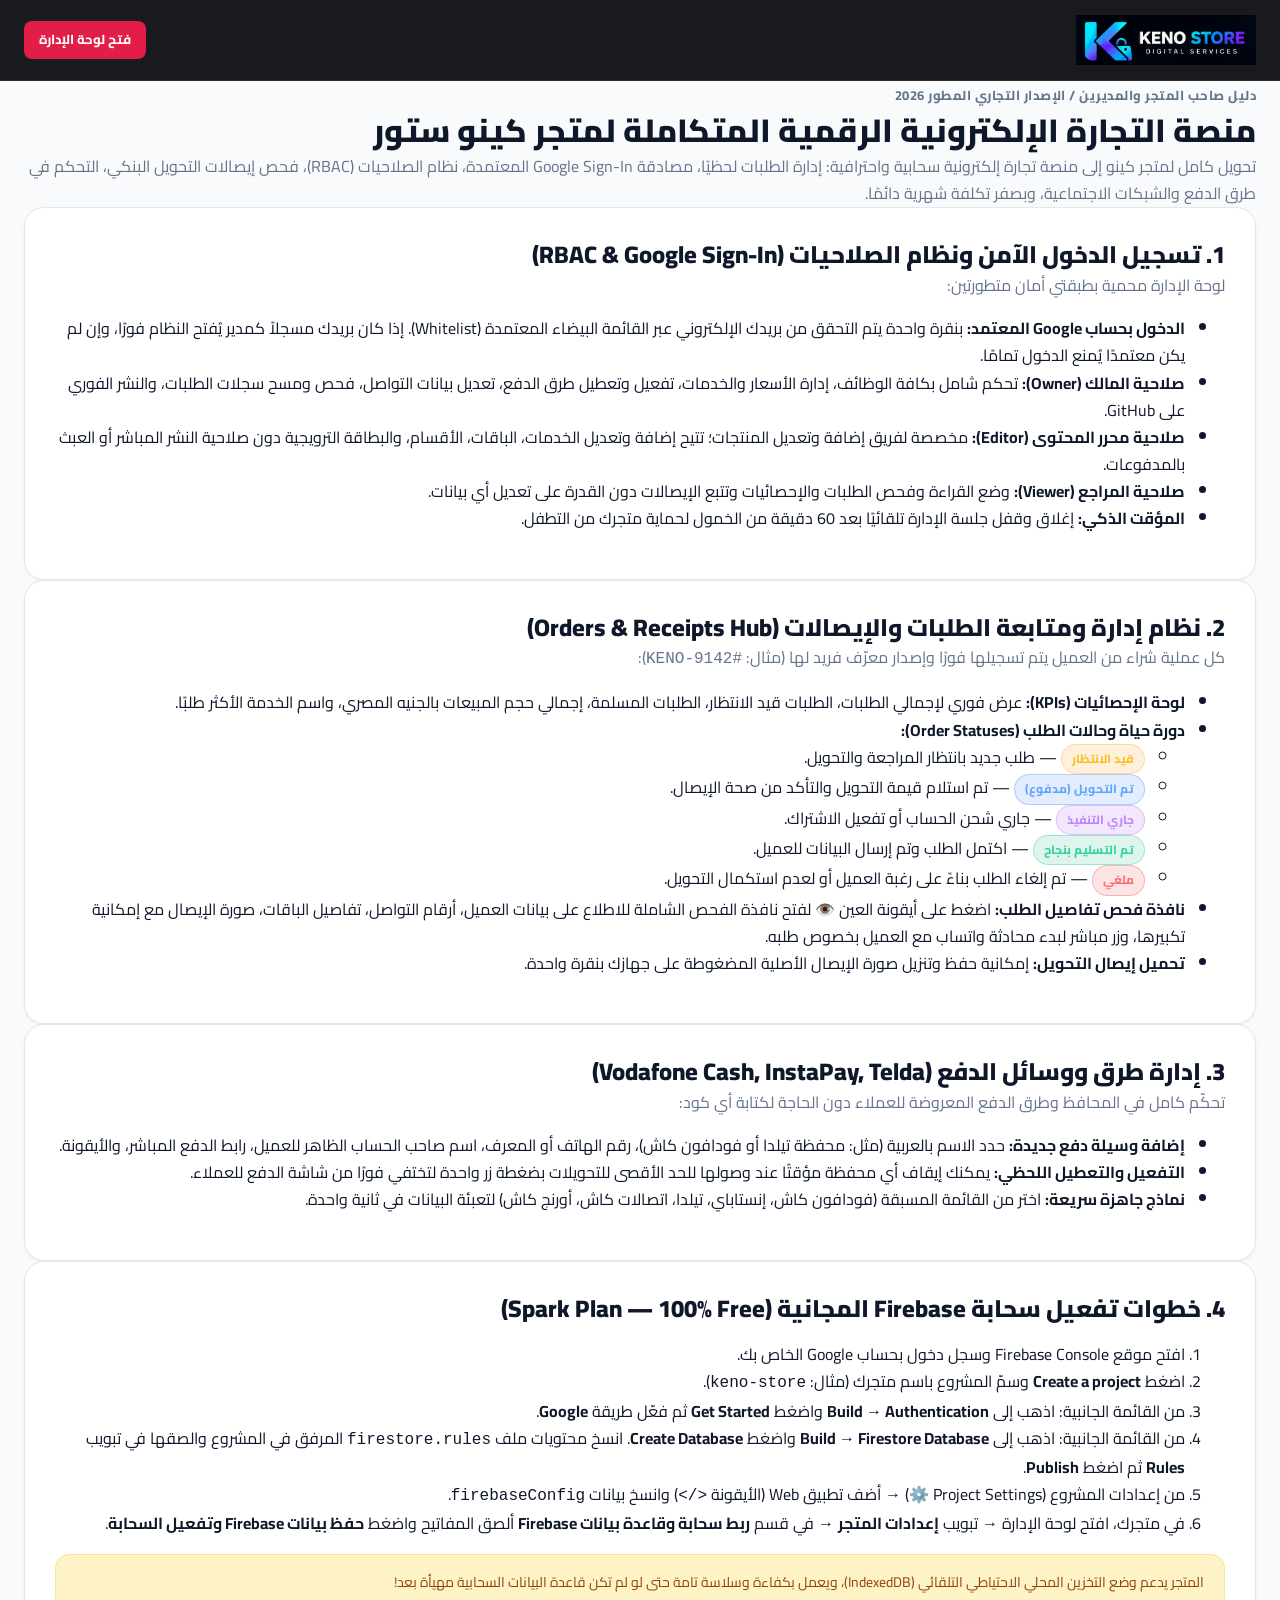
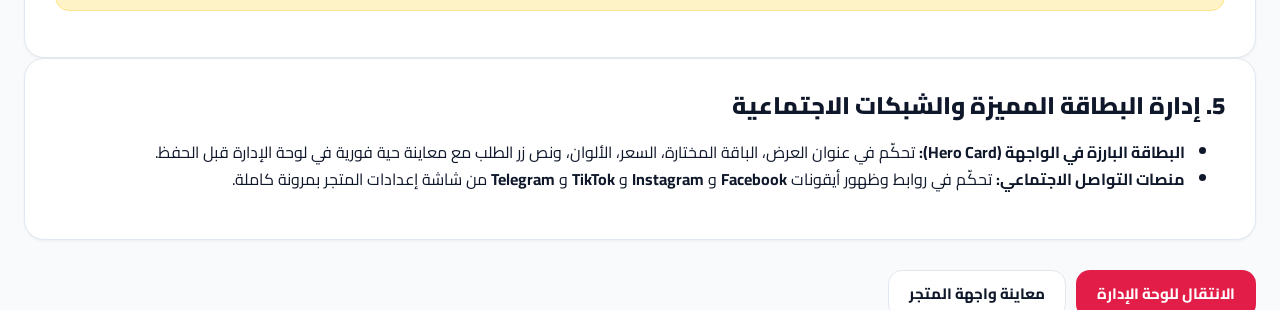
==== assets/admin-guide.html @ b5d86dda "Initial commit: Keno Store production setup with publishing workflow" ====
<!doctype html>
<html lang="ar" dir="rtl">
<head>
  <meta charset="utf-8">
  <meta name="viewport" content="width=device-width,initial-scale=1">
  <meta name="robots" content="noindex,nofollow">
  <title>دليل تشغيل وإدارة منصة Keno Store المطورة 2026</title>
  <link rel="stylesheet" href="../style.css">
</head>
<body class="guide-page">
  <header class="site-header">
    <div class="container header-inner">
      <a class="brand" href="../index.html">
        <img src="./logo.png" width="525" height="147" alt="Keno Store">
      </a>
      <a class="button button-red small" href="../index.html#admin">فتح لوحة الإدارة</a>
    </div>
  </header>

  <main class="container guide-content">
    <span class="eyebrow">دليل صاحب المتجر والمديرين / الإصدار التجاري المطور 2026</span>
    <h1>منصة التجارة الإلكترونية الرقمية المتكاملة لمتجر كينو ستور</h1>
    <p class="guide-lead">تحويل كامل لمتجر كينو إلى منصة تجارة إلكترونية سحابية واحترافية: إدارة الطلبات لحظيًا، مصادقة Google Sign-In المعتمدة، نظام الصلاحيات (RBAC)، فحص إيصالات التحويل البنكي، التحكم في طرق الدفع والشبكات الاجتماعية، وبصفر تكلفة شهرية دائمًا.</p>

    <!-- Section 1: Authentication & Roles -->
    <section class="panel">
      <h2>1. تسجيل الدخول الآمن ونظام الصلاحيات (RBAC & Google Sign-In)</h2>
      <p>لوحة الإدارة محمية بطبقتي أمان متطورتين:</p>
      <ul>
        <li><b>الدخول بحساب Google المعتمد:</b> بنقرة واحدة يتم التحقق من بريدك الإلكتروني عبر القائمة البيضاء المعتمدة (Whitelist). إذا كان بريدك مسجلاً كمدير يُفتح النظام فورًا، وإن لم يكن معتمدًا يُمنع الدخول تمامًا.</li>
        <li><b>صلاحية المالك (Owner):</b> تحكم شامل بكافة الوظائف، إدارة الأسعار والخدمات، تفعيل وتعطيل طرق الدفع، تعديل بيانات التواصل، فحص ومسح سجلات الطلبات، والنشر الفوري على GitHub.</li>
        <li><b>صلاحية محرر المحتوى (Editor):</b> مخصصة لفريق إضافة وتعديل المنتجات؛ تتيح إضافة وتعديل الخدمات، الباقات، الأقسام، والبطاقة الترويجية دون صلاحية النشر المباشر أو العبث بالمدفوعات.</li>
        <li><b>صلاحية المراجع (Viewer):</b> وضع القراءة وفحص الطلبات والإحصائيات وتتبع الإيصالات دون القدرة على تعديل أي بيانات.</li>
        <li><b>المؤقت الذكي:</b> إغلاق وقفل جلسة الإدارة تلقائيًا بعد 60 دقيقة من الخمول لحماية متجرك من التطفل.</li>
      </ul>
    </section>

    <!-- Section 2: Real-time Order Management -->
    <section class="panel">
      <h2>2. نظام إدارة ومتابعة الطلبات والإيصالات (Orders & Receipts Hub)</h2>
      <p>كل عملية شراء من العميل يتم تسجيلها فورًا وإصدار معرّف فريد لها (مثال: <code>#KENO-9142</code>):</p>
      <ul>
        <li><b>لوحة الإحصائيات (KPIs):</b> عرض فوري لإجمالي الطلبات، الطلبات قيد الانتظار، الطلبات المسلمة، إجمالي حجم المبيعات بالجنيه المصري، واسم الخدمة الأكثر طلبًا.</li>
        <li><b>دورة حياة وحالات الطلب (Order Statuses):</b>
          <ul>
            <li><span class="status-pill status-pending">قيد الانتظار</span> — طلب جديد بانتظار المراجعة والتحويل.</li>
            <li><span class="status-pill status-paid">تم التحويل (مدفوع)</span> — تم استلام قيمة التحويل والتأكد من صحة الإيصال.</li>
            <li><span class="status-pill status-processing">جاري التنفيذ</span> — جاري شحن الحساب أو تفعيل الاشتراك.</li>
            <li><span class="status-pill status-delivered">تم التسليم بنجاح</span> — اكتمل الطلب وتم إرسال البيانات للعميل.</li>
            <li><span class="status-pill status-cancelled">ملغي</span> — تم إلغاء الطلب بناءً على رغبة العميل أو لعدم استكمال التحويل.</li>
          </ul>
        </li>
        <li><b>نافذة فحص تفاصيل الطلب:</b> اضغط على أيقونة العين 👁️ لفتح نافذة الفحص الشاملة للاطلاع على بيانات العميل، أرقام التواصل، تفاصيل الباقات، صورة الإيصال مع إمكانية تكبيرها، وزر مباشر لبدء محادثة واتساب مع العميل بخصوص طلبه.</li>
        <li><b>تحميل إيصال التحويل:</b> إمكانية حفظ وتنزيل صورة الإيصال الأصلية المضغوطة على جهازك بنقرة واحدة.</li>
      </ul>
    </section>

    <!-- Section 3: Payment Management -->
    <section class="panel">
      <h2>3. إدارة طرق ووسائل الدفع (Vodafone Cash, InstaPay, Telda)</h2>
      <p>تحكّم كامل في المحافظ وطرق الدفع المعروضة للعملاء دون الحاجة لكتابة أي كود:</p>
      <ul>
        <li><b>إضافة وسيلة دفع جديدة:</b> حدد الاسم بالعربية (مثل: محفظة تيلدا أو فودافون كاش)، رقم الهاتف أو المعرف، اسم صاحب الحساب الظاهر للعميل، رابط الدفع المباشر، والأيقونة.</li>
        <li><b>التفعيل والتعطيل اللحظي:</b> يمكنك إيقاف أي محفظة مؤقتًا عند وصولها للحد الأقصى للتحويلات بضغطة زر واحدة لتختفي فورًا من شاشة الدفع للعملاء.</li>
        <li><b>نماذج جاهزة سريعة:</b> اختر من القائمة المسبقة (فودافون كاش، إنستاباي، تيلدا، اتصالات كاش، أورنج كاش) لتعبئة البيانات في ثانية واحدة.</li>
      </ul>
    </section>

    <!-- Section 4: Firebase Free Tier Setup -->
    <section class="panel">
      <h2>4. خطوات تفعيل سحابة Firebase المجانية (Spark Plan — 100% Free)</h2>
      <ol>
        <li>افتح موقع <a href="https://console.firebase.google.com/" target="_blank" rel="noopener">Firebase Console</a> وسجل دخول بحساب Google الخاص بك.</li>
        <li>اضغط <b>Create a project</b> وسمّ المشروع باسم متجرك (مثال: <code>keno-store</code>).</li>
        <li>من القائمة الجانبية: اذهب إلى <b>Build &rarr; Authentication</b> واضغط <b>Get Started</b> ثم فعّل طريقة <b>Google</b>.</li>
        <li>من القائمة الجانبية: اذهب إلى <b>Build &rarr; Firestore Database</b> واضغط <b>Create Database</b>. انسخ محتويات ملف <code>firestore.rules</code> المرفق في المشروع والصقها في تبويب <b>Rules</b> ثم اضغط <b>Publish</b>.</li>
        <li>من إعدادات المشروع (Project Settings ⚙️) &rarr; أضف تطبيق Web (الأيقونة <code>&lt;/&gt;</code>) وانسخ بيانات <code>firebaseConfig</code>.</li>
        <li>في متجرك، افتح لوحة الإدارة &rarr; تبويب <b>إعدادات المتجر</b> &rarr; في قسم <b>ربط سحابة وقاعدة بيانات Firebase</b> ألصق المفاتيح واضغط <b>حفظ بيانات Firebase وتفعيل السحابة</b>.</li>
      </ol>
      <p class="notice">المتجر يدعم وضع التخزين المحلي الاحتياطي التلقائي (IndexedDB)، ويعمل بكفاءة وسلاسة تامة حتى لو لم تكن قاعدة البيانات السحابية مهيأة بعد!</p>
    </section>

    <!-- Section 5: Dynamic Homepage & Social Links -->
    <section class="panel">
      <h2>5. إدارة البطاقة المميزة والشبكات الاجتماعية</h2>
      <ul>
        <li><b>البطاقة البارزة في الواجهة (Hero Card):</b> تحكّم في عنوان العرض، الباقة المختارة، السعر، الألوان، ونص زر الطلب مع معاينة حية فورية في لوحة الإدارة قبل الحفظ.</li>
        <li><b>منصات التواصل الاجتماعي:</b> تحكّم في روابط وظهور أيقونات <b>Facebook</b> و <b>Instagram</b> و <b>TikTok</b> و <b>Telegram</b> من شاشة إعدادات المتجر بمرونة كاملة.</li>
      </ul>
    </section>

    <!-- Quick Navigation -->
    <div class="button-row" style="margin-top: 30px;">
      <a class="button button-red" href="../index.html#admin">الانتقال للوحة الإدارة</a>
      <a class="button button-outline" href="../index.html">معاينة واجهة المتجر</a>
    </div>
  </main>
</body>
</html>
---- style.css ----
/**
 * Keno Store — Professional Design System & Stylesheet
 * High-performance RTL Arabic design system with dark-accented aesthetics,
 * fluid typography, glassmorphism accents, and responsive layout across all viewports.
 */

@font-face {
  font-family: Cairo;
  src: url('./assets/cairo.woff') format('woff');
  font-style: normal;
  font-weight: 200 1000;
  font-display: swap;
}

:root {
  --bg: #f8fafc;
  --paper: #ffffff;
  --ink: #0f172a;
  --muted: #64748b;
  --line: #e2e8f0;
  --line-light: #f1f5f9;
  
  --red: #e11d48;
  --red-hover: #be123c;
  --red-soft: #fff1f2;
  --red-border: #fecdd3;
  
  --yellow: #f59e0b;
  --yellow-hover: #d97706;
  --yellow-soft: #fef3c7;
  
  --dark: #0c0e14;
  --dark-surface: #151824;
  --dark-border: rgba(255, 255, 255, 0.08);
  
  --radius-sm: 8px;
  --radius-md: 14px;
  --radius-lg: 20px;
  --radius-full: 9999px;
  
  --shadow-sm: 0 1px 3px rgba(0, 0, 0, 0.05);
  --shadow-md: 0 4px 14px -2px rgba(15, 23, 42, 0.06);
  --shadow-lg: 0 16px 36px -4px rgba(15, 23, 42, 0.08);
  --shadow-xl: 0 24px 50px -10px rgba(0, 0, 0, 0.15);
  
  --font: Cairo, -apple-system, BlinkMacSystemFont, "Segoe UI", Roboto, Tahoma, sans-serif;
  --transition: all 0.2s cubic-bezier(0.4, 0, 0.2, 1);
}

/* Base Reset & Typography */
*, *::before, *::after {
  box-sizing: border-box;
}

html {
  scroll-behavior: smooth;
  scroll-padding-top: 90px;
  text-size-adjust: 100%;
  -webkit-text-size-adjust: 100%;
}

body {
  margin: 0;
  background: var(--bg);
  color: var(--ink);
  font-family: var(--font);
  font-size: 16px;
  line-height: 1.7;
  overflow-x: hidden;
}

body:has(dialog[open]) {
  overflow: hidden;
}

h1, h2, h3, h4, p {
  margin: 0;
}

h1, h2, h3 {
  font-weight: 850;
  line-height: 1.4;
  color: var(--ink);
}

p {
  color: var(--muted);
}

a {
  color: inherit;
  text-decoration: none;
  transition: var(--transition);
}

button {
  font: inherit;
  color: inherit;
  cursor: pointer;
  border: 0;
  background: none;
  padding: 0;
  -webkit-tap-highlight-color: transparent;
}

button:disabled {
  cursor: not-allowed;
  opacity: 0.55;
}

input, textarea, select {
  font: inherit;
  color: var(--ink);
  min-width: 0;
}

img {
  max-width: 100%;
  height: auto;
  display: block;
}

svg.icon {
  width: 20px;
  height: 20px;
  flex-shrink: 0;
  vertical-align: middle;
  fill: none;
  stroke: currentColor;
  stroke-width: 1.85;
  stroke-linecap: round;
  stroke-linejoin: round;
}

[hidden] {
  display: none !important;
}

:focus-visible {
  outline: 2px solid var(--red);
  outline-offset: 3px;
}

::selection {
  background: var(--yellow-soft);
  color: var(--ink);
}

.container {
  width: min(1280px, calc(100% - 48px));
  margin-inline: auto;
}

.sr-only {
  position: absolute;
  width: 1px;
  height: 1px;
  padding: 0;
  margin: -1px;
  overflow: hidden;
  clip: rect(0, 0, 0, 0);
  white-space: nowrap;
  border: 0;
}

.skip-link {
  position: fixed;
  top: -100px;
  right: 20px;
  z-index: 999;
  padding: 12px 20px;
  background: var(--yellow);
  color: var(--ink);
  font-weight: 700;
  border-radius: var(--radius-sm);
  box-shadow: var(--shadow-md);
  transition: top 0.2s;
}

.skip-link:focus {
  top: 15px;
}

/* Button Component */
.button {
  display: inline-flex;
  justify-content: center;
  align-items: center;
  gap: 8px;
  border: 1px solid transparent;
  border-radius: var(--radius-md);
  min-height: 48px;
  padding: 10px 20px;
  font-weight: 750;
  font-size: 0.9375rem;
  line-height: 1.5;
  text-align: center;
  transition: var(--transition);
  user-select: none;
}

.button:hover:not(:disabled) {
  transform: translateY(-2px);
  box-shadow: var(--shadow-md);
}

.button:active:not(:disabled) {
  transform: translateY(0);
}

.button-red {
  background: var(--red);
  color: #fff;
}

.button-red:hover:not(:disabled) {
  background: var(--red-hover);
}

.button-success {
  background: #16a34a !important;
  color: #fff !important;
}

.button-danger {
  background: #dc2626 !important;
  color: #fff !important;
}

.spin {
  animation: keno-spin 1s linear infinite;
  display: inline-block;
}

@keyframes keno-spin {
  from { transform: rotate(0deg); }
  to { transform: rotate(360deg); }
}

.button-yellow {
  background: var(--yellow);
  color: #1e1803;
}

.button-yellow:hover:not(:disabled) {
  background: var(--yellow-hover);
}

.button-dark {
  background: var(--dark);
  color: #fff;
  border-color: rgba(255, 255, 255, 0.1);
}

.button-dark:hover:not(:disabled) {
  background: var(--dark-surface);
}

.button-outline {
  background: var(--paper);
  border-color: var(--line);
  color: var(--ink);
}

.button-outline:hover:not(:disabled) {
  border-color: #cbd5e1;
  background: #f1f5f9;
}

.button.small {
  min-height: 38px;
  padding: 6px 14px;
  font-size: 0.8125rem;
  border-radius: var(--radius-sm);
}

.button.compact {
  min-height: 42px;
  padding: 8px 16px;
  font-size: 0.875rem;
}

.button.full-width {
  width: 100%;
}

.text-button {
  display: inline-flex;
  align-items: center;
  gap: 6px;
  padding: 6px 0;
  color: var(--red);
  font-weight: 750;
  font-size: 0.9375rem;
  transition: var(--transition);
}

.text-button:hover {
  color: var(--red-hover);
  transform: translateX(-4px);
}

.icon-btn {
  border: 1px solid transparent;
  border-radius: var(--radius-sm);
  min-width: 40px;
  min-height: 40px;
  display: inline-flex;
  align-items: center;
  justify-content: center;
  color: var(--muted);
  transition: var(--transition);
}

.icon-btn:hover {
  background: rgba(0, 0, 0, 0.05);
  color: var(--ink);
}

.button-row {
  display: flex;
  align-items: center;
  gap: 10px;
  flex-wrap: wrap;
}

.danger-text {
  color: var(--red) !important;
}

.centered {
  text-align: center;
}

/* Announcement Top Bar */
.announcement {
  background: var(--dark);
  color: #cbd5e1;
  border-bottom: 1px solid var(--dark-border);
  font-size: 0.8125rem;
  font-weight: 600;
}

.announcement-inner {
  min-height: 40px;
  display: flex;
  align-items: center;
  justify-content: space-between;
  gap: 16px;
}

.announcement-inner > span:first-child {
  display: flex;
  align-items: center;
  gap: 8px;
  color: #f1f5f9;
}

.announcement-inner .icon {
  width: 16px;
  height: 16px;
  color: var(--yellow);
}

.announcement-actions {
  display: flex;
  align-items: center;
  gap: 16px;
}

.announcement-btn {
  display: inline-flex;
  align-items: center;
  gap: 6px;
  padding: 3px 10px;
  border-radius: var(--radius-full);
  background: rgba(255, 255, 255, 0.08);
  border: 1px solid rgba(255, 255, 255, 0.12);
  color: var(--yellow);
  font-size: 0.75rem;
  font-weight: 700;
  transition: var(--transition);
}

.announcement-btn:hover {
  background: rgba(245, 158, 11, 0.18);
  border-color: var(--yellow);
}

.announcement-end {
  font-size: 0.75rem;
  color: #94a3b8;
}

/* Site Header */
.site-header {
  background: rgba(12, 14, 20, 0.95);
  backdrop-filter: blur(12px);
  -webkit-backdrop-filter: blur(12px);
  color: #fff;
  position: sticky;
  top: 0;
  z-index: 100;
  border-bottom: 1px solid var(--dark-border);
}

.header-inner {
  min-height: 80px;
  display: flex;
  align-items: center;
  justify-content: space-between;
  gap: 24px;
}

.brand {
  display: block;
  flex-shrink: 0;
  width: 180px;
}

.brand img {
  width: 100%;
  height: auto;
}

.desktop-nav {
  display: flex;
  gap: 32px;
  font-size: 0.9375rem;
  font-weight: 700;
}

.desktop-nav a {
  padding-block: 8px;
  color: #cbd5e1;
  position: relative;
}

.desktop-nav a:hover {
  color: #fff;
}

.desktop-nav a::after {
  content: '';
  position: absolute;
  bottom: 0;
  right: 0;
  width: 0;
  height: 2px;
  background: var(--red);
  transition: width 0.2s;
}

.desktop-nav a:hover::after {
  width: 100%;
}

.header-actions {
  display: flex;
  align-items: center;
  gap: 12px;
}

.header-search {
  color: #cbd5e1;
}

.header-search:hover {
  background: rgba(255, 255, 255, 0.1);
  color: #fff;
}

/* Hero Section */
.hero {
  display: grid;
  grid-template-columns: 1.15fr 1fr;
  gap: 56px;
  align-items: center;
  padding-block: 52px 56px;
}

.eyebrow {
  display: inline-flex;
  align-items: center;
  gap: 8px;
  color: var(--muted);
  font-size: 0.8125rem;
  font-weight: 750;
  letter-spacing: 0.5px;
}

.eyebrow-line {
  display: inline-block;
  width: 24px;
  height: 3px;
  background: var(--red);
  border-radius: var(--radius-full);
}

.hero-copy h1 {
  font-size: clamp(2.2rem, 3.8vw, 3.4rem);
  line-height: 1.35;
  letter-spacing: -1px;
  margin-top: 10px;
  color: var(--ink);
}

.hero-copy h1 > span {
  color: var(--red);
}

.hero-copy > p {
  max-width: 520px;
  margin-top: 14px;
  font-size: 1.0625rem;
  line-height: 1.85;
}

.hero-actions {
  display: flex;
  align-items: center;
  flex-wrap: wrap;
  gap: 16px;
  margin-top: 26px;
}

.hero-tags {
  display: flex;
  align-items: center;
  gap: 20px;
  flex-wrap: wrap;
  font-size: 0.8125rem;
  font-weight: 650;
  margin-top: 28px;
  color: var(--muted);
}

.hero-tags > span {
  display: flex;
  gap: 6px;
  align-items: center;
}

.hero-tags .icon {
  width: 17px;
  height: 17px;
  color: var(--red);
}

/* Hero Featured Card */
.hero-feature {
  background: linear-gradient(135deg, #181926 0%, #20131d 50%, #0d0f17 100%);
  border: 1px solid rgba(255, 255, 255, 0.08);
  border-radius: var(--radius-lg);
  padding: 32px 36px;
  position: relative;
  overflow: hidden;
  box-shadow: var(--shadow-xl);
  color: #fff;
  isolation: isolate;
}

.hero-feature::after {
  content: '';
  width: 400px;
  height: 400px;
  position: absolute;
  left: -200px;
  bottom: -200px;
  border-radius: 50%;
  background: radial-gradient(circle, rgba(225, 29, 72, 0.15) 0%, transparent 70%);
  pointer-events: none;
  z-index: -1;
}

.feature-top {
  display: flex;
  align-items: center;
  justify-content: space-between;
}

.feature-top > .icon {
  width: 32px;
  height: 32px;
  color: var(--yellow);
}

.pill {
  border-radius: var(--radius-full);
  font-size: 0.75rem;
  font-weight: 800;
  padding: 4px 12px;
  display: inline-flex;
  align-items: center;
  gap: 6px;
}

.pill-light {
  background: rgba(255, 255, 255, 0.08);
  color: #fde68a;
  border: 1px solid rgba(253, 230, 138, 0.25);
}

.feature-word {
  font-family: -apple-system, BlinkMacSystemFont, Arial, sans-serif;
  font-size: clamp(1.8rem, 3.2vw, 2.7rem);
  font-weight: 900;
  line-height: 1.1;
  letter-spacing: -0.5px;
  margin-top: 20px;
}

.feature-word span {
  display: block;
  color: var(--yellow);
}

.hero-feature > p {
  color: #cbd5e1;
  font-size: 0.875rem;
  margin-top: 20px;
}

.feature-offer {
  display: flex;
  align-items: center;
  gap: 20px;
  margin-top: 4px;
}

.feature-offer strong {
  font-size: 2.2rem;
  font-weight: 900;
  letter-spacing: -0.5px;
}

.feature-offer strong:last-child {
  color: var(--yellow);
}

.feature-offer small {
  font-size: 0.875rem;
  font-weight: 650;
  color: #94a3b8;
}

.feature-divider {
  height: 28px;
  width: 1px;
  background: rgba(255, 255, 255, 0.2);
}

.feature-button {
  background: var(--yellow);
  color: #1e1803;
  width: 100%;
  justify-content: space-between;
  margin-top: 22px;
  padding-inline: 20px;
  min-height: 46px;
  font-size: 0.875rem;
}

.feature-button:hover:not(:disabled) {
  background: #fcd34d;
}

.feature-index {
  position: absolute;
  left: 28px;
  bottom: 105px;
  writing-mode: vertical-rl;
  letter-spacing: 2px;
  color: rgba(255, 255, 255, 0.3);
  font-size: 0.6875rem;
  font-family: monospace;
}

/* Hero Feature Color Themes */
.hero-feature.hero-theme-red {
  background: linear-gradient(135deg, #181926 0%, #20131d 50%, #0d0f17 100%);
}
.hero-feature.hero-theme-red::after {
  background: radial-gradient(circle, rgba(225, 29, 72, 0.22) 0%, transparent 70%);
}
.hero-feature.hero-theme-red .feature-word span,
.hero-feature.hero-theme-red .feature-offer strong:last-child {
  color: #fde68a;
}
.hero-feature.hero-theme-red .feature-top > .icon {
  color: #fbbf24;
}
.hero-feature.hero-theme-red .feature-button {
  background: #f59e0b;
  color: #1e1803;
}
.hero-feature.hero-theme-red .feature-button:hover:not(:disabled) {
  background: #fbbf24;
}

/* Purple Theme */
.hero-feature.hero-theme-purple {
  background: linear-gradient(135deg, #171324 0%, #25143a 50%, #0d0a14 100%);
  border-color: rgba(168, 85, 247, 0.3);
}
.hero-feature.hero-theme-purple::after {
  background: radial-gradient(circle, rgba(168, 85, 247, 0.25) 0%, transparent 70%);
}
.hero-feature.hero-theme-purple .feature-word span,
.hero-feature.hero-theme-purple .feature-offer strong:last-child {
  color: #f5d0fe;
}
.hero-feature.hero-theme-purple .feature-top > .icon {
  color: #c084fc;
}
.hero-feature.hero-theme-purple .pill-light {
  background: rgba(168, 85, 247, 0.15);
  color: #f5d0fe;
  border-color: rgba(168, 85, 247, 0.4);
}
.hero-feature.hero-theme-purple .feature-button {
  background: #a855f7;
  color: #ffffff;
}
.hero-feature.hero-theme-purple .feature-button:hover:not(:disabled) {
  background: #9333ea;
}

/* Blue Theme */
.hero-feature.hero-theme-blue {
  background: linear-gradient(135deg, #0c1b2f 0%, #112a45 50%, #07101c 100%);
  border-color: rgba(59, 130, 246, 0.3);
}
.hero-feature.hero-theme-blue::after {
  background: radial-gradient(circle, rgba(59, 130, 246, 0.25) 0%, transparent 70%);
}
.hero-feature.hero-theme-blue .feature-word span,
.hero-feature.hero-theme-blue .feature-offer strong:last-child {
  color: #93c5fd;
}
.hero-feature.hero-theme-blue .feature-top > .icon {
  color: #60a5fa;
}
.hero-feature.hero-theme-blue .pill-light {
  background: rgba(59, 130, 246, 0.15);
  color: #bfdbfe;
  border-color: rgba(59, 130, 246, 0.4);
}
.hero-feature.hero-theme-blue .feature-button {
  background: #3b82f6;
  color: #ffffff;
}
.hero-feature.hero-theme-blue .feature-button:hover:not(:disabled) {
  background: #2563eb;
}

/* Emerald Theme */
.hero-feature.hero-theme-emerald {
  background: linear-gradient(135deg, #0d231a 0%, #133327 50%, #061510 100%);
  border-color: rgba(16, 185, 129, 0.3);
}
.hero-feature.hero-theme-emerald::after {
  background: radial-gradient(circle, rgba(16, 185, 129, 0.25) 0%, transparent 70%);
}
.hero-feature.hero-theme-emerald .feature-word span,
.hero-feature.hero-theme-emerald .feature-offer strong:last-child {
  color: #a7f3d0;
}
.hero-feature.hero-theme-emerald .feature-top > .icon {
  color: #34d399;
}
.hero-feature.hero-theme-emerald .pill-light {
  background: rgba(16, 185, 129, 0.15);
  color: #a7f3d0;
  border-color: rgba(16, 185, 129, 0.4);
}
.hero-feature.hero-theme-emerald .feature-button {
  background: #10b981;
  color: #064e3b;
  font-weight: 800;
}
.hero-feature.hero-theme-emerald .feature-button:hover:not(:disabled) {
  background: #059669;
  color: #ffffff;
}

/* Amber Theme */
.hero-feature.hero-theme-amber {
  background: linear-gradient(135deg, #24180d 0%, #35210e 50%, #140c06 100%);
  border-color: rgba(245, 158, 11, 0.3);
}
.hero-feature.hero-theme-amber::after {
  background: radial-gradient(circle, rgba(245, 158, 11, 0.25) 0%, transparent 70%);
}
.hero-feature.hero-theme-amber .feature-word span,
.hero-feature.hero-theme-amber .feature-offer strong:last-child {
  color: #fde68a;
}
.hero-feature.hero-theme-amber .feature-top > .icon {
  color: #fbbf24;
}
.hero-feature.hero-theme-amber .pill-light {
  background: rgba(245, 158, 11, 0.15);
  color: #fef3c7;
  border-color: rgba(245, 158, 11, 0.4);
}
.hero-feature.hero-theme-amber .feature-button {
  background: #f59e0b;
  color: #1e1803;
}
.hero-feature.hero-theme-amber .feature-button:hover:not(:disabled) {
  background: #d97706;
  color: #ffffff;
}

/* Dark / Obsidian Theme */
.hero-feature.hero-theme-dark {
  background: linear-gradient(135deg, #111318 0%, #1a1d24 50%, #0a0b0e 100%);
  border-color: rgba(255, 255, 255, 0.12);
}
.hero-feature.hero-theme-dark::after {
  background: radial-gradient(circle, rgba(255, 255, 255, 0.12) 0%, transparent 70%);
}
.hero-feature.hero-theme-dark .feature-word span,
.hero-feature.hero-theme-dark .feature-offer strong:last-child {
  color: #ffffff;
}
.hero-feature.hero-theme-dark .feature-top > .icon {
  color: #e2e8f0;
}
.hero-feature.hero-theme-dark .feature-button {
  background: #ffffff;
  color: #0f172a;
}
.hero-feature.hero-theme-dark .feature-button:hover:not(:disabled) {
  background: #e2e8f0;
}

/* Catalog Section */
.catalog-section {
  padding-bottom: 64px;
}

.section-heading {
  display: flex;
  justify-content: space-between;
  align-items: flex-end;
  gap: 24px;
  margin-bottom: 24px;
}

.section-heading h2, .faq-section h2 {
  font-size: 1.875rem;
  letter-spacing: -0.5px;
}

.section-heading > .eyebrow {
  margin-bottom: 6px;
}

.red-dot {
  color: var(--red);
}

/* Catalog Toolbar */
.catalog-toolbar {
  display: flex;
  gap: 14px;
  align-items: stretch;
}

.search-field {
  display: flex;
  align-items: center;
  gap: 12px;
  padding: 0 16px;
  border: 1px solid var(--line);
  border-radius: var(--radius-md);
  background: #fff;
  min-width: 0;
  flex: 1;
  box-shadow: var(--shadow-sm);
  transition: var(--transition);
}

.search-field:focus-within {
  border-color: var(--red);
  box-shadow: 0 0 0 3px rgba(225, 29, 72, 0.12);
}

.search-field > svg {
  color: var(--muted);
}

.search-field input {
  width: 100%;
  border: 0 !important;
  outline: none;
  background: none;
  height: 50px;
  font-size: 0.9375rem;
  padding: 0 !important;
}

.search-field input::-webkit-search-cancel-button {
  display: none;
}

.sort-label {
  display: flex;
  align-items: center;
  gap: 8px;
  background: #fff;
  border: 1px solid var(--line);
  padding-inline: 14px;
  border-radius: var(--radius-md);
  color: var(--muted);
  box-shadow: var(--shadow-sm);
  cursor: pointer;
}

.sort-label select {
  border: 0;
  background: none;
  padding-block: 12px;
  color: var(--ink);
  font-size: 0.875rem;
  font-weight: 700;
  cursor: pointer;
  outline: none;
}

/* Category Tabs */
.category-tabs {
  display: flex;
  gap: 8px;
  overflow-x: auto;
  padding-block: 16px 12px;
  scrollbar-width: thin;
  scrollbar-color: #cbd5e1 transparent;
  -webkit-overflow-scrolling: touch;
}

.category-tabs button {
  display: flex;
  align-items: center;
  gap: 8px;
  flex-shrink: 0;
  white-space: nowrap;
  font-size: 0.8125rem;
  font-weight: 750;
  border: 1px solid var(--line);
  background: #fff;
  border-radius: var(--radius-md);
  padding: 10px 16px;
  min-height: 44px;
  color: var(--muted);
  box-shadow: var(--shadow-sm);
  transition: var(--transition);
}

.category-tabs button:hover {
  border-color: #cbd5e1;
  color: var(--ink);
  background: #f8fafc;
}

.category-tabs button[aria-pressed="true"] {
  background: var(--dark);
  color: #fff;
  border-color: var(--dark);
  box-shadow: var(--shadow-md);
}

.category-count {
  display: inline-flex;
  align-items: center;
  justify-content: center;
  background: #f1f5f9;
  color: var(--muted);
  font-size: 0.6875rem;
  font-weight: 800;
  padding: 2px 7px;
  border-radius: var(--radius-full);
}

.category-tabs button[aria-pressed="true"] .category-count {
  background: rgba(255, 255, 255, 0.15);
  color: #fde68a;
}

/* Results Meta */
.results-meta {
  display: flex;
  justify-content: space-between;
  align-items: center;
  margin: 12px 0 18px;
}

.results-meta h3 {
  font-size: 1.05rem;
}

.results-meta > span {
  color: var(--muted);
  font-size: 0.8125rem;
  font-weight: 650;
}

/* Service Grid & Cards */
.service-grid {
  display: grid;
  grid-template-columns: repeat(4, minmax(0, 1fr));
  gap: 20px;
}

.service-card {
  background: #fff;
  border: 1px solid var(--line);
  border-radius: var(--radius-lg);
  overflow: hidden;
  display: flex;
  flex-direction: column;
  transition: transform 0.22s, box-shadow 0.22s, border-color 0.22s;
  box-shadow: var(--shadow-sm);
  cursor: pointer;
  user-select: none;
  -webkit-tap-highlight-color: transparent;
}

.service-card:hover {
  transform: translateY(-5px);
  box-shadow: var(--shadow-lg);
  border-color: #cbd5e1;
}

.service-card:focus-visible {
  outline: 2px solid var(--red);
  outline-offset: 3px;
}

.card-visual {
  margin: 12px 12px 0;
  border-radius: var(--radius-md);
  min-height: 100px;
  padding: 16px;
  display: flex;
  align-items: center;
  justify-content: space-between;
  gap: 12px;
  position: relative;
  overflow: hidden;
}

.card-visual .icon {
  width: 40px;
  height: 40px;
  stroke-width: 1.6;
}

.service-image {
  width: 80px;
  height: 80px;
  object-fit: contain;
  border-radius: var(--radius-sm);
  background: #fff;
  padding: 6px;
  box-shadow: var(--shadow-sm);
}

.card-mark {
  font-family: -apple-system, BlinkMacSystemFont, Arial, sans-serif;
  font-weight: 900;
  font-size: clamp(0.95rem, 1.6vw, 1.3rem);
  letter-spacing: -0.5px;
  text-align: left;
  line-height: 1.2;
}

/* Card Visual Color Tones */
.tone-red { background: #fff1f2; color: #e11d48; }
.tone-gold { background: #fef3c7; color: #b45309; }
.tone-blue { background: #eff6ff; color: #2563eb; }
.tone-green { background: #ecfdf5; color: #059669; }
.tone-orange { background: #fff7ed; color: #ea580c; }
.tone-dark { background: #f1f5f9; color: #334155; }

.card-body {
  padding: 16px 18px 0;
  display: flex;
  flex-direction: column;
  flex: 1;
}

.card-category {
  font-size: 0.75rem;
  font-weight: 700;
  color: var(--muted);
  display: flex;
  justify-content: space-between;
  gap: 8px;
  align-items: center;
  margin-bottom: 4px;
}

.card-category .featured-tag {
  color: var(--red);
  background: var(--red-soft);
  font-size: 0.6875rem;
  padding: 2px 8px;
  border-radius: var(--radius-sm);
  font-weight: 800;
}

.service-card h3 {
  font-size: 1.1rem;
  margin-bottom: 6px;
  overflow-wrap: anywhere;
}

.card-description {
  font-size: 0.875rem;
  line-height: 1.7;
  flex: 1;
  min-height: 48px;
}

.card-footer {
  display: flex;
  justify-content: space-between;
  align-items: center;
  gap: 8px;
  border-top: 1px solid var(--line-light);
  margin-top: 16px;
  padding-block: 14px 16px;
}

.card-price > span {
  display: block;
  font-size: 0.75rem;
  color: var(--muted);
  line-height: 1.3;
}

.card-price strong {
  font-size: 1.35rem;
  font-weight: 850;
  font-variant-numeric: tabular-nums;
  line-height: 1.4;
  color: var(--ink);
}

.card-price strong small {
  font-size: 0.75rem;
  font-weight: 650;
  color: var(--muted);
}

.card-price .quote-price {
  font-size: 0.9375rem;
  color: var(--muted);
}

.card-open {
  font-size: 0.8125rem;
  display: flex;
  align-items: center;
  gap: 6px;
  border: 0;
  background: var(--red-soft);
  color: var(--red);
  padding: 8px 14px;
  border-radius: var(--radius-sm);
  font-weight: 800;
  min-height: 40px;
  transition: var(--transition);
}

.card-open:hover {
  background: var(--red);
  color: #fff;
}

.card-open .icon {
  width: 16px;
  height: 16px;
}

/* Empty State */
.empty-state {
  padding: 64px 24px;
  text-align: center;
  border: 1px dashed #cbd5e1;
  border-radius: var(--radius-lg);
  background: #fff;
  margin-block: 20px;
}

.empty-state > .icon {
  width: 48px;
  height: 48px;
  color: var(--muted);
  margin-bottom: 12px;
}

.empty-state p {
  margin: 10px auto 20px;
  max-width: 460px;
}

.empty-state > div {
  display: flex;
  justify-content: center;
  gap: 12px;
  flex-wrap: wrap;
}

/* Custom Banner */
.custom-banner {
  display: flex;
  align-items: center;
  gap: 24px;
  border: 1px solid rgba(245, 158, 11, 0.3);
  background: linear-gradient(105deg, #fef3c7 0%, #fffbeb 100%);
  border-radius: var(--radius-lg);
  padding: 28px 32px;
  margin-top: 32px;
  box-shadow: var(--shadow-sm);
}

.custom-icon {
  width: 56px;
  height: 56px;
  border: 1px solid rgba(245, 158, 11, 0.4);
  border-radius: var(--radius-md);
  display: grid;
  place-items: center;
  flex-shrink: 0;
  background: #fff;
  color: var(--yellow-hover);
}

.custom-icon .icon {
  width: 28px;
  height: 28px;
}

.custom-banner h3 {
  font-size: 1.15rem;
  color: #78350f;
}

.custom-banner p {
  margin-top: 4px;
  font-size: 0.875rem;
  color: #92400e;
}

.custom-banner .button {
  margin-inline-start: auto;
  flex-shrink: 0;
}

/* How Section */
.how-section {
  background: var(--paper);
  border-block: 1px solid var(--line);
  padding-block: 56px;
}

.steps-grid {
  display: grid;
  grid-template-columns: repeat(3, minmax(0, 1fr));
  gap: 40px;
}

.steps-grid article {
  position: relative;
  padding-top: 6px;
  padding-inline-end: 20px;
}

.steps-grid article + article {
  border-inline-start: 1px solid var(--line);
  padding-inline-start: 36px;
}

.steps-grid article > .icon {
  width: 32px;
  height: 32px;
  color: var(--red);
  margin-bottom: 16px;
}

.step-number {
  position: absolute;
  inset-inline-end: 16px;
  top: 0;
  font-family: Arial, sans-serif;
  font-weight: 900;
  font-size: 2.8rem;
  color: #f1f5f9;
  line-height: 1;
  z-index: 0;
}

.steps-grid h3 {
  font-size: 1.15rem;
  margin-bottom: 6px;
  position: relative;
  z-index: 1;
}

.steps-grid p {
  font-size: 0.9375rem;
  position: relative;
  z-index: 1;
}

/* FAQ Section */
.faq-section {
  display: grid;
  grid-template-columns: 1fr 1.7fr;
  gap: 64px;
  padding-block: 64px;
}

.faq-section h2 {
  margin-top: 6px;
}

.faq-section > div > p {
  margin-block: 12px 18px;
  font-size: 0.9375rem;
}

.faq-list details {
  border-bottom: 1px solid var(--line);
}

.faq-list details:first-child {
  border-top: 1px solid var(--line);
}

.faq-list summary {
  list-style: none;
  cursor: pointer;
  padding: 20px 0;
  display: flex;
  align-items: center;
  justify-content: space-between;
  gap: 16px;
  font-weight: 750;
  font-size: 0.9375rem;
}

.faq-list summary::-webkit-details-marker {
  display: none;
}

.faq-list summary > .icon {
  width: 18px;
  height: 18px;
  color: var(--muted);
  transition: transform 0.2s;
}

.faq-list details[open] summary > .icon {
  transform: rotate(45deg);
  color: var(--red);
}

.faq-list details > p {
  font-size: 0.9375rem;
  padding: 0 0 20px;
  line-height: 1.85;
}

/* Site Footer */
.site-footer {
  background: var(--dark);
  color: #cbd5e1;
  padding-block: 48px 24px;
  border-top: 1px solid var(--dark-border);
}

.footer-main {
  display: flex;
  align-items: center;
  justify-content: space-between;
  gap: 32px;
  padding-bottom: 32px;
}

.footer-main p {
  color: #94a3b8;
  font-size: 0.8125rem;
  margin-top: 10px;
}

.footer-links {
  display: flex;
  flex-wrap: wrap;
  gap: 24px;
  align-items: center;
  font-size: 0.8125rem;
  font-weight: 700;
}

.footer-links button, .footer-links a {
  display: flex;
  align-items: center;
  gap: 6px;
  color: #cbd5e1;
}

.footer-links button:hover, .footer-links a:hover {
  color: #fff;
}

.footer-social-links {
  display: inline-flex;
  align-items: center;
  gap: 8px;
  margin-inline-start: 4px;
}

.footer-social-btn {
  display: inline-flex;
  align-items: center;
  gap: 6px;
  padding: 6px 14px;
  border-radius: var(--radius-full);
  font-size: 0.78125rem;
  font-weight: 750;
  text-decoration: none;
  border: 1px solid rgba(255, 255, 255, 0.14);
  background: rgba(255, 255, 255, 0.05);
  color: #e2e8f0;
  transition: transform 0.18s ease, background 0.18s ease, border-color 0.18s ease, box-shadow 0.18s ease, color 0.18s ease;
}

.footer-social-btn svg {
  width: 17px;
  height: 17px;
  flex-shrink: 0;
  transition: transform 0.18s ease;
}

.footer-social-btn:hover {
  transform: translateY(-2px);
  color: #fff;
}

.footer-social-btn.instagram-btn:hover {
  background: linear-gradient(45deg, #f09433 0%, #e6683c 25%, #dc2743 50%, #cc2366 75%, #bc1888 100%);
  border-color: transparent;
  box-shadow: 0 4px 14px rgba(220, 39, 67, 0.4);
}

.footer-social-btn.facebook-btn:hover {
  background: #1877f2;
  border-color: #1877f2;
  box-shadow: 0 4px 14px rgba(24, 119, 242, 0.4);
}

.footer-social-btn.tiktok-btn:hover {
  background: #000000;
  border-color: #25f4ee;
  box-shadow: 0 4px 14px rgba(37, 244, 238, 0.35), 0 0 8px rgba(254, 44, 85, 0.35);
}

.footer-social-btn.telegram-btn:hover {
  background: #229ed9;
  border-color: #229ed9;
  box-shadow: 0 4px 14px rgba(34, 158, 217, 0.4);
}

.footer-bottom {
  padding-top: 20px;
  border-top: 1px solid rgba(255, 255, 255, 0.08);
  display: flex;
  justify-content: space-between;
  gap: 16px;
  flex-wrap: wrap;
  color: #64748b;
  font-size: 0.75rem;
}

/* Floating Contact Button */
.floating-contact {
  position: fixed;
  inset-inline-end: 24px;
  bottom: 24px;
  display: flex;
  gap: 8px;
  align-items: center;
  padding: 12px 20px;
  background: var(--dark);
  border: 1px solid rgba(255, 255, 255, 0.2);
  border-radius: var(--radius-full);
  box-shadow: var(--shadow-xl);
  color: #fff;
  z-index: 90;
  font-size: 0.875rem;
  font-weight: 750;
  transition: var(--transition);
}

.floating-contact .icon {
  color: var(--yellow);
}

.floating-contact:hover {
  background: var(--dark-surface);
  transform: translateY(-3px) scale(1.02);
  box-shadow: 0 12px 30px rgba(0, 0, 0, 0.35);
}

/* Dialogs */
dialog {
  border: 1px solid var(--line);
  border-radius: var(--radius-lg);
  box-shadow: var(--shadow-xl);
  padding: 0;
  background: #fff;
  color: var(--ink);
  max-height: 90dvh;
  max-width: calc(100% - 32px);
  font-family: var(--font);
}

dialog::backdrop {
  background: rgba(12, 14, 20, 0.75);
  backdrop-filter: blur(8px);
  -webkit-backdrop-filter: blur(8px);
}

.service-dialog {
  width: 680px;
  max-width: calc(100% - 24px);
  border-radius: var(--radius-lg);
  box-shadow: 0 25px 60px -15px rgba(15, 23, 42, 0.25);
  border: 1px solid rgba(226, 232, 240, 0.8);
  overflow: hidden;
}

.editor-dialog {
  width: 880px;
}

.confirm-dialog {
  padding: 28px;
  width: 460px;
  border-radius: var(--radius-lg);
}

.confirm-dialog h2 {
  font-size: 1.35rem;
}

.confirm-dialog p {
  margin: 12px 0 24px;
  white-space: pre-line;
}

/* Service Checkout Header */
.service-checkout-header {
  display: flex;
  align-items: flex-start;
  justify-content: space-between;
  gap: 16px;
  border-bottom: 1px solid var(--line);
  padding: 20px 24px;
  background: #ffffff;
}

.dialog-header-info {
  flex: 1;
  min-width: 0;
}

.dialog-category-badge {
  display: inline-flex;
  align-items: center;
  gap: 4px;
  padding: 3px 10px;
  border-radius: var(--radius-full);
  font-size: 0.72rem;
  font-weight: 800;
  background: var(--red-soft);
  color: var(--red);
  border: 1px solid var(--red-border);
  margin-bottom: 6px;
}

.dialog-service-title {
  font-size: 1.38rem;
  font-weight: 900;
  color: var(--ink);
  margin: 0 0 4px;
  line-height: 1.3;
}

.dialog-service-desc {
  font-size: 0.84rem;
  color: var(--muted);
  margin: 0;
  line-height: 1.5;
}

.dialog-header-actions {
  display: flex;
  align-items: center;
  gap: 6px;
  flex-shrink: 0;
}

/* Scrollable Body & Step Sections */
.checkout-scroll-body {
  padding: 20px 24px;
  max-height: 62dvh;
  overflow-y: auto;
  overscroll-behavior: contain;
  display: flex;
  flex-direction: column;
  gap: 22px;
}

.service-notes-card {
  padding: 12px 16px;
  border: 1px solid #fed7aa;
  background: #fff7ed;
  border-radius: var(--radius-md);
  font-size: 0.825rem;
  color: #9a3412;
}

.service-notes-header {
  display: flex;
  align-items: center;
  gap: 6px;
  font-weight: 800;
  margin-bottom: 6px;
  color: #c2410c;
}

.service-notes-header i {
  width: 16px;
  height: 16px;
}

.service-notes-card ul {
  margin: 0;
  padding-inline-start: 18px;
  color: #7c2d12;
}

.service-notes-card li + li {
  margin-top: 4px;
}

.checkout-step-section {
  display: flex;
  flex-direction: column;
}

.checkout-step-header {
  display: flex;
  align-items: flex-start;
  gap: 10px;
  margin-bottom: 12px;
}

.step-number-badge {
  width: 24px;
  height: 24px;
  border-radius: 50%;
  background: var(--dark);
  color: #ffffff;
  display: flex;
  align-items: center;
  justify-content: center;
  font-size: 0.75rem;
  font-weight: 850;
  flex-shrink: 0;
  margin-top: 2px;
}

.step-title {
  font-size: 0.96rem;
  font-weight: 850;
  color: var(--ink);
  margin: 0;
}

.step-desc {
  font-size: 0.78rem;
  color: var(--muted);
  margin: 2px 0 0;
  line-height: 1.4;
}

/* Plan Selection Cards */
.plan-group {
  border: 0;
  padding: 0;
  margin: 0 0 16px;
}

.plan-group:last-child {
  margin-bottom: 0;
}

.plan-group legend {
  display: flex;
  align-items: center;
  gap: 6px;
  font-size: 0.82rem;
  font-weight: 800;
  color: var(--muted);
  margin-bottom: 8px;
  padding: 0;
}

.plan-group legend i {
  width: 14px;
  height: 14px;
  color: var(--yellow);
}

.plan-grid {
  display: grid;
  grid-template-columns: repeat(auto-fill, minmax(180px, 1fr));
  gap: 10px;
}

.plan-option {
  position: relative;
  display: flex;
  flex-direction: column;
  justify-content: space-between;
  padding: 13px 14px;
  border: 1.5px solid var(--line);
  border-radius: var(--radius-md);
  cursor: pointer;
  background: #ffffff;
  min-height: 88px;
  transition: all 0.2s cubic-bezier(0.4, 0, 0.2, 1);
  overflow: hidden;
}

.plan-option:hover {
  border-color: #cbd5e1;
  background: #f8fafc;
  transform: translateY(-1px);
}

.plan-option.selected,
.plan-option:has(input:checked) {
  border-color: var(--red);
  box-shadow: 0 0 0 1px var(--red), 0 4px 14px rgba(225, 29, 72, 0.12);
  background: #fff9fa;
}

.plan-option:has(input:disabled) {
  opacity: 0.55;
  cursor: not-allowed;
}

.plan-option input[type="radio"] {
  position: absolute;
  opacity: 0;
  pointer-events: none;
}

.plan-card-top {
  display: flex;
  align-items: flex-start;
  justify-content: space-between;
  gap: 6px;
  margin-bottom: 8px;
}

.plan-option .plan-label {
  font-size: 0.9rem;
  font-weight: 800;
  color: var(--ink);
  line-height: 1.35;
}

.plan-discount-tag {
  display: inline-block;
  padding: 2px 7px;
  border-radius: 999px;
  background: #ecfdf5;
  color: #059669;
  font-size: 0.68rem;
  font-weight: 850;
  border: 1px solid #a7f3d0;
  white-space: nowrap;
}

.plan-price-row {
  display: flex;
  align-items: baseline;
  gap: 8px;
  margin-top: auto;
}

.plan-option .plan-price {
  font-size: 1.28rem;
  font-weight: 950;
  color: var(--ink);
}

.plan-option.selected .plan-price {
  color: var(--red);
}

.plan-option .plan-price small {
  font-size: 0.75rem;
  font-weight: 600;
  color: var(--muted);
}

.plan-old-price {
  font-size: 0.8rem;
  color: #94a3b8;
  text-decoration: line-through;
}

.plan-option .plan-note {
  font-size: 0.74rem;
  line-height: 1.4;
  color: var(--muted);
  margin-top: 4px;
}

.plan-option .plan-note.out-of-stock {
  color: var(--red);
  font-weight: 750;
}

/* Account & Customer Info Card */
.account-badge-pill {
  padding: 2px 8px;
  border-radius: 999px;
  font-size: 0.7rem;
  font-weight: 800;
  border: 1px solid var(--line);
  background: #f1f5f9;
  color: var(--muted);
  transition: var(--transition);
}

.account-badge-pill.required-pill {
  background: var(--red-soft);
  color: var(--red);
  border-color: var(--red-border);
}

.account-badge-pill.completed-pill {
  background: #ecfdf5;
  color: #059669;
  border-color: #a7f3d0;
}

.account-input-card {
  background: #f8fafc;
  border: 1px solid var(--line);
  border-radius: var(--radius-md);
  padding: 14px 16px;
  display: flex;
  flex-direction: column;
  gap: 12px;
}

.input-with-icon {
  position: relative;
  display: flex;
  align-items: center;
}

.input-with-icon i {
  position: absolute;
  inset-inline-start: 14px;
  width: 18px;
  height: 18px;
  color: var(--muted);
  pointer-events: none;
}

.input-with-icon input {
  width: 100%;
  padding: 11px 14px 11px 40px !important;
  font-size: 0.92rem !important;
  border-radius: var(--radius-sm) !important;
  border: 1.5px solid #cbd5e1 !important;
  background: #ffffff !important;
  transition: var(--transition);
}

.input-with-icon input:focus {
  border-color: var(--red) !important;
  box-shadow: 0 0 0 3px var(--red-soft) !important;
  outline: none;
}

.order-note-wrap {
  padding-top: 10px;
  border-top: 1px dashed #e2e8f0;
}

.order-note-sublabel {
  display: flex;
  align-items: center;
  gap: 6px;
  font-size: 0.78rem;
  font-weight: 750;
  color: var(--muted);
  margin-bottom: 6px;
}

.order-note-sublabel i {
  width: 14px;
  height: 14px;
}

.order-note-wrap textarea {
  font-size: 0.84rem;
  padding: 8px 12px;
  border-radius: var(--radius-sm);
  border: 1px solid #cbd5e1;
  background: #ffffff;
}

/* Payment Proof Accordion */
.payment-proof-accordion {
  margin-top: 12px;
  border: 1px dashed var(--line);
  border-radius: var(--radius-md);
  overflow: hidden;
  background: #fafafa;
}

.payment-proof-summary {
  padding: 11px 16px;
  font-size: 0.79rem;
  font-weight: 750;
  color: var(--ink);
  cursor: pointer;
  display: flex;
  align-items: center;
  justify-content: space-between;
  user-select: none;
  list-style: none;
}

.payment-proof-summary::-webkit-details-marker {
  display: none;
}

.payment-proof-summary .summary-left {
  display: flex;
  align-items: center;
  gap: 8px;
}

.payment-proof-summary .summary-left i {
  width: 16px;
  height: 16px;
  color: var(--muted);
}

.payment-proof-summary .accordion-arrow {
  width: 16px;
  height: 16px;
  color: var(--muted);
  transition: transform 0.2s ease;
}

.payment-proof-accordion[open] .accordion-arrow {
  transform: rotate(180deg);
}

.payment-proof-drawer {
  padding: 14px 16px;
  background: #ffffff;
  border-top: 1px solid var(--line);
}

/* Order Summary Card */
.order-summary-card {
  background: linear-gradient(135deg, #f8fafc 0%, #ffffff 100%);
  border: 1.5px solid #e2e8f0;
  border-radius: var(--radius-md);
  padding: 16px 18px;
  box-shadow: var(--shadow-sm);
}

.summary-card-header {
  display: flex;
  align-items: center;
  justify-content: space-between;
  border-bottom: 1px solid #f1f5f9;
  padding-bottom: 10px;
  margin-bottom: 12px;
}

.summary-title-wrap {
  display: flex;
  align-items: center;
  gap: 6px;
  font-size: 0.9rem;
  font-weight: 850;
  color: var(--ink);
}

.summary-title-wrap i {
  width: 18px;
  height: 18px;
  color: var(--red);
}

.summary-title-wrap h4 {
  margin: 0;
  font-size: 0.9rem;
}

.summary-trust-badge {
  display: inline-flex;
  align-items: center;
  gap: 5px;
  font-size: 0.72rem;
  font-weight: 800;
  color: #059669;
  background: #ecfdf5;
  padding: 3px 9px;
  border-radius: 999px;
  border: 1px solid #a7f3d0;
}

.summary-trust-badge i {
  width: 13px;
  height: 13px;
}

.summary-rows-wrap {
  display: flex;
  flex-direction: column;
  gap: 8px;
}

.summary-row {
  display: flex;
  align-items: center;
  justify-content: space-between;
  font-size: 0.85rem;
}

.summary-row-label {
  color: var(--muted);
  font-weight: 600;
}

.summary-row-val {
  color: var(--ink);
  font-weight: 800;
}

.summary-total-row {
  margin-top: 6px;
  padding-top: 10px;
  border-top: 1px dashed #e2e8f0;
  font-size: 0.92rem;
  font-weight: 850;
}

.summary-price-box {
  display: flex;
  align-items: baseline;
  gap: 8px;
}

.summary-price-amount {
  font-size: 1.42rem;
  font-weight: 950;
  color: var(--red);
}

.summary-price-original {
  font-size: 0.84rem;
  color: #94a3b8;
  text-decoration: line-through;
}

.summary-savings-tag {
  font-size: 0.72rem;
  font-weight: 850;
  color: #b45309;
  background: #fef3c7;
  padding: 2px 7px;
  border-radius: 4px;
}

/* Modern Checkout Footer */
.modern-checkout-footer {
  background: #ffffff;
  border-top: 1px solid var(--line);
  padding: 16px 24px;
  display: flex;
  align-items: center;
  justify-content: space-between;
  gap: 16px;
  flex-wrap: wrap;
  box-shadow: 0 -4px 16px rgba(0, 0, 0, 0.04);
}

.footer-price-info {
  display: flex;
  flex-direction: column;
}

.footer-plan-subtitle {
  font-size: 0.75rem;
  color: var(--muted);
  font-weight: 600;
}

.footer-big-price {
  font-size: 1.55rem;
  font-weight: 950;
  color: var(--ink);
  line-height: 1.2;
}

.footer-actions-group {
  display: flex;
  align-items: center;
  gap: 10px;
  flex-wrap: wrap;
}

.footer-order-btn {
  padding: 12px 24px !important;
  font-size: 0.94rem !important;
  font-weight: 850 !important;
  box-shadow: 0 4px 14px rgba(225, 29, 72, 0.3) !important;
  border-radius: var(--radius-md) !important;
}

.footer-order-btn:hover:not(:disabled) {
  transform: translateY(-1px);
  box-shadow: 0 6px 18px rgba(225, 29, 72, 0.4) !important;
}

.footer-cart-btn {
  padding: 12px 18px !important;
  font-size: 0.88rem !important;
  font-weight: 750 !important;
  border-radius: var(--radius-md) !important;
}

.dialog-footer-sub {
  width: 100%;
  display: flex;
  align-items: center;
  justify-content: space-between;
  gap: 12px;
  margin-top: 6px;
  flex-wrap: wrap;
}

.footer-note-text {
  font-size: 0.74rem;
  color: var(--muted);
  margin: 0;
  line-height: 1.4;
}

@media (max-width: 640px) {
  .service-dialog {
    width: 100%;
    max-width: 100%;
    margin-bottom: 0;
    border-bottom-left-radius: 0;
    border-bottom-right-radius: 0;
  }
  .service-checkout-header {
    padding: 16px;
  }
  .checkout-scroll-body {
    padding: 16px;
    max-height: 56dvh;
  }
  .plan-grid {
    grid-template-columns: 1fr;
  }
  .modern-checkout-footer {
    position: sticky;
    bottom: 0;
    padding: 12px 16px calc(12px + env(safe-area-inset-bottom, 0px));
    z-index: 10;
  }
  .footer-actions-group {
    width: 100%;
    display: grid;
    grid-template-columns: 1fr 1.6fr;
  }
  .footer-price-info {
    display: none; /* Already shown clearly in Order Summary right above footer on mobile */
  }
}

/* Form Styles */
label {
  display: flex;
  flex-direction: column;
  font-size: 0.875rem;
  font-weight: 700;
  gap: 6px;
}

label input:not([type=checkbox]):not([type=radio]),
label select,
label textarea {
  border: 1px solid #cbd5e1;
  border-radius: var(--radius-md);
  padding: 10px 14px;
  color: var(--ink);
  background: #fff;
  font-size: 0.9375rem;
  min-height: 46px;
  width: 100%;
  transition: var(--transition);
}

label textarea {
  resize: vertical;
}

label input:focus, label select:focus, label textarea:focus {
  border-color: var(--red);
  box-shadow: 0 0 0 3px rgba(225, 29, 72, 0.12);
  outline: none;
}

.checkbox-label {
  display: flex;
  flex-direction: row;
  align-items: center;
  gap: 8px;
  font-weight: 700;
  min-height: 32px;
  cursor: pointer;
}

.checkbox-label input {
  accent-color: var(--red);
  width: 18px;
  height: 18px;
}

.checkbox-group {
  display: flex;
  flex-direction: column;
  gap: 6px;
}

.field-hint {
  font-size: 0.8125rem;
  font-weight: 500;
  line-height: 1.6;
  color: var(--muted);
  margin-top: 4px;
}

.form-grid {
  display: grid;
  grid-template-columns: 1fr 1fr;
  gap: 18px;
}

.span-2 {
  grid-column: 1 / -1;
}

/* Admin Styles */
.admin-view {
  padding-block: 40px 80px;
  min-height: 75vh;
}

.admin-heading {
  display: flex;
  align-items: center;
  justify-content: space-between;
  gap: 20px;
  margin-bottom: 32px;
}

.admin-heading h1 {
  font-size: 2.15rem;
  margin: 4px 0;
}
.panel {
  background: #fff;
  border: 1px solid var(--line);
  padding: 30px;
  border-radius: var(--radius-lg);
  box-shadow: var(--shadow-sm);
}

.form-divider {
  display: flex;
  align-items: center;
  gap: 12px;
  font-size: 0.75rem;
  color: var(--muted);
  margin: 20px 0;
}

.form-divider::before, .form-divider::after {
  content: '';
  flex: 1;
  height: 1px;
  background: var(--line);
}

.admin-status-bar {
  display: flex;
  justify-content: space-between;
  align-items: center;
  gap: 16px;
  border: 1px solid var(--line);
  padding: 16px 22px;
  border-radius: var(--radius-md);
  background: #fff;
  box-shadow: var(--shadow-sm);
}

.admin-status-bar strong {
  display: block;
  font-size: 0.9375rem;
}

.admin-status-bar span {
  font-size: 0.8125rem;
  color: var(--muted);
}

.admin-stats {
  display: grid;
  grid-template-columns: repeat(4, 1fr);
  gap: 16px;
  margin: 24px 0;
}

.admin-stats > div {
  background: #fff;
  padding: 18px 22px;
  border: 1px solid var(--line);
  border-radius: var(--radius-md);
  box-shadow: var(--shadow-sm);
}

.admin-stats span {
  font-size: 0.8125rem;
  color: var(--muted);
}

.admin-stats strong {
  font-size: 1.85rem;
  line-height: 1.5;
  color: var(--ink);
}

.admin-tabs {
  display: flex;
  gap: 20px;
  border-bottom: 1px solid var(--line);
  margin-bottom: 24px;
  overflow-x: auto;
}

.admin-tabs button {
  background: none;
  border: 0;
  border-bottom: 3px solid transparent;
  padding: 14px 4px;
  display: flex;
  align-items: center;
  gap: 8px;
  white-space: nowrap;
  font-size: 0.9375rem;
  color: var(--muted);
  font-weight: 750;
  transition: var(--transition);
}

.admin-tabs button:hover {
  color: var(--ink);
}

.admin-tabs button[aria-selected="true"] {
  border-color: var(--red);
  color: var(--red);
}

.admin-toolbar {
  display: flex;
  gap: 16px;
  justify-content: space-between;
  align-items: center;
  margin-bottom: 20px;
  flex-wrap: wrap;
}

.admin-toolbar > .search-field {
  max-width: 360px;
  flex: 1 1 240px;
}

.admin-toolbar .filter-select {
  padding: 10px 14px;
  border-radius: var(--radius-md);
  border: 1px solid var(--line);
  background: #fff;
  color: var(--ink);
  font-size: 0.875rem;
  font-weight: 600;
  cursor: pointer;
  outline: none;
  transition: border-color 0.2s, box-shadow 0.2s;
  height: 42px;
}

.admin-toolbar .filter-select:focus {
  border-color: var(--red);
  box-shadow: 0 0 0 3px var(--red-soft);
}

.table-container {
  background: #fff;
  border: 1px solid var(--line);
  border-radius: var(--radius-md);
  overflow: auto;
  box-shadow: var(--shadow-sm);
}

.admin-table {
  width: 100%;
  border-collapse: collapse;
  text-align: right;
  font-size: 0.875rem;
  white-space: nowrap;
}

.admin-table th {
  background: #f8fafc;
  color: var(--muted);
  font-size: 0.8125rem;
  font-weight: 750;
  padding: 14px 20px;
}

.admin-table td {
  padding: 14px 20px;
  border-top: 1px solid var(--line);
  color: var(--ink);
}

.status-pill {
  display: inline-flex;
  align-items: center;
  gap: 4px;
  font-size: 0.75rem;
  font-weight: 750;
  padding: 4px 10px;
  border-radius: var(--radius-full);
  background: #ecfdf5;
  color: #059669;
  border: 1px solid transparent;
  white-space: nowrap;
}

.status-pill.clickable {
  cursor: pointer;
  background: #fff;
  border: 1px solid var(--line);
  color: var(--ink);
  transition: var(--transition);
}

.status-pill.clickable:hover {
  transform: translateY(-1px);
  box-shadow: var(--shadow-sm);
}

.status-pill.active-pill {
  background: #ecfdf5;
  color: #065f46;
  border-color: #a7f3d0;
}

.status-pill.hidden-status {
  background: #f1f5f9;
  color: #64748b;
  border-color: #e2e8f0;
}

.status-pill.featured-status {
  background: var(--red-soft);
  color: var(--red);
  border-color: var(--red-border);
}

.status-pill.dimmed-status {
  background: #f8fafc;
  color: #94a3b8;
  border-color: #e2e8f0;
}

/* Service Reordering in Admin Table */
.reorder-btn-group {
  display: inline-flex;
  align-items: center;
  gap: 4px;
}

.reorder-btn-group .icon-btn.tiny {
  width: 26px;
  height: 26px;
  padding: 0;
  display: inline-flex;
  align-items: center;
  justify-content: center;
  border-radius: var(--radius-sm);
  border: 1px solid var(--line);
  background: #fff;
  color: var(--ink);
  cursor: pointer;
  transition: var(--transition);
}

.reorder-btn-group .icon-btn.tiny:hover:not(:disabled) {
  background: #f1f5f9;
  border-color: #cbd5e1;
  color: var(--red);
}

.reorder-btn-group .icon-btn.tiny:disabled {
  opacity: 0.25;
  cursor: not-allowed;
}

.reorder-btn-group .icon-btn.tiny svg {
  width: 14px;
  height: 14px;
}

.backup-grid {
  display: grid;
  grid-template-columns: 1fr 1fr;
  gap: 20px;
}

.backup-grid .panel > .icon {
  width: 30px;
  height: 30px;
  color: var(--red);
  margin-bottom: 12px;
}

.backup-grid h3 {
  font-size: 1.15rem;
  margin-bottom: 8px;
}

.file-button {
  position: relative;
  overflow: hidden;
  cursor: pointer;
}

.file-button input {
  position: absolute;
  inset: 0;
  opacity: 0;
  cursor: pointer;
}

/* Plan Rows in Editor */
.editor-plans-title {
  display: flex;
  justify-content: space-between;
  align-items: center;
  margin-top: 24px;
}

.editor-plan-row {
  background: #f8fafc;
  border: 1px solid var(--line);
  padding: 14px;
  border-radius: var(--radius-md);
  margin-top: 12px;
  display: grid;
  grid-template-columns: 1.6fr 0.9fr 1fr auto;
  gap: 12px;
  align-items: end;
}

.editor-plan-row label {
  font-size: 0.75rem;
}

.editor-plan-row input {
  font-size: 0.875rem !important;
}

.editor-plan-row .plan-note-field {
  grid-column: 1 / 3;
}

.editor-plan-row .checkbox-label {
  align-self: center;
}

/* Image Upload Preview */
.upload-preview {
  margin-top: 10px;
  padding: 12px;
  border: 1px dashed #cbd5e1;
  border-radius: var(--radius-md);
  background: #f8fafc;
}

.upload-preview .preview-item {
  display: flex;
  align-items: center;
  gap: 14px;
}

.upload-preview img {
  width: 64px;
  height: 64px;
  object-fit: contain;
  border-radius: var(--radius-sm);
  background: #fff;
  border: 1px solid var(--line);
}

.draft-preview-bar {
  position: fixed;
  inset: auto 0 0;
  z-index: 95;
  padding: 12px 24px;
  background: var(--dark);
  color: #fff;
  display: flex;
  gap: 16px;
  justify-content: center;
  align-items: center;
  box-shadow: var(--shadow-xl);
  font-size: 0.875rem;
  font-weight: 700;
}

.draft-previewing {
  padding-bottom: 75px;
}

/* Toast */
.toast {
  position: fixed;
  z-index: 200;
  bottom: 28px;
  left: 50%;
  transform: translateX(-50%);
  padding: 14px 24px;
  background: var(--dark);
  color: #fff;
  border: 1px solid rgba(255, 255, 255, 0.15);
  box-shadow: var(--shadow-xl);
  border-radius: var(--radius-full);
  font-size: 0.875rem;
  font-weight: 700;
  text-align: center;
  max-width: calc(100% - 40px);
  animation: toastIn 0.25s ease-out;
}

@keyframes toastIn {
  from { opacity: 0; transform: translate(-50%, 15px); }
  to { opacity: 1; transform: translate(-50%, 0); }
}

.notice {
  padding: 16px 20px;
  border: 1px solid #fde68a;
  background: #fef3c7;
  border-radius: var(--radius-md);
  color: #92400e;
  font-size: 0.875rem;
  margin-block: 16px;
  white-space: pre-line;
}

.form-error {
  padding: 12px 16px;
  background: var(--red-soft);
  border: 1px solid var(--red-border);
  color: var(--red);
  border-radius: var(--radius-md);
  font-size: 0.875rem;
  margin-block: 12px;
}

/* ==========================================================================
   E-Commerce Platform Upgrades: Cart, Mobile Nav, Trust, Reviews & Badges
   ========================================================================== */

/* Header Cart Button & Badge */
.cart-btn {
  display: inline-flex;
  align-items: center;
  gap: 8px;
  position: relative;
  background: #fff;
  border: 1px solid var(--line);
  padding: 8px 16px;
  border-radius: var(--radius-full);
  font-family: inherit;
  font-size: 0.875rem;
  font-weight: 750;
  color: var(--ink);
  cursor: pointer;
  transition: var(--transition);
}

.cart-btn:hover {
  border-color: var(--red);
  color: var(--red);
  background: var(--red-soft);
  transform: translateY(-1px);
}

.cart-badge, .mobile-cart-badge {
  display: inline-flex;
  align-items: center;
  justify-content: center;
  min-width: 20px;
  height: 20px;
  padding: 0 5px;
  border-radius: var(--radius-full);
  background: var(--red);
  color: #fff;
  font-size: 0.72rem;
  font-weight: 850;
  line-height: 1;
}

/* Multi-Item Cart Drawer & Backdrop */
.cart-drawer-backdrop {
  position: fixed;
  inset: 0;
  background: rgba(15, 23, 42, 0.6);
  backdrop-filter: blur(4px);
  -webkit-backdrop-filter: blur(4px);
  z-index: 1200;
  animation: fadeIn 0.2s ease-out;
}

@keyframes fadeIn {
  from { opacity: 0; }
  to { opacity: 1; }
}

.cart-drawer {
  position: fixed;
  top: 0;
  bottom: 0;
  inset-inline-start: 0;
  width: 440px;
  max-width: 100vw;
  background: #fff;
  z-index: 1201;
  display: flex;
  flex-direction: column;
  box-shadow: 0 25px 50px -12px rgba(0, 0, 0, 0.25);
  animation: slideDrawer 0.28s cubic-bezier(0.16, 1, 0.3, 1);
}

@keyframes slideDrawer {
  from {
    transform: translateX(-100%);
  }
  to {
    transform: translateX(0);
  }
}

[dir="rtl"] .cart-drawer {
  animation-name: slideDrawerRTL;
}

@keyframes slideDrawerRTL {
  from {
    transform: translateX(-100%);
  }
  to {
    transform: translateX(0);
  }
}

.cart-drawer[hidden],
.cart-drawer-backdrop[hidden] {
  display: none !important;
}

.cart-header {
  display: flex;
  align-items: center;
  justify-content: space-between;
  padding: 20px 24px;
  border-bottom: 1px solid var(--line);
  background: #f8fafc;
}

.cart-header-title {
  display: flex;
  align-items: center;
  gap: 10px;
}

.cart-header-title h2 {
  font-size: 1.2rem;
  font-weight: 850;
  margin: 0;
}

.cart-item-count {
  background: var(--red-soft);
  color: var(--red);
  font-size: 0.78rem;
  font-weight: 850;
  padding: 2px 8px;
  border-radius: var(--radius-full);
}

.cart-body {
  flex: 1;
  overflow-y: auto;
  padding: 20px 24px;
  display: flex;
  flex-direction: column;
  gap: 16px;
  overscroll-behavior: contain;
}

.cart-empty {
  margin: auto;
  text-align: center;
  padding: 40px 16px;
  color: var(--muted);
}

.cart-empty svg {
  width: 52px;
  height: 52px;
  color: #cbd5e1;
  margin-bottom: 16px;
}

.cart-empty h3 {
  font-size: 1.15rem;
  font-weight: 800;
  color: var(--ink);
  margin-bottom: 6px;
}

.cart-empty p {
  font-size: 0.875rem;
  margin-bottom: 20px;
  line-height: 1.6;
}

.cart-items-list {
  display: flex;
  flex-direction: column;
  gap: 12px;
}

.cart-item-card {
  display: flex;
  align-items: center;
  justify-content: space-between;
  gap: 12px;
  padding: 14px 16px;
  border: 1px solid var(--line);
  border-radius: var(--radius-md);
  background: #fff;
  transition: var(--transition);
}

.cart-item-card:hover {
  border-color: #cbd5e1;
  box-shadow: 0 4px 12px rgba(0, 0, 0, 0.04);
}

.cart-item-info {
  flex: 1;
  min-width: 0;
}

.cart-item-title {
  font-size: 0.9375rem;
  font-weight: 800;
  color: var(--ink);
  white-space: nowrap;
  overflow: hidden;
  text-overflow: ellipsis;
}

.cart-item-plan {
  font-size: 0.8125rem;
  color: var(--muted);
  margin-top: 2px;
}

.cart-item-price {
  font-size: 0.9375rem;
  font-weight: 850;
  color: var(--red);
  margin-top: 4px;
}

.cart-item-controls {
  display: flex;
  align-items: center;
  gap: 6px;
}

.cart-qty-btn {
  width: 32px;
  height: 32px;
  display: flex;
  align-items: center;
  justify-content: center;
  border: 1px solid var(--line);
  border-radius: var(--radius-sm);
  background: #f8fafc;
  cursor: pointer;
  font-weight: 800;
  font-size: 0.95rem;
  color: var(--ink);
  transition: var(--transition);
  touch-action: manipulation;
}

.cart-qty-btn:hover {
  background: #e2e8f0;
  border-color: #cbd5e1;
}

.cart-qty-val {
  min-width: 24px;
  text-align: center;
  font-size: 0.9rem;
  font-weight: 800;
  color: var(--ink);
}

.cart-item-remove {
  background: none;
  border: 0;
  width: 32px;
  height: 32px;
  padding: 6px;
  color: #94a3b8;
  cursor: pointer;
  border-radius: var(--radius-sm);
  transition: var(--transition);
  display: flex;
  align-items: center;
  justify-content: center;
  touch-action: manipulation;
}

.cart-item-remove:hover {
  color: var(--red);
  background: var(--red-soft);
}

.cart-item-remove svg {
  width: 16px;
  height: 16px;
}

.cart-footer {
  padding: 18px 24px max(18px, env(safe-area-inset-bottom));
  border-top: 1px solid var(--line);
  background: #fafafa;
  display: flex;
  flex-direction: column;
  gap: 12px;
}

.cart-total-row {
  display: flex;
  align-items: center;
  justify-content: space-between;
  font-size: 1.05rem;
  font-weight: 800;
  color: var(--ink);
}

.cart-total-row strong {
  font-size: 1.4rem;
  color: var(--red);
  font-variant-numeric: tabular-nums;
}

.cart-options {
  display: flex;
  flex-direction: column;
  gap: 10px;
  font-size: 0.8125rem;
}

.cart-options input {
  font-size: 0.85rem;
  padding: 8px 12px;
  border: 1px solid var(--line);
  border-radius: var(--radius-sm);
}

.cart-actions {
  display: flex;
  flex-direction: column;
  gap: 8px;
}

/* Sticky Mobile Bottom Navigation */
.mobile-nav {
  position: fixed;
  bottom: 0;
  left: 0;
  right: 0;
  height: 64px;
  background: rgba(255, 255, 255, 0.95);
  backdrop-filter: blur(14px);
  -webkit-backdrop-filter: blur(14px);
  border-top: 1px solid var(--line);
  display: none;
  align-items: center;
  justify-content: space-around;
  z-index: 990;
  padding-bottom: env(safe-area-inset-bottom);
  box-shadow: 0 -4px 20px rgba(0, 0, 0, 0.05);
}

.mobile-nav-item {
  flex: 1;
  display: flex;
  flex-direction: column;
  align-items: center;
  justify-content: center;
  gap: 3px;
  height: 100%;
  color: #64748b;
  text-decoration: none;
  font-size: 0.6875rem;
  font-weight: 750;
  background: none;
  border: 0;
  cursor: pointer;
  transition: var(--transition);
}

.mobile-nav-item svg {
  width: 20px;
  height: 20px;
}

.mobile-nav-item:hover,
.mobile-nav-item.active {
  color: var(--red);
}

.mobile-nav-cart-wrapper {
  position: relative;
  display: inline-flex;
}

.mobile-cart-badge {
  position: absolute;
  top: -6px;
  inset-inline-end: -10px;
}

/* Trust & Guarantee Section */
.trust-section {
  padding: 48px 0;
  border-bottom: 1px solid var(--line);
}

.trust-grid {
  display: grid;
  grid-template-columns: repeat(4, 1fr);
  gap: 20px;
}

.trust-card {
  display: flex;
  align-items: flex-start;
  gap: 16px;
  padding: 22px;
  border: 1px solid var(--line);
  border-radius: var(--radius-lg);
  background: #fff;
  transition: var(--transition);
}

.trust-card:hover {
  transform: translateY(-2px);
  border-color: #cbd5e1;
  box-shadow: 0 10px 25px rgba(0, 0, 0, 0.04);
}

.trust-icon {
  width: 44px;
  height: 44px;
  flex-shrink: 0;
  display: flex;
  align-items: center;
  justify-content: center;
  background: var(--red-soft);
  color: var(--red);
  border-radius: var(--radius-md);
}

.trust-icon svg {
  width: 22px;
  height: 22px;
}

.trust-info h3 {
  font-size: 0.95rem;
  font-weight: 850;
  color: var(--ink);
  margin-bottom: 4px;
}

.trust-info p {
  font-size: 0.8125rem;
  line-height: 1.55;
  color: var(--muted);
  margin: 0;
}

/* Testimonials Section */
.testimonials-section {
  padding: 56px 0;
  border-bottom: 1px solid var(--line);
  background: #fbfcfe;
}

.testimonials-grid {
  display: grid;
  grid-template-columns: repeat(3, 1fr);
  gap: 24px;
  margin-top: 32px;
}

.testimonial-card {
  display: flex;
  flex-direction: column;
  justify-content: space-between;
  padding: 24px;
  border: 1px solid var(--line);
  border-radius: var(--radius-lg);
  background: #fff;
  box-shadow: 0 4px 16px rgba(0, 0, 0, 0.03);
  transition: var(--transition);
}

.testimonial-card:hover {
  transform: translateY(-3px);
  box-shadow: 0 12px 30px rgba(0, 0, 0, 0.06);
}

.testimonial-header {
  display: flex;
  align-items: center;
  justify-content: space-between;
  margin-bottom: 14px;
}

.testimonial-stars {
  display: flex;
  gap: 3px;
  color: #f59e0b;
}

.testimonial-stars svg {
  width: 16px;
  height: 16px;
  fill: #f59e0b;
}

.testimonial-date {
  font-size: 0.75rem;
  color: #94a3b8;
}

.testimonial-comment {
  font-size: 0.9375rem;
  line-height: 1.75;
  color: #334155;
  margin: 0 0 20px;
  font-style: italic;
}

.testimonial-author {
  display: flex;
  align-items: center;
  justify-content: space-between;
  padding-top: 14px;
  border-top: 1px solid #f1f5f9;
  gap: 10px;
}

.author-meta {
  display: flex;
  flex-direction: column;
  gap: 2px;
}

.author-meta strong {
  font-size: 0.875rem;
  font-weight: 800;
  color: var(--ink);
}

.verified-tag {
  display: inline-flex;
  align-items: center;
  gap: 4px;
  font-size: 0.72rem;
  color: #10b981;
  font-weight: 750;
}

.verified-tag svg {
  width: 14px;
  height: 14px;
}

.service-tag {
  font-size: 0.72rem;
  background: #f1f5f9;
  color: #475569;
  padding: 3px 8px;
  border-radius: var(--radius-full);
  font-weight: 750;
  white-space: nowrap;
}

/* Strikethrough Prices & Promotional Badges */
.original-price {
  font-size: 0.95rem;
  color: #94a3b8;
  text-decoration: line-through;
  margin-inline-start: 6px;
  font-weight: 600;
}

.saving-badge {
  display: inline-flex;
  align-items: center;
  gap: 3px;
  background: #ecfdf5;
  color: #059669;
  font-size: 0.72rem;
  font-weight: 850;
  padding: 2px 8px;
  border-radius: var(--radius-full);
  margin-inline-start: 6px;
}

.card-badge {
  position: absolute;
  top: 10px;
  inset-inline-start: 10px;
  background: rgba(15, 23, 42, 0.88);
  backdrop-filter: blur(6px);
  -webkit-backdrop-filter: blur(6px);
  color: #fff;
  font-size: 0.72rem;
  font-weight: 800;
  padding: 3px 10px;
  border-radius: var(--radius-full);
  z-index: 2;
  box-shadow: 0 2px 8px rgba(0, 0, 0, 0.2);
}

.price-display-wrapper {
  display: flex;
  align-items: baseline;
  gap: 4px;
}

.dialog-header-actions {
  display: flex;
  align-items: center;
  gap: 8px;
}

/* Media Queries & Mobile Responsiveness */
@media (max-width: 1150px) {
  .hero {
    grid-template-columns: 1fr;
    gap: 36px;
  }
  .service-grid {
    grid-template-columns: repeat(3, minmax(0, 1fr));
  }
  .faq-section {
    grid-template-columns: 1fr;
    gap: 32px;
  }
  .trust-grid {
    grid-template-columns: repeat(2, 1fr);
  }
  .testimonials-grid {
    grid-template-columns: repeat(2, 1fr);
  }
}

@media (max-width: 840px) {
  .desktop-nav {
    display: none;
  }
  .service-grid {
    grid-template-columns: repeat(2, minmax(0, 1fr));
    gap: 14px;
  }
  .steps-grid {
    grid-template-columns: 1fr;
    gap: 24px;
  }
  .steps-grid article + article {
    border-inline-start: 0;
    border-top: 1px solid var(--line);
    padding-top: 24px;
    padding-inline-start: 0;
  }
  .admin-stats {
    grid-template-columns: repeat(2, 1fr);
  }
  .backup-grid {
    grid-template-columns: 1fr;
  }
  .testimonials-grid {
    grid-template-columns: 1fr;
  }
}

@media (max-width: 768px) {
  .mobile-nav {
    display: flex;
  }
  body {
    padding-bottom: 68px;
  }
  .floating-contact {
    bottom: 80px !important;
  }
}

@media (max-width: 600px) {
  .container {
    width: calc(100% - 32px);
  }
  .header-inner {
    min-height: 70px;
  }
  .brand {
    width: 150px;
  }
  .announcement-end {
    display: none;
  }
  .hero-copy h1 {
    font-size: 2.1rem;
  }
  .service-grid {
    grid-template-columns: 1fr;
  }
  .catalog-toolbar {
    flex-direction: column;
  }
  .service-dialog, .editor-dialog {
    max-width: 100%;
    width: 100%;
    max-height: 94dvh;
    margin: auto 0 0;
    border-radius: var(--radius-lg) var(--radius-lg) 0 0;
  }
  .plan-grid {
    grid-template-columns: 1fr;
  }
  .form-grid {
    grid-template-columns: 1fr;
  }
  .span-2 {
    grid-column: 1;
  }
  .editor-plan-row {
    grid-template-columns: 1fr;
  }
  .admin-toolbar {
    flex-direction: column;
    align-items: stretch;
  }
  .admin-toolbar > .search-field {
    max-width: 100%;
  }
  .dialog-order-footer {
    padding-bottom: max(18px, env(safe-area-inset-bottom));
  }
  .floating-contact > span {
    display: none;
  }
  .floating-contact {
    padding: 14px;
  }
  .trust-grid {
    grid-template-columns: 1fr;
  }
}

/* ==========================================================================
   Dynamic Payment Methods Management & Customer Checkout
   ========================================================================== */

.payment-methods-section {
  margin-block: 12px;
}

.payment-methods-section .field-caption {
  display: block;
  font-size: 0.84rem;
  font-weight: 800;
  color: var(--ink);
  margin-bottom: 8px;
}

.payment-methods-list {
  display: flex;
  flex-direction: column;
  gap: 10px;
}

.payment-card {
  position: relative;
  display: block;
  padding: 12px 14px;
  background: #ffffff;
  border: 1.5px solid var(--line);
  border-radius: var(--radius-sm);
  cursor: pointer;
  transition: all 0.2s cubic-bezier(0.16, 1, 0.3, 1);
}

.payment-card:hover {
  border-color: rgba(229, 9, 20, 0.35);
  background: #fafafa;
}

.payment-card.selected {
  border-color: var(--red);
  background: #fff8f8;
  box-shadow: 0 0 0 1px var(--red), 0 4px 12px rgba(229, 9, 20, 0.08);
}

.payment-card-header {
  display: flex;
  align-items: center;
  justify-content: space-between;
  gap: 10px;
}

.payment-card-title {
  display: flex;
  align-items: center;
  gap: 8px;
  font-size: 0.92rem;
  font-weight: 800;
  color: var(--ink);
}

.payment-card-title input[type="radio"] {
  accent-color: var(--red);
  width: 17px;
  height: 17px;
  cursor: pointer;
}

.payment-card-title i {
  color: var(--red);
  width: 18px;
  height: 18px;
  display: inline-flex;
}

.payment-chips {
  display: flex;
  align-items: center;
  gap: 8px;
  flex-wrap: wrap;
  margin-top: 8px;
}

.copy-chip {
  display: inline-flex;
  align-items: center;
  gap: 5px;
  padding: 4px 10px;
  border-radius: 999px;
  border: 1px solid var(--line);
  background: #f8fafc;
  color: var(--ink);
  font-size: 0.78rem;
  font-weight: 700;
  cursor: pointer;
  transition: all 0.15s ease;
  user-select: none;
}

.copy-chip i {
  width: 14px;
  height: 14px;
  color: var(--muted);
}

.copy-chip:hover {
  background: #e2e8f0;
  border-color: #cbd5e1;
  color: #0f172a;
}

.copy-chip:hover i {
  color: var(--red);
}

.copy-chip:active {
  transform: scale(0.96);
}

.copy-chip.chip-account {
  background: #f0fdf4;
  border-color: #bbf7d0;
  color: #166534;
}

.copy-chip.chip-account:hover {
  background: #dcfce7;
}

.copy-chip.chip-link {
  background: #eff6ff;
  border-color: #bfdbfe;
  color: #1d4ed8;
}

.copy-chip.chip-link:hover {
  background: #dbeafe;
}

.link-action-btn {
  display: inline-flex;
  align-items: center;
  gap: 4px;
  padding: 4px 10px;
  border-radius: 999px;
  border: 1px solid #93c5fd;
  background: #2563eb;
  color: #ffffff !important;
  font-size: 0.78rem;
  font-weight: 700;
  text-decoration: none;
  cursor: pointer;
  transition: all 0.15s ease;
}

.link-action-btn:hover {
  background: #1d4ed8;
  border-color: #60a5fa;
}

.payment-desc {
  font-size: 0.78rem;
  color: var(--muted);
  margin-top: 6px;
  line-height: 1.4;
}

/* Small variant for Cart Drawer */
.small-list .payment-card {
  padding: 9px 11px;
}

.small-list .payment-card-title {
  font-size: 0.85rem;
}

.small-list .copy-chip {
  padding: 3px 8px;
  font-size: 0.74rem;
}

/* Admin Payment Table & Modals */
.payment-icon-badge {
  display: inline-flex;
  align-items: center;
  justify-content: center;
  width: 32px;
  height: 32px;
  border-radius: var(--radius-sm);
  background: #f1f5f9;
  color: var(--ink);
}

.status-btn {
  background: none;
  border: none;
  cursor: pointer;
  font-family: inherit;
  transition: transform 0.15s ease, opacity 0.15s ease;
}

.status-btn:hover {
  opacity: 0.85;
  transform: scale(1.04);
}

.reorder-controls {
  display: inline-flex;
  align-items: center;
  gap: 4px;
}

.reorder-btn {
  background: #f8fafc;
  border: 1px solid var(--line);
  border-radius: 4px;
  padding: 2px 6px;
  font-size: 0.75rem;
  font-weight: 700;
  color: var(--ink);
  cursor: pointer;
  transition: all 0.15s ease;
}

.reorder-btn:hover:not(:disabled) {
  background: #e2e8f0;
  border-color: #cbd5e1;
}

.reorder-btn:disabled {
  opacity: 0.35;
  cursor: not-allowed;
}

.preset-row {
  margin-bottom: 14px;
  padding: 10px 14px;
  background: #f8fafc;
  border: 1px dashed var(--line);
  border-radius: var(--radius-sm);
}

.preset-row label {
  display: flex;
  align-items: center;
  justify-content: space-between;
  gap: 12px;
  font-size: 0.82rem;
  font-weight: 700;
  color: var(--ink);
  margin: 0;
}

.preset-row select {
  font-size: 0.8rem;
  padding: 4px 10px;
}

/* Social Media Settings in Admin */
.social-settings-block {
  display: flex;
  flex-direction: column;
  gap: 16px;
  padding: 16px;
  background: #f8fafc;
  border: 1px solid var(--line);
  border-radius: var(--radius-md);
  margin-block: 6px;
}

.social-input-row {
  display: grid;
  grid-template-columns: 1fr auto;
  gap: 16px;
  align-items: flex-end;
}

@media (max-width: 640px) {
  .social-input-row {
    grid-template-columns: 1fr;
  }
}

.social-toggle {
  display: flex;
  align-items: center;
  gap: 8px;
  font-size: 0.8125rem;
  font-weight: 600;
  padding-bottom: 8px;
  cursor: pointer;
}

/* ==========================================================================
   Checkout Stepper & Guided Flow
   ========================================================================== */
.checkout-stepper-bar {
  position: relative;
  padding: 14px 20px 10px;
  background: #f8fafc;
  border-bottom: 1px solid var(--line);
}

.stepper-track {
  position: absolute;
  top: 28px;
  left: 36px;
  right: 36px;
  height: 3px;
  background: #e2e8f0;
  z-index: 1;
  border-radius: 999px;
}

.stepper-progress {
  height: 100%;
  background: linear-gradient(90deg, var(--red) 0%, #3b82f6 100%);
  border-radius: 999px;
  transition: width 0.35s cubic-bezier(0.4, 0, 0.2, 1);
}

.stepper-steps {
  position: relative;
  display: flex;
  justify-content: space-between;
  align-items: center;
  z-index: 2;
}

.step-indicator {
  display: flex;
  flex-direction: column;
  align-items: center;
  gap: 4px;
  background: none;
  border: none;
  cursor: pointer;
  padding: 0;
  transition: transform 0.2s ease;
}

.step-indicator:hover {
  transform: translateY(-1px);
}

.step-num {
  width: 28px;
  height: 28px;
  border-radius: 50%;
  background: #fff;
  border: 2px solid #cbd5e1;
  color: #64748b;
  font-size: 0.75rem;
  font-weight: 800;
  display: flex;
  align-items: center;
  justify-content: center;
  transition: all 0.25s ease;
  box-shadow: 0 1px 3px rgba(0, 0, 0, 0.05);
}

.step-text {
  font-size: 0.7rem;
  font-weight: 700;
  color: #64748b;
  transition: color 0.2s ease;
  white-space: nowrap;
}

.step-indicator.active .step-num {
  background: var(--red);
  border-color: var(--red);
  color: #fff;
  box-shadow: 0 0 0 4px var(--red-soft);
}

.step-indicator.active .step-text {
  color: var(--ink);
  font-weight: 850;
}

.step-indicator.completed .step-num {
  background: #10b981;
  border-color: #10b981;
  color: #fff;
}

.step-indicator.completed .step-text {
  color: #059669;
}

.checkout-step-panel {
  display: flex;
  flex-direction: column;
  gap: 16px;
  animation: fadeInStep 0.25s ease-out;
}

@keyframes fadeInStep {
  from {
    opacity: 0;
    transform: translateY(6px);
  }
  to {
    opacity: 1;
    transform: translateY(0);
  }
}

.checkout-step-panel[hidden] {
  display: none !important;
}

.step-intro {
  margin-bottom: 4px;
}

.step-intro h3 {
  font-size: 1.05rem;
  font-weight: 850;
  color: var(--ink);
  margin: 6px 0 2px;
}

.step-intro p {
  font-size: 0.8125rem;
  color: var(--muted);
  line-height: 1.5;
  margin: 0;
}

.step-badge {
  display: inline-flex;
  align-items: center;
  gap: 5px;
  font-size: 0.7rem;
  font-weight: 800;
  color: #2563eb;
  background: #eff6ff;
  border: 1px solid #dbeafe;
  padding: 3px 9px;
  border-radius: var(--radius-full);
}

.step-badge svg {
  width: 13px;
  height: 13px;
}

.checkout-fields label {
  font-size: 0.84rem;
  font-weight: 750;
  color: var(--ink);
}

.checkout-fields input,
.checkout-fields textarea {
  font-size: 0.875rem;
  padding: 10px 12px;
  border: 1px solid var(--line);
  border-radius: var(--radius-sm);
  background: #fff;
  transition: var(--transition);
}

.checkout-fields input:focus,
.checkout-fields textarea:focus {
  border-color: #2563eb;
  outline: none;
  box-shadow: 0 0 0 3px rgba(37, 99, 235, 0.12);
}

.required-mark {
  color: var(--red);
  font-weight: bold;
}

/* ==========================================================================
   Payment Selector & Collapsible Drawer
   ========================================================================== */
.payment-methods-selector {
  display: flex;
  flex-direction: column;
  gap: 10px;
}

.payment-card {
  border: 1.5px solid #e2e8f0;
  border-radius: var(--radius-md);
  background: #ffffff;
  transition: all 0.2s cubic-bezier(0.4, 0, 0.2, 1);
  overflow: hidden;
  cursor: pointer;
}

.payment-card:hover {
  border-color: #cbd5e1;
  background: #fcfcfc;
  box-shadow: 0 2px 8px rgba(0, 0, 0, 0.04);
}

.payment-card.selected {
  border-color: var(--red);
  background: #ffffff;
  box-shadow: 0 0 0 1px var(--red), 0 4px 14px rgba(225, 29, 72, 0.1);
}

.payment-card-header {
  display: flex;
  align-items: center;
  justify-content: space-between;
  gap: 12px;
  padding: 12px 16px;
  user-select: none;
}

.payment-card-main {
  display: flex;
  align-items: center;
  gap: 12px;
  flex: 1;
  min-width: 0;
}

.custom-radio {
  width: 18px;
  height: 18px;
  border-radius: 50%;
  border: 2px solid #cbd5e1;
  background: #fff;
  position: relative;
  flex-shrink: 0;
  transition: all 0.2s ease;
}

.payment-card.selected .custom-radio,
.custom-radio.checked {
  border-color: var(--red);
  background: var(--red);
}

.payment-card.selected .custom-radio::after,
.custom-radio.checked::after {
  content: '';
  position: absolute;
  top: 50%;
  left: 50%;
  width: 6px;
  height: 6px;
  border-radius: 50%;
  background: #fff;
  transform: translate(-50%, -50%);
}

.payment-icon-wrap,
.payment-card-icon {
  width: 38px;
  height: 38px;
  border-radius: var(--radius-sm);
  background: #f8fafc;
  border: 1px solid var(--line);
  display: flex;
  align-items: center;
  justify-content: center;
  color: var(--ink);
  flex-shrink: 0;
  transition: all 0.2s ease;
}

.payment-icon-wrap svg,
.payment-card-icon svg {
  width: 20px;
  height: 20px;
}

.payment-card.selected .payment-icon-wrap,
.payment-card.selected .payment-card-icon {
  background: var(--red-soft);
  border-color: var(--red-border);
  color: var(--red);
}

.payment-info-title,
.payment-card-info {
  display: flex;
  flex-direction: column;
  flex: 1;
  min-width: 0;
}

.payment-info-title strong,
.payment-card-title {
  font-size: 0.92rem;
  font-weight: 850;
  color: var(--ink);
}

.payment-sub,
.payment-card-sub {
  font-size: 0.74rem;
  color: var(--muted);
  margin-top: 2px;
}

.payment-quick-tag {
  font-size: 0.75rem;
  font-weight: 800;
  font-family: ui-monospace, SFMono-Regular, Menlo, Monaco, Consolas, monospace;
  color: var(--muted);
  background: #f1f5f9;
  padding: 3px 8px;
  border-radius: 6px;
}

.payment-card.selected .payment-quick-tag {
  background: var(--red-soft);
  color: var(--red);
}

/* Collapsible Drawer — strictly hidden when NOT open */
.payment-details-drawer {
  display: none;
  padding: 12px 16px 14px;
  border-top: 1px dashed #e2e8f0;
  background: #f8fafc;
  animation: slideDrawerDown 0.22s ease-out;
  flex-direction: column;
  gap: 10px;
}

.payment-details-drawer.open,
.payment-card.selected .payment-details-drawer {
  display: flex;
}

@keyframes slideDrawerDown {
  from {
    opacity: 0;
    transform: translateY(-4px);
  }
  to {
    opacity: 1;
    transform: translateY(0);
  }
}

.drawer-field {
  display: flex;
  align-items: center;
  justify-content: space-between;
  background: #f8fafc;
  border: 1px solid #f1f5f9;
  border-radius: var(--radius-sm);
  padding: 8px 12px;
  gap: 10px;
}

.drawer-field-meta {
  flex: 1;
  min-width: 0;
}

.drawer-field-meta .field-label {
  font-size: 0.7rem;
  color: var(--muted);
  display: block;
}

.drawer-field-meta .field-val {
  font-size: 0.9375rem;
  font-weight: 850;
  color: var(--ink);
  font-family: monospace;
  letter-spacing: 0.5px;
}

.drawer-copy-btn {
  display: inline-flex;
  align-items: center;
  gap: 5px;
  padding: 6px 12px;
  border-radius: var(--radius-sm);
  background: #fff;
  border: 1px solid #cbd5e1;
  font-size: 0.78rem;
  font-weight: 750;
  color: #334155;
  cursor: pointer;
  transition: all 0.2s ease;
  white-space: nowrap;
}

.drawer-copy-btn:hover {
  background: #f1f5f9;
  border-color: #94a3b8;
  color: var(--ink);
}

.drawer-copy-btn.copied {
  background: #ecfdf5;
  border-color: #10b981;
  color: #065f46;
}

.drawer-copy-btn.copied svg {
  color: #10b981;
}

.drawer-link-btn {
  display: inline-flex;
  align-items: center;
  gap: 5px;
  padding: 6px 12px;
  border-radius: var(--radius-sm);
  background: #eff6ff;
  border: 1px solid #bfdbfe;
  font-size: 0.78rem;
  font-weight: 750;
  color: #1d4ed8;
  text-decoration: none;
  cursor: pointer;
  transition: all 0.2s ease;
}

.drawer-link-btn:hover {
  background: #dbeafe;
}

.drawer-hint {
  font-size: 0.75rem;
  color: var(--muted);
  line-height: 1.45;
  margin: 0;
}

/* ==========================================================================
   Receipt Upload Dropzone & Live Preview
   ========================================================================== */
.receipt-upload-box {
  display: flex;
  flex-direction: column;
  gap: 12px;
}

.receipt-dropzone {
  border: 2px dashed #cbd5e1;
  border-radius: var(--radius-md);
  padding: 24px 16px;
  text-align: center;
  background: #f8fafc;
  cursor: pointer;
  transition: all 0.2s ease;
  user-select: none;
}

.receipt-dropzone:hover {
  border-color: #3b82f6;
  background: #eff6ff;
}

.receipt-dropzone.dragover {
  border-color: #2563eb;
  background: #dbeafe;
  transform: scale(1.01);
}

.receipt-dropzone.small-dropzone {
  padding: 14px 12px;
}

.dropzone-inner {
  display: flex;
  flex-direction: column;
  align-items: center;
  gap: 6px;
}

.dropzone-icon {
  width: 44px;
  height: 44px;
  border-radius: 50%;
  background: #fff;
  border: 1px solid #e2e8f0;
  display: flex;
  align-items: center;
  justify-content: center;
  color: #2563eb;
  box-shadow: 0 2px 6px rgba(0, 0, 0, 0.04);
}

.dropzone-icon svg {
  width: 22px;
  height: 22px;
}

.dropzone-inner h4 {
  font-size: 0.9rem;
  font-weight: 800;
  color: var(--ink);
  margin: 2px 0 0;
}

.dropzone-inner p {
  font-size: 0.78rem;
  color: var(--muted);
  margin: 0;
  max-width: 320px;
  line-height: 1.45;
}

.dropzone-loading {
  display: flex;
  flex-direction: column;
  align-items: center;
  gap: 8px;
  padding: 16px;
  font-size: 0.85rem;
  color: #2563eb;
  font-weight: 750;
}

.receipt-preview-card {
  display: flex;
  align-items: center;
  gap: 12px;
  padding: 12px 14px;
  background: #fff;
  border: 1px solid #e2e8f0;
  border-radius: var(--radius-md);
  box-shadow: 0 2px 8px rgba(0, 0, 0, 0.04);
  animation: fadeInStep 0.2s ease-out;
}

.receipt-preview-thumb {
  width: 54px;
  height: 54px;
  border-radius: var(--radius-sm);
  overflow: hidden;
  border: 1px solid #e2e8f0;
  background: #f1f5f9;
  flex-shrink: 0;
}

.receipt-preview-thumb img {
  width: 100%;
  height: 100%;
  object-fit: cover;
  display: block;
}

.receipt-preview-details {
  flex: 1;
  min-width: 0;
}

.receipt-file-name {
  font-size: 0.85rem;
  font-weight: 800;
  color: var(--ink);
  white-space: nowrap;
  overflow: hidden;
  text-overflow: ellipsis;
}

.receipt-file-size {
  font-size: 0.75rem;
  color: var(--muted);
  margin-top: 2px;
}

.receipt-actions {
  display: flex;
  align-items: center;
  gap: 6px;
  margin-top: 6px;
}

.receipt-actions .button.small {
  padding: 4px 8px;
  font-size: 0.75rem;
}

.danger-outline {
  border-color: #fecdd3;
  color: #e11d48;
}

.danger-outline:hover {
  background: #fff1f2;
  border-color: #fda4af;
}

.send-later-option {
  display: flex;
  align-items: center;
  gap: 8px;
  font-size: 0.8125rem;
  color: var(--muted);
  cursor: pointer;
  margin-top: 8px;
  padding: 8px 10px;
  background: #f8fafc;
  border-radius: var(--radius-sm);
}

.send-later-option input {
  cursor: pointer;
}

/* ==========================================================================
   Order Invoice Card (Step 5 Review)
   ========================================================================== */
.order-invoice-card {
  background: #fff;
  border: 1px solid #e2e8f0;
  border-radius: var(--radius-lg);
  padding: 18px 20px;
  box-shadow: 0 4px 16px rgba(0, 0, 0, 0.05);
  display: flex;
  flex-direction: column;
  gap: 12px;
}

.invoice-header {
  display: flex;
  align-items: center;
  justify-content: space-between;
}

.invoice-tag {
  font-size: 0.7rem;
  font-weight: 800;
  color: #2563eb;
  text-transform: uppercase;
  letter-spacing: 0.5px;
}

.invoice-header h4 {
  font-size: 1.15rem;
  font-weight: 850;
  color: var(--ink);
  margin: 2px 0 0;
  font-family: monospace;
  direction: ltr;
}

.invoice-date {
  font-size: 0.78rem;
  color: var(--muted);
}

.invoice-divider {
  height: 1px;
  background: repeating-linear-gradient(90deg, #e2e8f0, #e2e8f0 4px, transparent 4px, transparent 8px);
  margin: 4px 0;
}

.invoice-items {
  display: flex;
  flex-direction: column;
  gap: 8px;
}

.invoice-item-row {
  display: flex;
  align-items: center;
  justify-content: space-between;
  gap: 10px;
  font-size: 0.85rem;
}

.invoice-item-name {
  font-weight: 800;
  color: var(--ink);
}

.invoice-item-plan {
  font-size: 0.75rem;
  color: var(--muted);
}

.invoice-item-price {
  font-weight: 850;
  color: var(--ink);
  white-space: nowrap;
}

.invoice-rows {
  display: flex;
  flex-direction: column;
  gap: 8px;
}

.invoice-row {
  display: flex;
  align-items: center;
  justify-content: space-between;
  font-size: 0.82rem;
  color: var(--muted);
}

.invoice-row strong {
  color: var(--ink);
  font-weight: 800;
}

.invoice-row.total-row {
  padding-top: 10px;
  border-top: 1px solid #e2e8f0;
  font-size: 0.95rem;
  font-weight: 850;
  color: var(--ink);
}

.invoice-row .total-amount {
  font-size: 1.35rem;
  color: var(--red);
  font-weight: 900;
}

/* Stepper Navigation Footer */
.cart-summary-bar {
  display: flex;
  align-items: center;
  justify-content: space-between;
  font-size: 0.95rem;
  font-weight: 800;
  color: var(--ink);
  padding-bottom: 8px;
}

.cart-summary-bar strong {
  font-size: 1.3rem;
  color: var(--red);
  font-weight: 900;
}

.stepper-nav-actions {
  display: flex;
  align-items: center;
  gap: 8px;
}

.stepper-nav-actions .button {
  display: inline-flex;
  align-items: center;
  justify-content: center;
  gap: 8px;
  padding: 12px 18px;
  font-size: 0.92rem;
  font-weight: 800;
}

.flex-1 {
  flex: 1;
}

.cart-sub-actions {
  display: flex;
  align-items: center;
  justify-content: space-between;
  padding-top: 4px;
}

/* ==========================================================================
   Admin Orders & Receipts Table
   ========================================================================== */
.order-id-badge {
  font-family: monospace;
  background: #f1f5f9;
  color: #1e293b;
  padding: 3px 8px;
  border-radius: var(--radius-sm);
  font-size: 0.8rem;
  border: 1px solid #e2e8f0;
}

.order-items-cell {
  display: flex;
  flex-direction: column;
  gap: 4px;
  max-width: 220px;
}

.order-item-chip {
  font-size: 0.78rem;
  line-height: 1.4;
  color: var(--ink);
}

.quantity-badge {
  background: #eff6ff;
  color: #2563eb;
  font-size: 0.7rem;
  font-weight: 850;
  padding: 1px 5px;
  border-radius: var(--radius-full);
  margin-inline-start: 2px;
}

.order-price {
  color: var(--red);
  font-size: 0.95rem;
  font-weight: 850;
  white-space: nowrap;
}

.order-acc-cell {
  font-size: 0.78rem;
  line-height: 1.45;
  max-width: 180px;
}

.receipt-table-preview-btn {
  display: inline-flex;
  align-items: center;
  gap: 8px;
  background: #fff;
  border: 1px solid #cbd5e1;
  border-radius: var(--radius-sm);
  padding: 4px 8px;
  cursor: pointer;
  transition: all 0.2s ease;
  font-size: 0.78rem;
  font-weight: 750;
  color: #2563eb;
}

.receipt-table-preview-btn:hover {
  border-color: #2563eb;
  background: #eff6ff;
}

.receipt-table-thumb {
  width: 32px;
  height: 32px;
  border-radius: 4px;
  object-fit: cover;
  border: 1px solid #e2e8f0;
}

/* Receipt Inspection Dialog */
.receipt-dialog {
  max-width: 560px;
  width: 90vw;
  border-radius: var(--radius-lg);
  box-shadow: 0 25px 60px rgba(0, 0, 0, 0.3);
  padding: 0;
  overflow: hidden;
  border: 1px solid #e2e8f0;
}

.receipt-dialog::backdrop {
  background: rgba(15, 23, 42, 0.7);
  backdrop-filter: blur(6px);
  -webkit-backdrop-filter: blur(6px);
}

.receipt-view-scroll {
  padding: 16px 20px;
  max-height: 70vh;
  overflow-y: auto;
  display: flex;
  flex-direction: column;
  gap: 16px;
}

.receipt-image-wrapper {
  background: #0f172a;
  border-radius: var(--radius-md);
  overflow: hidden;
  display: flex;
  align-items: center;
  justify-content: center;
  max-height: 420px;
  border: 1px solid #1e293b;
}

.receipt-image-wrapper img {
  max-width: 100%;
  max-height: 420px;
  object-fit: contain;
  display: block;
}

.receipt-viewer-meta {
  background: #f8fafc;
  border: 1px solid #e2e8f0;
  border-radius: var(--radius-md);
  padding: 12px 16px;
}

.receipt-meta-grid {
  display: grid;
  grid-template-columns: repeat(auto-fit, minmax(180px, 1fr));
  gap: 8px 16px;
  font-size: 0.8125rem;
}

.meta-label {
  color: var(--muted);
  margin-inline-end: 4px;
}

/* ==========================================================================
   Admin Portal — Minimalist Single-Entry Google Gate
   ========================================================================== */
.admin-portal-wrapper {
  display: flex;
  align-items: center;
  justify-content: center;
  min-height: calc(80vh - 100px);
  padding: 40px 16px;
}

.admin-portal-card {
  width: 100%;
  max-width: 440px;
  background: var(--dark-surface, #151824);
  border: 1px solid rgba(255, 255, 255, 0.1);
  border-radius: var(--radius-lg, 24px);
  padding: 44px 32px 36px;
  box-shadow: 0 25px 50px -12px rgba(0, 0, 0, 0.5), 0 0 0 1px rgba(255, 255, 255, 0.05);
  display: flex;
  flex-direction: column;
  align-items: center;
  text-align: center;
  position: relative;
  overflow: hidden;
  backdrop-filter: blur(16px);
  -webkit-backdrop-filter: blur(16px);
}

.admin-portal-card::before {
  content: '';
  position: absolute;
  top: 0;
  left: 0;
  right: 0;
  height: 3px;
  background: linear-gradient(90deg, #e11d48, #f59e0b, #3b82f6);
}

.admin-portal-badge {
  width: 64px;
  height: 64px;
  border-radius: 20px;
  background: linear-gradient(135deg, rgba(225, 29, 72, 0.2), rgba(245, 158, 11, 0.1));
  border: 1px solid rgba(225, 29, 72, 0.35);
  color: #fb7185;
  display: flex;
  align-items: center;
  justify-content: center;
  margin-bottom: 20px;
  box-shadow: 0 8px 24px rgba(225, 29, 72, 0.2);
}

.admin-portal-badge svg {
  width: 32px;
  height: 32px;
}

.admin-portal-header {
  margin-bottom: 28px;
}

.portal-tag {
  display: inline-block;
  font-size: 0.725rem;
  font-weight: 800;
  letter-spacing: 0.06em;
  color: #fb7185;
  background: rgba(225, 29, 72, 0.12);
  border: 1px solid rgba(225, 29, 72, 0.25);
  padding: 3px 12px;
  border-radius: var(--radius-full, 9999px);
  margin-bottom: 12px;
}

.portal-title {
  font-size: 1.45rem;
  font-weight: 900;
  color: #ffffff;
  margin: 0 0 8px;
  letter-spacing: -0.01em;
}

.portal-subtitle {
  font-size: 0.875rem;
  color: #94a3b8;
  margin: 0;
  line-height: 1.55;
}

.admin-portal-error {
  margin-top: 18px;
  width: 100%;
  background: rgba(239, 68, 68, 0.14);
  border: 1px solid rgba(239, 68, 68, 0.4);
  border-radius: 12px;
  padding: 12px 14px;
  color: #fca5a5;
  font-size: 0.825rem;
  font-weight: 600;
  display: flex;
  align-items: center;
  gap: 8px;
  text-align: right;
  line-height: 1.45;
}

.admin-portal-error svg {
  width: 18px;
  height: 18px;
  color: #f87171;
  flex-shrink: 0;
}

.portal-footer {
  margin-top: 24px;
  padding-top: 20px;
  border-top: 1px solid rgba(255, 255, 255, 0.08);
  width: 100%;
}

.portal-back-link {
  display: inline-flex;
  align-items: center;
  gap: 8px;
  font-size: 0.85rem;
  font-weight: 600;
  color: #94a3b8;
  transition: color 0.2s ease;
}

.portal-back-link:hover {
  color: #ffffff;
}

.portal-back-link svg {
  width: 16px;
  height: 16px;
}

@media (max-width: 480px) {
  .admin-portal-card {
    padding: 32px 20px 28px;
    border-radius: 20px;
  }
  .portal-title {
    font-size: 1.25rem;
  }
}
/* Role Badges in Status Bar */
.owner-role-badge {
  background: #eff6ff;
  color: #1d4ed8;
  border: 1px solid #bfdbfe;
}
.editor-role-badge {
  background: #fdf4ff;
  color: #a21caf;
  border: 1px solid #f0abfc;
}
.viewer-role-badge {
  background: #f1f5f9;
  color: #475569;
  border: 1px solid #cbd5e1;
}

/* ==========================================================================
   Featured Card Management & Live Preview
   ========================================================================== */
.featured-editor-grid {
  display: grid;
  grid-template-columns: 1.15fr 0.85fr;
  gap: 24px;
  align-items: start;
}
@media (max-width: 1024px) {
  .featured-editor-grid {
    grid-template-columns: 1fr;
  }
}
.theme-selector-chips {
  display: flex;
  flex-wrap: wrap;
  gap: 8px;
  margin-top: 6px;
}
.theme-chip {
  display: inline-flex;
  align-items: center;
  gap: 7px;
  padding: 8px 14px;
  border: 1px solid #e2e8f0;
  border-radius: var(--radius-full);
  background: #fff;
  font-size: 0.8125rem;
  font-weight: 750;
  color: #334155;
  cursor: pointer;
  transition: all 0.2s ease;
  user-select: none;
}
.theme-chip:hover {
  background: #f8fafc;
  border-color: #cbd5e1;
}
.theme-chip.selected {
  border-color: #2563eb;
  background: #eff6ff;
  color: #1d4ed8;
  box-shadow: 0 0 0 2px rgba(37, 99, 235, 0.15);
}
.theme-dot {
  width: 14px;
  height: 14px;
  border-radius: 50%;
  border: 1px solid rgba(0, 0, 0, 0.1);
  display: inline-block;
}
.featured-preview-column {
  position: sticky;
  top: 80px;
}
.preview-sticky-wrap {
  display: flex;
  flex-direction: column;
  gap: 12px;
}
.preview-header {
  display: flex;
  align-items: center;
  justify-content: space-between;
}
.preview-header h4 {
  font-size: 0.95rem;
  font-weight: 800;
  color: var(--ink);
  display: flex;
  align-items: center;
  gap: 6px;
  margin: 0;
}
.preview-badge {
  font-size: 0.7rem;
  font-weight: 800;
  color: #059669;
  background: #ecfdf5;
  border: 1px solid #a7f3d0;
  padding: 2px 8px;
  border-radius: var(--radius-full);
}
.preview-container {
  padding: 10px;
  background: #0b0d13;
  border-radius: var(--radius-lg);
  box-shadow: 0 10px 25px rgba(0, 0, 0, 0.2);
}
.preview-container .hero-feature {
  margin: 0;
}

/* ==========================================================================
   Google Sign-In Button Styles
   ========================================================================== */
.button-google-signin {
  display: flex;
  align-items: center;
  justify-content: center;
  gap: 12px;
  width: 100%;
  background: #ffffff;
  color: #1f2937;
  font-size: 0.95rem;
  font-weight: 700;
  border: 1px solid #e5e7eb;
  padding: 13px 20px;
  border-radius: var(--radius-md, 14px);
  box-shadow: 0 4px 14px rgba(0, 0, 0, 0.12);
  transition: all 0.2s cubic-bezier(0.4, 0, 0.2, 1);
  cursor: pointer;
  user-select: none;
}

.button-google-signin:hover {
  background: #f9fafb;
  box-shadow: 0 6px 20px rgba(0, 0, 0, 0.18);
  transform: translateY(-2px);
}

.button-google-signin:active {
  transform: translateY(0);
}

.button-google-signin:disabled {
  opacity: 0.65;
  cursor: not-allowed;
  transform: none;
}

.google-icon-wrapper {
  display: flex;
  align-items: center;
  justify-content: center;
  flex-shrink: 0;
}

.google-btn-text {
  font-size: 0.95rem;
  font-weight: 700;
  color: #1f2937;
}

/* ==========================================================================
   Orders & Revenue KPI Grid (Admin Dashboard)
   ========================================================================== */
.kpi-grid {
  display: grid;
  grid-template-columns: repeat(auto-fit, minmax(180px, 1fr));
  gap: 14px;
  margin-bottom: 24px;
}

.kpi-card {
  background: var(--card);
  border: 1px solid var(--border);
  border-radius: var(--radius-lg);
  padding: 16px 18px;
  display: flex;
  align-items: center;
  gap: 14px;
  box-shadow: var(--shadow-sm);
  transition: transform 0.2s ease, border-color 0.2s ease;
}

.kpi-card:hover {
  transform: translateY(-2px);
  border-color: rgba(255, 255, 255, 0.15);
}

.kpi-icon {
  width: 44px;
  height: 44px;
  border-radius: 12px;
  background: rgba(225, 29, 72, 0.12);
  color: var(--primary);
  display: flex;
  align-items: center;
  justify-content: center;
  flex-shrink: 0;
}

.kpi-icon svg {
  width: 22px;
  height: 22px;
}

.kpi-card.kpi-pending .kpi-icon {
  background: rgba(245, 158, 11, 0.12);
  color: #f59e0b;
}

.kpi-card.kpi-delivered .kpi-icon {
  background: rgba(16, 185, 129, 0.12);
  color: #10b981;
}

.kpi-card.kpi-revenue .kpi-icon {
  background: rgba(59, 130, 246, 0.12);
  color: #3b82f6;
}

.kpi-card.kpi-popular .kpi-icon {
  background: rgba(168, 85, 247, 0.12);
  color: #a855f7;
}

.kpi-info {
  display: flex;
  flex-direction: column;
  min-width: 0;
}

.kpi-label {
  font-size: 0.775rem;
  font-weight: 600;
  color: var(--muted);
  white-space: nowrap;
}

.kpi-value {
  font-size: 1.25rem;
  font-weight: 800;
  color: var(--ink);
  margin-top: 2px;
}

.text-ellipsis {
  overflow: hidden;
  text-overflow: ellipsis;
  white-space: nowrap;
}

/* ==========================================================================
   Order Status Pills & Selectors
   ========================================================================== */
.status-pill.status-pending {
  background: rgba(245, 158, 11, 0.14);
  color: #fbbf24;
  border: 1px solid rgba(245, 158, 11, 0.3);
}

.status-pill.status-paid {
  background: rgba(59, 130, 246, 0.14);
  color: #60a5fa;
  border: 1px solid rgba(59, 130, 246, 0.3);
}

.status-pill.status-processing {
  background: rgba(168, 85, 247, 0.14);
  color: #c084fc;
  border: 1px solid rgba(168, 85, 247, 0.3);
}

.status-pill.status-delivered {
  background: rgba(16, 185, 129, 0.14);
  color: #34d399;
  border: 1px solid rgba(16, 185, 129, 0.3);
}

.status-pill.status-cancelled {
  background: rgba(239, 68, 68, 0.14);
  color: #f87171;
  border: 1px solid rgba(239, 68, 68, 0.3);
}

.order-status-select {
  padding: 4px 8px;
  font-size: 0.8rem;
  border-radius: var(--radius-sm);
  background: var(--card);
  border: 1px solid var(--border);
  color: var(--ink);
  cursor: pointer;
}

.order-status-select:focus {
  outline: 2px solid var(--primary);
  outline-offset: 1px;
}

/* ==========================================================================
   Order Details Dialog (Admin)
   ========================================================================== */
.order-details-dialog {
  max-width: 680px;
  width: 92vw;
}

.order-modal-grid {
  display: grid;
  grid-template-columns: repeat(auto-fit, minmax(260px, 1fr));
  gap: 16px;
}

.order-modal-panel {
  padding: 16px;
}

.order-modal-section-title {
  display: flex;
  align-items: center;
  gap: 8px;
  font-size: 0.9rem;
  font-weight: 800;
  color: var(--ink);
  margin-bottom: 12px;
  padding-bottom: 8px;
  border-bottom: 1px solid var(--border);
}

.order-modal-section-title svg {
  width: 18px;
  height: 18px;
  color: var(--primary);
}

.order-info-rows {
  display: flex;
  flex-direction: column;
  gap: 8px;
}

.order-info-rows .info-row {
  display: flex;
  justify-content: space-between;
  align-items: flex-start;
  gap: 12px;
  font-size: 0.85rem;
}

.order-info-rows .info-label {
  color: var(--muted);
  flex-shrink: 0;
}

.order-info-rows .info-val {
  text-align: left;
  word-break: break-word;
}


/* ==========================================================================
   Admin Portal & Google Sign-In Gateway
   ========================================================================== */
.admin-portal-wrapper {
  display: flex;
  align-items: center;
  justify-content: center;
  min-height: calc(75vh - 120px);
  padding: 40px 16px;
}

.admin-portal-card {
  background: var(--paper);
  border: 1px solid var(--line);
  border-radius: var(--radius-lg);
  padding: 38px 32px;
  max-width: 460px;
  width: 100%;
  box-shadow: var(--shadow-xl);
  display: flex;
  flex-direction: column;
  align-items: center;
  text-align: center;
  position: relative;
  overflow: hidden;
  transition: var(--transition);
}

.admin-portal-card::before {
  content: '';
  position: absolute;
  top: 0;
  left: 0;
  right: 0;
  height: 4px;
  background: linear-gradient(90deg, var(--red) 0%, #fb7185 50%, var(--red-hover) 100%);
}

.admin-portal-badge {
  width: 58px;
  height: 58px;
  border-radius: 16px;
  background: var(--red-soft);
  color: var(--red);
  display: inline-flex;
  align-items: center;
  justify-content: center;
  margin-bottom: 20px;
  border: 1px solid var(--red-border);
  box-shadow: 0 4px 14px rgba(225, 29, 72, 0.15);
}

.admin-portal-badge i,
.admin-portal-badge svg {
  width: 28px;
  height: 28px;
}

.admin-portal-header {
  margin-bottom: 26px;
}

.portal-tag {
  display: inline-block;
  font-size: 0.72rem;
  font-weight: 800;
  letter-spacing: 0.04em;
  padding: 3px 10px;
  border-radius: var(--radius-full);
  background: var(--red-soft);
  color: var(--red);
  border: 1px solid var(--red-border);
  margin-bottom: 10px;
}

.portal-title {
  font-size: 1.45rem;
  font-weight: 900;
  color: var(--ink);
  margin: 0 0 6px;
}

.portal-subtitle {
  font-size: 0.85rem;
  color: var(--muted);
  line-height: 1.6;
  margin: 0;
}

/* Google Sign-in Button */
.button-google-signin {
  display: flex;
  align-items: center;
  justify-content: center;
  gap: 12px;
  width: 100%;
  padding: 13px 20px;
  background: #ffffff;
  color: #374151;
  border: 1px solid #d1d5db;
  border-radius: var(--radius-md);
  font-size: 0.95rem;
  font-weight: 700;
  font-family: inherit;
  cursor: pointer;
  box-shadow: 0 1px 3px rgba(0, 0, 0, 0.08);
  transition: all 0.2s ease;
  position: relative;
}

.button-google-signin:hover {
  background: #f9fafb;
  border-color: #9ca3af;
  box-shadow: 0 4px 12px rgba(0, 0, 0, 0.1);
  transform: translateY(-1px);
}

.button-google-signin:active {
  transform: translateY(0);
  background: #f3f4f6;
}

.google-icon-wrapper {
  display: inline-flex;
  align-items: center;
  justify-content: center;
  flex-shrink: 0;
}

.google-icon-wrapper svg {
  display: block;
}

.google-btn-text {
  letter-spacing: 0.01em;
}

.admin-portal-error {
  display: flex;
  align-items: center;
  gap: 10px;
  padding: 12px 14px;
  margin-top: 18px;
  border-radius: var(--radius-sm);
  background: #fef2f2;
  border: 1px solid #fecaca;
  color: #b91c1c;
  font-size: 0.825rem;
  font-weight: 600;
  text-align: right;
  width: 100%;
  animation: fadeIn 0.25s ease-out;
}

.admin-portal-error i,
.admin-portal-error svg {
  width: 18px;
  height: 18px;
  flex-shrink: 0;
  color: #dc2626;
}



.portal-footer {
  margin-top: 28px;
  padding-top: 18px;
  border-top: 1px solid var(--line);
  width: 100%;
}

.portal-back-link {
  display: inline-flex;
  align-items: center;
  gap: 6px;
  font-size: 0.825rem;
  font-weight: 700;
  color: var(--muted);
  text-decoration: none;
  transition: var(--transition);
}

.portal-back-link:hover {
  color: var(--ink);
}



@media (prefers-reduced-motion: reduce) {
  *, *::before, *::after {
    animation-duration: 0.01ms !important;
    animation-iteration-count: 1 !important;
    transition-duration: 0.01ms !important;
    scroll-behavior: auto !important;
  }
}
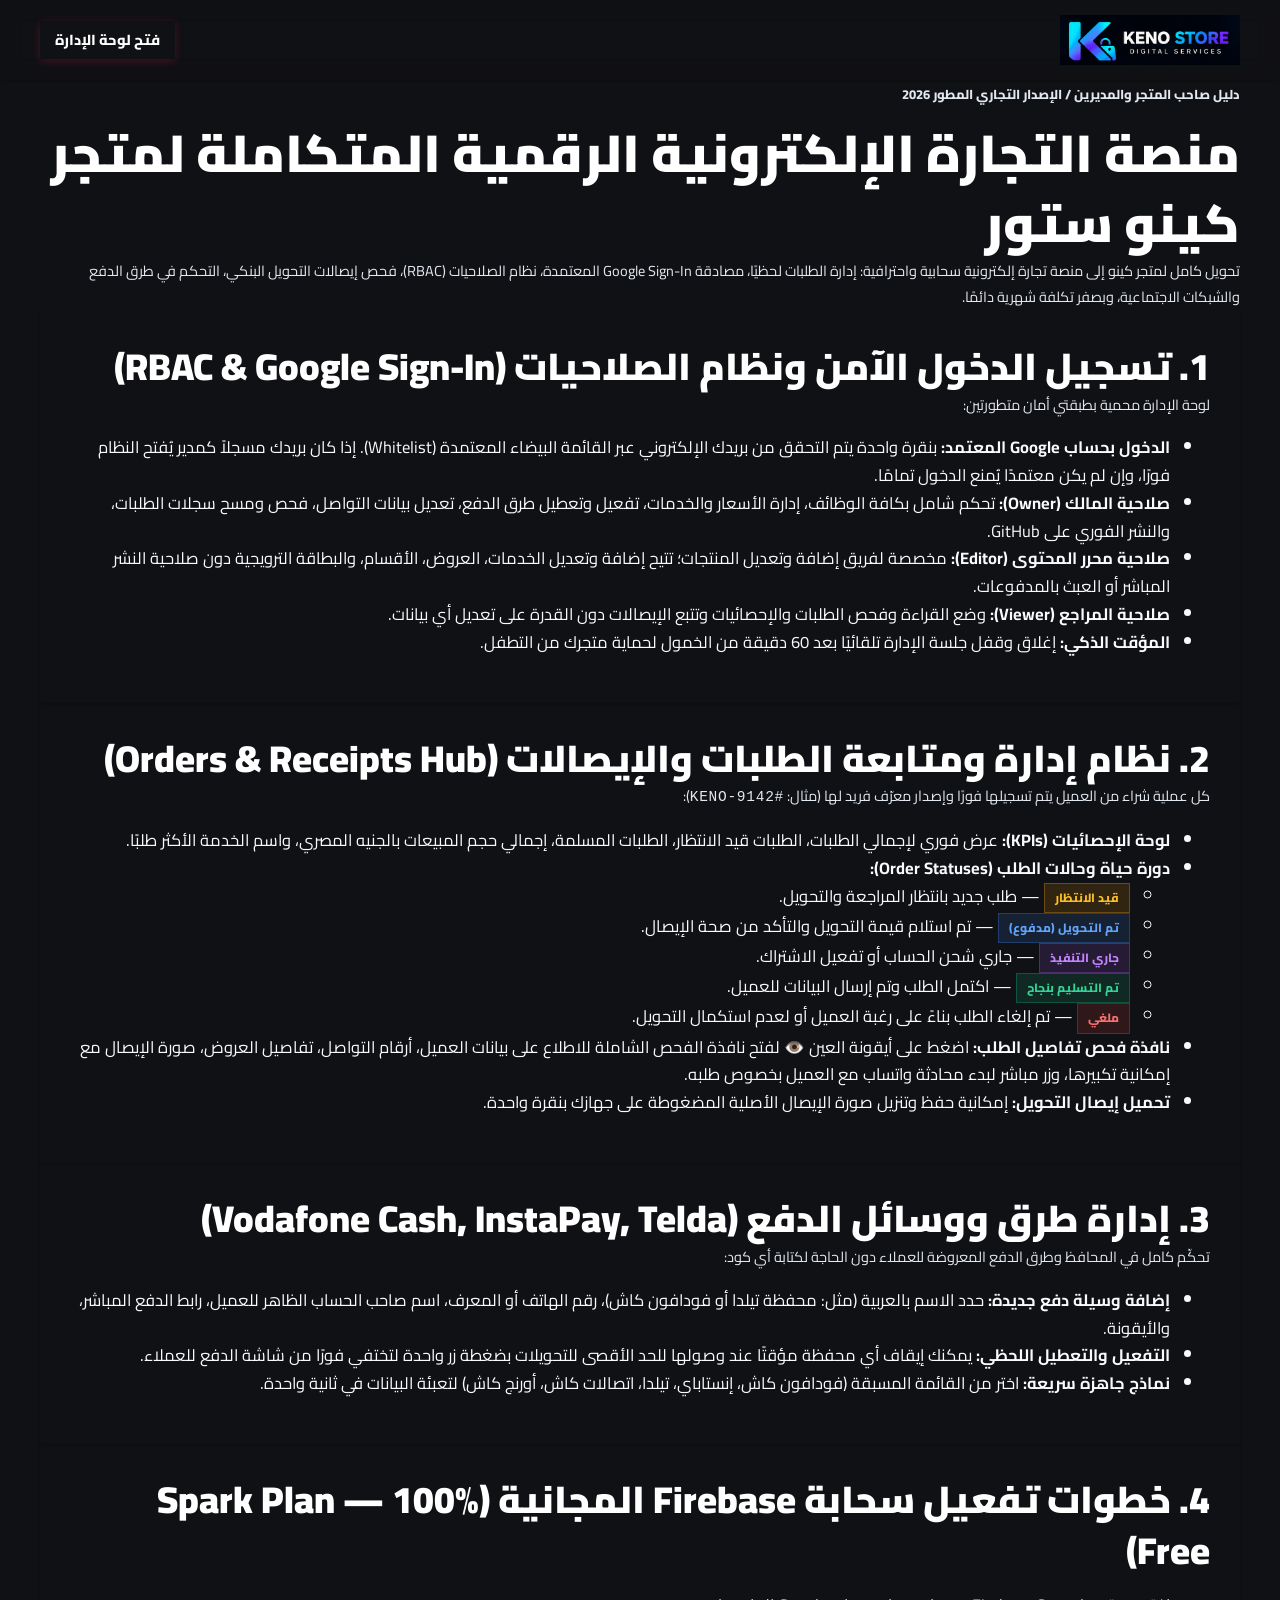
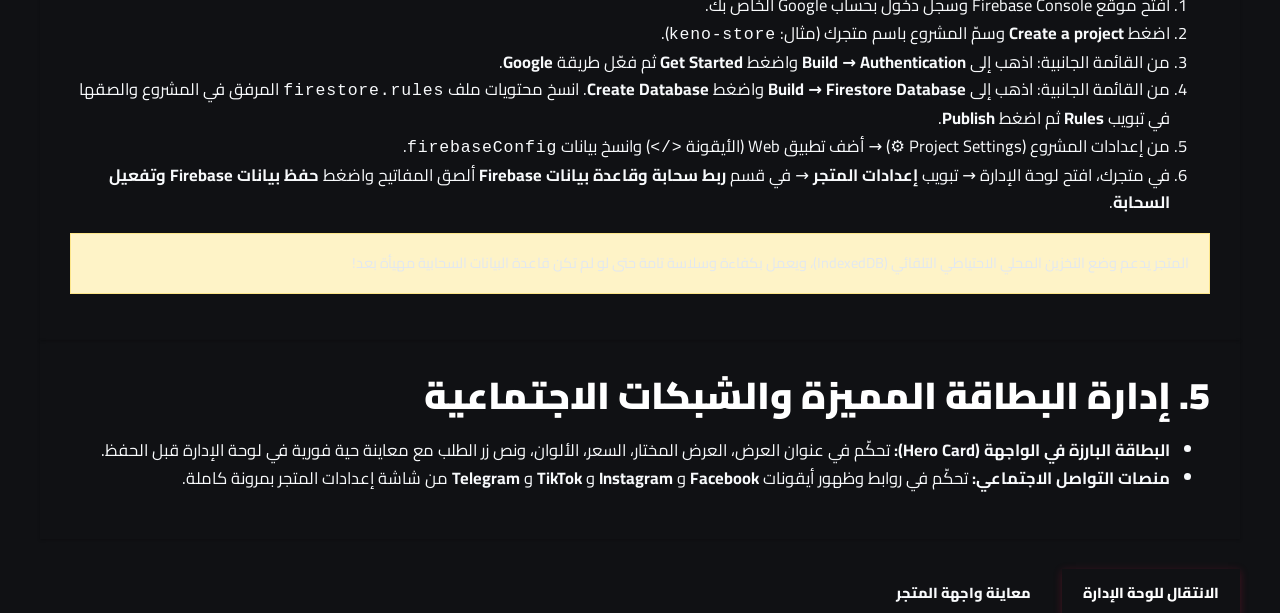
==== commit 6df794f5: "feat: complete site layout and sizing customizer, service reordering, and replace packages with offe" ====
--- a/assets/admin-guide.html
+++ b/assets/admin-guide.html
@@ -29,7 +29,7 @@
       <ul>
         <li><b>الدخول بحساب Google المعتمد:</b> بنقرة واحدة يتم التحقق من بريدك الإلكتروني عبر القائمة البيضاء المعتمدة (Whitelist). إذا كان بريدك مسجلاً كمدير يُفتح النظام فورًا، وإن لم يكن معتمدًا يُمنع الدخول تمامًا.</li>
         <li><b>صلاحية المالك (Owner):</b> تحكم شامل بكافة الوظائف، إدارة الأسعار والخدمات، تفعيل وتعطيل طرق الدفع، تعديل بيانات التواصل، فحص ومسح سجلات الطلبات، والنشر الفوري على GitHub.</li>
-        <li><b>صلاحية محرر المحتوى (Editor):</b> مخصصة لفريق إضافة وتعديل المنتجات؛ تتيح إضافة وتعديل الخدمات، الباقات، الأقسام، والبطاقة الترويجية دون صلاحية النشر المباشر أو العبث بالمدفوعات.</li>
+        <li><b>صلاحية محرر المحتوى (Editor):</b> مخصصة لفريق إضافة وتعديل المنتجات؛ تتيح إضافة وتعديل الخدمات، العروض، الأقسام، والبطاقة الترويجية دون صلاحية النشر المباشر أو العبث بالمدفوعات.</li>
         <li><b>صلاحية المراجع (Viewer):</b> وضع القراءة وفحص الطلبات والإحصائيات وتتبع الإيصالات دون القدرة على تعديل أي بيانات.</li>
         <li><b>المؤقت الذكي:</b> إغلاق وقفل جلسة الإدارة تلقائيًا بعد 60 دقيقة من الخمول لحماية متجرك من التطفل.</li>
       </ul>
@@ -50,7 +50,7 @@
             <li><span class="status-pill status-cancelled">ملغي</span> — تم إلغاء الطلب بناءً على رغبة العميل أو لعدم استكمال التحويل.</li>
           </ul>
         </li>
-        <li><b>نافذة فحص تفاصيل الطلب:</b> اضغط على أيقونة العين 👁️ لفتح نافذة الفحص الشاملة للاطلاع على بيانات العميل، أرقام التواصل، تفاصيل الباقات، صورة الإيصال مع إمكانية تكبيرها، وزر مباشر لبدء محادثة واتساب مع العميل بخصوص طلبه.</li>
+        <li><b>نافذة فحص تفاصيل الطلب:</b> اضغط على أيقونة العين 👁️ لفتح نافذة الفحص الشاملة للاطلاع على بيانات العميل، أرقام التواصل، تفاصيل العروض، صورة الإيصال مع إمكانية تكبيرها، وزر مباشر لبدء محادثة واتساب مع العميل بخصوص طلبه.</li>
         <li><b>تحميل إيصال التحويل:</b> إمكانية حفظ وتنزيل صورة الإيصال الأصلية المضغوطة على جهازك بنقرة واحدة.</li>
       </ul>
     </section>
@@ -84,7 +84,7 @@
     <section class="panel">
       <h2>5. إدارة البطاقة المميزة والشبكات الاجتماعية</h2>
       <ul>
-        <li><b>البطاقة البارزة في الواجهة (Hero Card):</b> تحكّم في عنوان العرض، الباقة المختارة، السعر، الألوان، ونص زر الطلب مع معاينة حية فورية في لوحة الإدارة قبل الحفظ.</li>
+        <li><b>البطاقة البارزة في الواجهة (Hero Card):</b> تحكّم في عنوان العرض، العرض المختار، السعر، الألوان، ونص زر الطلب مع معاينة حية فورية في لوحة الإدارة قبل الحفظ.</li>
         <li><b>منصات التواصل الاجتماعي:</b> تحكّم في روابط وظهور أيقونات <b>Facebook</b> و <b>Instagram</b> و <b>TikTok</b> و <b>Telegram</b> من شاشة إعدادات المتجر بمرونة كاملة.</li>
       </ul>
     </section>
--- a/style.css
+++ b/style.css
@@ -1,5354 +1,13 @@
-/**
- * Keno Store — Professional Design System & Stylesheet
- * High-performance RTL Arabic design system with dark-accented aesthetics,
- * fluid typography, glassmorphism accents, and responsive layout across all viewports.
- */
-
-@font-face {
-  font-family: Cairo;
-  src: url('./assets/cairo.woff') format('woff');
-  font-style: normal;
-  font-weight: 200 1000;
-  font-display: swap;
-}
-
-:root {
-  --bg: #f8fafc;
-  --paper: #ffffff;
-  --ink: #0f172a;
-  --muted: #64748b;
-  --line: #e2e8f0;
-  --line-light: #f1f5f9;
-  
-  --red: #e11d48;
-  --red-hover: #be123c;
-  --red-soft: #fff1f2;
-  --red-border: #fecdd3;
-  
-  --yellow: #f59e0b;
-  --yellow-hover: #d97706;
-  --yellow-soft: #fef3c7;
-  
-  --dark: #0c0e14;
-  --dark-surface: #151824;
-  --dark-border: rgba(255, 255, 255, 0.08);
-  
-  --radius-sm: 8px;
-  --radius-md: 14px;
-  --radius-lg: 20px;
-  --radius-full: 9999px;
-  
-  --shadow-sm: 0 1px 3px rgba(0, 0, 0, 0.05);
-  --shadow-md: 0 4px 14px -2px rgba(15, 23, 42, 0.06);
-  --shadow-lg: 0 16px 36px -4px rgba(15, 23, 42, 0.08);
-  --shadow-xl: 0 24px 50px -10px rgba(0, 0, 0, 0.15);
-  
-  --font: Cairo, -apple-system, BlinkMacSystemFont, "Segoe UI", Roboto, Tahoma, sans-serif;
-  --transition: all 0.2s cubic-bezier(0.4, 0, 0.2, 1);
-}
-
-/* Base Reset & Typography */
-*, *::before, *::after {
-  box-sizing: border-box;
-}
-
-html {
-  scroll-behavior: smooth;
-  scroll-padding-top: 90px;
-  text-size-adjust: 100%;
-  -webkit-text-size-adjust: 100%;
-}
-
-body {
-  margin: 0;
-  background: var(--bg);
-  color: var(--ink);
-  font-family: var(--font);
-  font-size: 16px;
-  line-height: 1.7;
-  overflow-x: hidden;
-}
-
-body:has(dialog[open]) {
-  overflow: hidden;
-}
-
-h1, h2, h3, h4, p {
-  margin: 0;
-}
-
-h1, h2, h3 {
-  font-weight: 850;
-  line-height: 1.4;
-  color: var(--ink);
-}
-
-p {
-  color: var(--muted);
-}
-
-a {
-  color: inherit;
-  text-decoration: none;
-  transition: var(--transition);
-}
-
-button {
-  font: inherit;
-  color: inherit;
-  cursor: pointer;
-  border: 0;
-  background: none;
-  padding: 0;
-  -webkit-tap-highlight-color: transparent;
-}
-
-button:disabled {
-  cursor: not-allowed;
-  opacity: 0.55;
-}
-
-input, textarea, select {
-  font: inherit;
-  color: var(--ink);
-  min-width: 0;
-}
-
-img {
-  max-width: 100%;
-  height: auto;
-  display: block;
-}
-
-svg.icon {
-  width: 20px;
-  height: 20px;
-  flex-shrink: 0;
-  vertical-align: middle;
-  fill: none;
-  stroke: currentColor;
-  stroke-width: 1.85;
-  stroke-linecap: round;
-  stroke-linejoin: round;
-}
-
-[hidden] {
-  display: none !important;
-}
-
-:focus-visible {
-  outline: 2px solid var(--red);
-  outline-offset: 3px;
-}
-
-::selection {
-  background: var(--yellow-soft);
-  color: var(--ink);
-}
-
-.container {
-  width: min(1280px, calc(100% - 48px));
-  margin-inline: auto;
-}
-
-.sr-only {
-  position: absolute;
-  width: 1px;
-  height: 1px;
-  padding: 0;
-  margin: -1px;
-  overflow: hidden;
-  clip: rect(0, 0, 0, 0);
-  white-space: nowrap;
-  border: 0;
-}
-
-.skip-link {
-  position: fixed;
-  top: -100px;
-  right: 20px;
-  z-index: 999;
-  padding: 12px 20px;
-  background: var(--yellow);
-  color: var(--ink);
-  font-weight: 700;
-  border-radius: var(--radius-sm);
-  box-shadow: var(--shadow-md);
-  transition: top 0.2s;
-}
-
-.skip-link:focus {
-  top: 15px;
-}
-
-/* Button Component */
-.button {
-  display: inline-flex;
-  justify-content: center;
-  align-items: center;
-  gap: 8px;
-  border: 1px solid transparent;
-  border-radius: var(--radius-md);
-  min-height: 48px;
-  padding: 10px 20px;
-  font-weight: 750;
-  font-size: 0.9375rem;
-  line-height: 1.5;
-  text-align: center;
-  transition: var(--transition);
-  user-select: none;
-}
-
-.button:hover:not(:disabled) {
-  transform: translateY(-2px);
-  box-shadow: var(--shadow-md);
-}
-
-.button:active:not(:disabled) {
-  transform: translateY(0);
-}
-
-.button-red {
-  background: var(--red);
-  color: #fff;
-}
-
-.button-red:hover:not(:disabled) {
-  background: var(--red-hover);
-}
-
-.button-success {
-  background: #16a34a !important;
-  color: #fff !important;
-}
-
-.button-danger {
-  background: #dc2626 !important;
-  color: #fff !important;
-}
-
-.spin {
-  animation: keno-spin 1s linear infinite;
-  display: inline-block;
-}
-
-@keyframes keno-spin {
-  from { transform: rotate(0deg); }
-  to { transform: rotate(360deg); }
-}
-
-.button-yellow {
-  background: var(--yellow);
-  color: #1e1803;
-}
-
-.button-yellow:hover:not(:disabled) {
-  background: var(--yellow-hover);
-}
-
-.button-dark {
-  background: var(--dark);
-  color: #fff;
-  border-color: rgba(255, 255, 255, 0.1);
-}
-
-.button-dark:hover:not(:disabled) {
-  background: var(--dark-surface);
-}
-
-.button-outline {
-  background: var(--paper);
-  border-color: var(--line);
-  color: var(--ink);
-}
-
-.button-outline:hover:not(:disabled) {
-  border-color: #cbd5e1;
-  background: #f1f5f9;
-}
-
-.button.small {
-  min-height: 38px;
-  padding: 6px 14px;
-  font-size: 0.8125rem;
-  border-radius: var(--radius-sm);
-}
-
-.button.compact {
-  min-height: 42px;
-  padding: 8px 16px;
-  font-size: 0.875rem;
-}
-
-.button.full-width {
-  width: 100%;
-}
-
-.text-button {
-  display: inline-flex;
-  align-items: center;
-  gap: 6px;
-  padding: 6px 0;
-  color: var(--red);
-  font-weight: 750;
-  font-size: 0.9375rem;
-  transition: var(--transition);
-}
-
-.text-button:hover {
-  color: var(--red-hover);
-  transform: translateX(-4px);
-}
-
-.icon-btn {
-  border: 1px solid transparent;
-  border-radius: var(--radius-sm);
-  min-width: 40px;
-  min-height: 40px;
-  display: inline-flex;
-  align-items: center;
-  justify-content: center;
-  color: var(--muted);
-  transition: var(--transition);
-}
-
-.icon-btn:hover {
-  background: rgba(0, 0, 0, 0.05);
-  color: var(--ink);
-}
-
-.button-row {
-  display: flex;
-  align-items: center;
-  gap: 10px;
-  flex-wrap: wrap;
-}
-
-.danger-text {
-  color: var(--red) !important;
-}
-
-.centered {
-  text-align: center;
-}
-
-/* Announcement Top Bar */
-.announcement {
-  background: var(--dark);
-  color: #cbd5e1;
-  border-bottom: 1px solid var(--dark-border);
-  font-size: 0.8125rem;
-  font-weight: 600;
-}
-
-.announcement-inner {
-  min-height: 40px;
-  display: flex;
-  align-items: center;
-  justify-content: space-between;
-  gap: 16px;
-}
-
-.announcement-inner > span:first-child {
-  display: flex;
-  align-items: center;
-  gap: 8px;
-  color: #f1f5f9;
-}
-
-.announcement-inner .icon {
-  width: 16px;
-  height: 16px;
-  color: var(--yellow);
-}
-
-.announcement-actions {
-  display: flex;
-  align-items: center;
-  gap: 16px;
-}
-
-.announcement-btn {
-  display: inline-flex;
-  align-items: center;
-  gap: 6px;
-  padding: 3px 10px;
-  border-radius: var(--radius-full);
-  background: rgba(255, 255, 255, 0.08);
-  border: 1px solid rgba(255, 255, 255, 0.12);
-  color: var(--yellow);
-  font-size: 0.75rem;
-  font-weight: 700;
-  transition: var(--transition);
-}
-
-.announcement-btn:hover {
-  background: rgba(245, 158, 11, 0.18);
-  border-color: var(--yellow);
-}
-
-.announcement-end {
-  font-size: 0.75rem;
-  color: #94a3b8;
-}
-
-/* Site Header */
-.site-header {
-  background: rgba(12, 14, 20, 0.95);
-  backdrop-filter: blur(12px);
-  -webkit-backdrop-filter: blur(12px);
-  color: #fff;
-  position: sticky;
-  top: 0;
-  z-index: 100;
-  border-bottom: 1px solid var(--dark-border);
-}
-
-.header-inner {
-  min-height: 80px;
-  display: flex;
-  align-items: center;
-  justify-content: space-between;
-  gap: 24px;
-}
-
-.brand {
-  display: block;
-  flex-shrink: 0;
-  width: 180px;
-}
-
-.brand img {
-  width: 100%;
-  height: auto;
-}
-
-.desktop-nav {
-  display: flex;
-  gap: 32px;
-  font-size: 0.9375rem;
-  font-weight: 700;
-}
-
-.desktop-nav a {
-  padding-block: 8px;
-  color: #cbd5e1;
-  position: relative;
-}
-
-.desktop-nav a:hover {
-  color: #fff;
-}
-
-.desktop-nav a::after {
-  content: '';
-  position: absolute;
-  bottom: 0;
-  right: 0;
-  width: 0;
-  height: 2px;
-  background: var(--red);
-  transition: width 0.2s;
-}
-
-.desktop-nav a:hover::after {
-  width: 100%;
-}
-
-.header-actions {
-  display: flex;
-  align-items: center;
-  gap: 12px;
-}
-
-.header-search {
-  color: #cbd5e1;
-}
-
-.header-search:hover {
-  background: rgba(255, 255, 255, 0.1);
-  color: #fff;
-}
-
-/* Hero Section */
-.hero {
-  display: grid;
-  grid-template-columns: 1.15fr 1fr;
-  gap: 56px;
-  align-items: center;
-  padding-block: 52px 56px;
-}
-
-.eyebrow {
-  display: inline-flex;
-  align-items: center;
-  gap: 8px;
-  color: var(--muted);
-  font-size: 0.8125rem;
-  font-weight: 750;
-  letter-spacing: 0.5px;
-}
-
-.eyebrow-line {
-  display: inline-block;
-  width: 24px;
-  height: 3px;
-  background: var(--red);
-  border-radius: var(--radius-full);
-}
-
-.hero-copy h1 {
-  font-size: clamp(2.2rem, 3.8vw, 3.4rem);
-  line-height: 1.35;
-  letter-spacing: -1px;
-  margin-top: 10px;
-  color: var(--ink);
-}
-
-.hero-copy h1 > span {
-  color: var(--red);
-}
-
-.hero-copy > p {
-  max-width: 520px;
-  margin-top: 14px;
-  font-size: 1.0625rem;
-  line-height: 1.85;
-}
-
-.hero-actions {
-  display: flex;
-  align-items: center;
-  flex-wrap: wrap;
-  gap: 16px;
-  margin-top: 26px;
-}
-
-.hero-tags {
-  display: flex;
-  align-items: center;
-  gap: 20px;
-  flex-wrap: wrap;
-  font-size: 0.8125rem;
-  font-weight: 650;
-  margin-top: 28px;
-  color: var(--muted);
-}
-
-.hero-tags > span {
-  display: flex;
-  gap: 6px;
-  align-items: center;
-}
-
-.hero-tags .icon {
-  width: 17px;
-  height: 17px;
-  color: var(--red);
-}
-
-/* Hero Featured Card */
-.hero-feature {
-  background: linear-gradient(135deg, #181926 0%, #20131d 50%, #0d0f17 100%);
-  border: 1px solid rgba(255, 255, 255, 0.08);
-  border-radius: var(--radius-lg);
-  padding: 32px 36px;
-  position: relative;
-  overflow: hidden;
-  box-shadow: var(--shadow-xl);
-  color: #fff;
-  isolation: isolate;
-}
-
-.hero-feature::after {
-  content: '';
-  width: 400px;
-  height: 400px;
-  position: absolute;
-  left: -200px;
-  bottom: -200px;
-  border-radius: 50%;
-  background: radial-gradient(circle, rgba(225, 29, 72, 0.15) 0%, transparent 70%);
-  pointer-events: none;
-  z-index: -1;
-}
-
-.feature-top {
-  display: flex;
-  align-items: center;
-  justify-content: space-between;
-}
-
-.feature-top > .icon {
-  width: 32px;
-  height: 32px;
-  color: var(--yellow);
-}
-
-.pill {
-  border-radius: var(--radius-full);
-  font-size: 0.75rem;
-  font-weight: 800;
-  padding: 4px 12px;
-  display: inline-flex;
-  align-items: center;
-  gap: 6px;
-}
-
-.pill-light {
-  background: rgba(255, 255, 255, 0.08);
-  color: #fde68a;
-  border: 1px solid rgba(253, 230, 138, 0.25);
-}
-
-.feature-word {
-  font-family: -apple-system, BlinkMacSystemFont, Arial, sans-serif;
-  font-size: clamp(1.8rem, 3.2vw, 2.7rem);
-  font-weight: 900;
-  line-height: 1.1;
-  letter-spacing: -0.5px;
-  margin-top: 20px;
-}
-
-.feature-word span {
-  display: block;
-  color: var(--yellow);
-}
-
-.hero-feature > p {
-  color: #cbd5e1;
-  font-size: 0.875rem;
-  margin-top: 20px;
-}
-
-.feature-offer {
-  display: flex;
-  align-items: center;
-  gap: 20px;
-  margin-top: 4px;
-}
-
-.feature-offer strong {
-  font-size: 2.2rem;
-  font-weight: 900;
-  letter-spacing: -0.5px;
-}
-
-.feature-offer strong:last-child {
-  color: var(--yellow);
-}
-
-.feature-offer small {
-  font-size: 0.875rem;
-  font-weight: 650;
-  color: #94a3b8;
-}
-
-.feature-divider {
-  height: 28px;
-  width: 1px;
-  background: rgba(255, 255, 255, 0.2);
-}
-
-.feature-button {
-  background: var(--yellow);
-  color: #1e1803;
-  width: 100%;
-  justify-content: space-between;
-  margin-top: 22px;
-  padding-inline: 20px;
-  min-height: 46px;
-  font-size: 0.875rem;
-}
-
-.feature-button:hover:not(:disabled) {
-  background: #fcd34d;
-}
-
-.feature-index {
-  position: absolute;
-  left: 28px;
-  bottom: 105px;
-  writing-mode: vertical-rl;
-  letter-spacing: 2px;
-  color: rgba(255, 255, 255, 0.3);
-  font-size: 0.6875rem;
-  font-family: monospace;
-}
-
-/* Hero Feature Color Themes */
-.hero-feature.hero-theme-red {
-  background: linear-gradient(135deg, #181926 0%, #20131d 50%, #0d0f17 100%);
-}
-.hero-feature.hero-theme-red::after {
-  background: radial-gradient(circle, rgba(225, 29, 72, 0.22) 0%, transparent 70%);
-}
-.hero-feature.hero-theme-red .feature-word span,
-.hero-feature.hero-theme-red .feature-offer strong:last-child {
-  color: #fde68a;
-}
-.hero-feature.hero-theme-red .feature-top > .icon {
-  color: #fbbf24;
-}
-.hero-feature.hero-theme-red .feature-button {
-  background: #f59e0b;
-  color: #1e1803;
-}
-.hero-feature.hero-theme-red .feature-button:hover:not(:disabled) {
-  background: #fbbf24;
-}
-
-/* Purple Theme */
-.hero-feature.hero-theme-purple {
-  background: linear-gradient(135deg, #171324 0%, #25143a 50%, #0d0a14 100%);
-  border-color: rgba(168, 85, 247, 0.3);
-}
-.hero-feature.hero-theme-purple::after {
-  background: radial-gradient(circle, rgba(168, 85, 247, 0.25) 0%, transparent 70%);
-}
-.hero-feature.hero-theme-purple .feature-word span,
-.hero-feature.hero-theme-purple .feature-offer strong:last-child {
-  color: #f5d0fe;
-}
-.hero-feature.hero-theme-purple .feature-top > .icon {
-  color: #c084fc;
-}
-.hero-feature.hero-theme-purple .pill-light {
-  background: rgba(168, 85, 247, 0.15);
-  color: #f5d0fe;
-  border-color: rgba(168, 85, 247, 0.4);
-}
-.hero-feature.hero-theme-purple .feature-button {
-  background: #a855f7;
-  color: #ffffff;
-}
-.hero-feature.hero-theme-purple .feature-button:hover:not(:disabled) {
-  background: #9333ea;
-}
-
-/* Blue Theme */
-.hero-feature.hero-theme-blue {
-  background: linear-gradient(135deg, #0c1b2f 0%, #112a45 50%, #07101c 100%);
-  border-color: rgba(59, 130, 246, 0.3);
-}
-.hero-feature.hero-theme-blue::after {
-  background: radial-gradient(circle, rgba(59, 130, 246, 0.25) 0%, transparent 70%);
-}
-.hero-feature.hero-theme-blue .feature-word span,
-.hero-feature.hero-theme-blue .feature-offer strong:last-child {
-  color: #93c5fd;
-}
-.hero-feature.hero-theme-blue .feature-top > .icon {
-  color: #60a5fa;
-}
-.hero-feature.hero-theme-blue .pill-light {
-  background: rgba(59, 130, 246, 0.15);
-  color: #bfdbfe;
-  border-color: rgba(59, 130, 246, 0.4);
-}
-.hero-feature.hero-theme-blue .feature-button {
-  background: #3b82f6;
-  color: #ffffff;
-}
-.hero-feature.hero-theme-blue .feature-button:hover:not(:disabled) {
-  background: #2563eb;
-}
-
-/* Emerald Theme */
-.hero-feature.hero-theme-emerald {
-  background: linear-gradient(135deg, #0d231a 0%, #133327 50%, #061510 100%);
-  border-color: rgba(16, 185, 129, 0.3);
-}
-.hero-feature.hero-theme-emerald::after {
-  background: radial-gradient(circle, rgba(16, 185, 129, 0.25) 0%, transparent 70%);
-}
-.hero-feature.hero-theme-emerald .feature-word span,
-.hero-feature.hero-theme-emerald .feature-offer strong:last-child {
-  color: #a7f3d0;
-}
-.hero-feature.hero-theme-emerald .feature-top > .icon {
-  color: #34d399;
-}
-.hero-feature.hero-theme-emerald .pill-light {
-  background: rgba(16, 185, 129, 0.15);
-  color: #a7f3d0;
-  border-color: rgba(16, 185, 129, 0.4);
-}
-.hero-feature.hero-theme-emerald .feature-button {
-  background: #10b981;
-  color: #064e3b;
-  font-weight: 800;
-}
-.hero-feature.hero-theme-emerald .feature-button:hover:not(:disabled) {
-  background: #059669;
-  color: #ffffff;
-}
-
-/* Amber Theme */
-.hero-feature.hero-theme-amber {
-  background: linear-gradient(135deg, #24180d 0%, #35210e 50%, #140c06 100%);
-  border-color: rgba(245, 158, 11, 0.3);
-}
-.hero-feature.hero-theme-amber::after {
-  background: radial-gradient(circle, rgba(245, 158, 11, 0.25) 0%, transparent 70%);
-}
-.hero-feature.hero-theme-amber .feature-word span,
-.hero-feature.hero-theme-amber .feature-offer strong:last-child {
-  color: #fde68a;
-}
-.hero-feature.hero-theme-amber .feature-top > .icon {
-  color: #fbbf24;
-}
-.hero-feature.hero-theme-amber .pill-light {
-  background: rgba(245, 158, 11, 0.15);
-  color: #fef3c7;
-  border-color: rgba(245, 158, 11, 0.4);
-}
-.hero-feature.hero-theme-amber .feature-button {
-  background: #f59e0b;
-  color: #1e1803;
-}
-.hero-feature.hero-theme-amber .feature-button:hover:not(:disabled) {
-  background: #d97706;
-  color: #ffffff;
-}
-
-/* Dark / Obsidian Theme */
-.hero-feature.hero-theme-dark {
-  background: linear-gradient(135deg, #111318 0%, #1a1d24 50%, #0a0b0e 100%);
-  border-color: rgba(255, 255, 255, 0.12);
-}
-.hero-feature.hero-theme-dark::after {
-  background: radial-gradient(circle, rgba(255, 255, 255, 0.12) 0%, transparent 70%);
-}
-.hero-feature.hero-theme-dark .feature-word span,
-.hero-feature.hero-theme-dark .feature-offer strong:last-child {
-  color: #ffffff;
-}
-.hero-feature.hero-theme-dark .feature-top > .icon {
-  color: #e2e8f0;
-}
-.hero-feature.hero-theme-dark .feature-button {
-  background: #ffffff;
-  color: #0f172a;
-}
-.hero-feature.hero-theme-dark .feature-button:hover:not(:disabled) {
-  background: #e2e8f0;
-}
-
-/* Catalog Section */
-.catalog-section {
-  padding-bottom: 64px;
-}
-
-.section-heading {
-  display: flex;
-  justify-content: space-between;
-  align-items: flex-end;
-  gap: 24px;
-  margin-bottom: 24px;
-}
-
-.section-heading h2, .faq-section h2 {
-  font-size: 1.875rem;
-  letter-spacing: -0.5px;
-}
-
-.section-heading > .eyebrow {
-  margin-bottom: 6px;
-}
-
-.red-dot {
-  color: var(--red);
-}
-
-/* Catalog Toolbar */
-.catalog-toolbar {
-  display: flex;
-  gap: 14px;
-  align-items: stretch;
-}
-
-.search-field {
-  display: flex;
-  align-items: center;
-  gap: 12px;
-  padding: 0 16px;
-  border: 1px solid var(--line);
-  border-radius: var(--radius-md);
-  background: #fff;
-  min-width: 0;
-  flex: 1;
-  box-shadow: var(--shadow-sm);
-  transition: var(--transition);
-}
-
-.search-field:focus-within {
-  border-color: var(--red);
-  box-shadow: 0 0 0 3px rgba(225, 29, 72, 0.12);
-}
-
-.search-field > svg {
-  color: var(--muted);
-}
-
-.search-field input {
-  width: 100%;
-  border: 0 !important;
-  outline: none;
-  background: none;
-  height: 50px;
-  font-size: 0.9375rem;
-  padding: 0 !important;
-}
-
-.search-field input::-webkit-search-cancel-button {
-  display: none;
-}
-
-.sort-label {
-  display: flex;
-  align-items: center;
-  gap: 8px;
-  background: #fff;
-  border: 1px solid var(--line);
-  padding-inline: 14px;
-  border-radius: var(--radius-md);
-  color: var(--muted);
-  box-shadow: var(--shadow-sm);
-  cursor: pointer;
-}
-
-.sort-label select {
-  border: 0;
-  background: none;
-  padding-block: 12px;
-  color: var(--ink);
-  font-size: 0.875rem;
-  font-weight: 700;
-  cursor: pointer;
-  outline: none;
-}
-
-/* Category Tabs */
-.category-tabs {
-  display: flex;
-  gap: 8px;
-  overflow-x: auto;
-  padding-block: 16px 12px;
-  scrollbar-width: thin;
-  scrollbar-color: #cbd5e1 transparent;
-  -webkit-overflow-scrolling: touch;
-}
-
-.category-tabs button {
-  display: flex;
-  align-items: center;
-  gap: 8px;
-  flex-shrink: 0;
-  white-space: nowrap;
-  font-size: 0.8125rem;
-  font-weight: 750;
-  border: 1px solid var(--line);
-  background: #fff;
-  border-radius: var(--radius-md);
-  padding: 10px 16px;
-  min-height: 44px;
-  color: var(--muted);
-  box-shadow: var(--shadow-sm);
-  transition: var(--transition);
-}
-
-.category-tabs button:hover {
-  border-color: #cbd5e1;
-  color: var(--ink);
-  background: #f8fafc;
-}
-
-.category-tabs button[aria-pressed="true"] {
-  background: var(--dark);
-  color: #fff;
-  border-color: var(--dark);
-  box-shadow: var(--shadow-md);
-}
-
-.category-count {
-  display: inline-flex;
-  align-items: center;
-  justify-content: center;
-  background: #f1f5f9;
-  color: var(--muted);
-  font-size: 0.6875rem;
-  font-weight: 800;
-  padding: 2px 7px;
-  border-radius: var(--radius-full);
-}
-
-.category-tabs button[aria-pressed="true"] .category-count {
-  background: rgba(255, 255, 255, 0.15);
-  color: #fde68a;
-}
-
-/* Results Meta */
-.results-meta {
-  display: flex;
-  justify-content: space-between;
-  align-items: center;
-  margin: 12px 0 18px;
-}
-
-.results-meta h3 {
-  font-size: 1.05rem;
-}
-
-.results-meta > span {
-  color: var(--muted);
-  font-size: 0.8125rem;
-  font-weight: 650;
-}
-
-/* Service Grid & Cards */
-.service-grid {
-  display: grid;
-  grid-template-columns: repeat(4, minmax(0, 1fr));
-  gap: 20px;
-}
-
-.service-card {
-  background: #fff;
-  border: 1px solid var(--line);
-  border-radius: var(--radius-lg);
-  overflow: hidden;
-  display: flex;
-  flex-direction: column;
-  transition: transform 0.22s, box-shadow 0.22s, border-color 0.22s;
-  box-shadow: var(--shadow-sm);
-  cursor: pointer;
-  user-select: none;
-  -webkit-tap-highlight-color: transparent;
-}
-
-.service-card:hover {
-  transform: translateY(-5px);
-  box-shadow: var(--shadow-lg);
-  border-color: #cbd5e1;
-}
-
-.service-card:focus-visible {
-  outline: 2px solid var(--red);
-  outline-offset: 3px;
-}
-
-.card-visual {
-  margin: 12px 12px 0;
-  border-radius: var(--radius-md);
-  min-height: 100px;
-  padding: 16px;
-  display: flex;
-  align-items: center;
-  justify-content: space-between;
-  gap: 12px;
-  position: relative;
-  overflow: hidden;
-}
-
-.card-visual .icon {
-  width: 40px;
-  height: 40px;
-  stroke-width: 1.6;
-}
-
-.service-image {
-  width: 80px;
-  height: 80px;
-  object-fit: contain;
-  border-radius: var(--radius-sm);
-  background: #fff;
-  padding: 6px;
-  box-shadow: var(--shadow-sm);
-}
-
-.card-mark {
-  font-family: -apple-system, BlinkMacSystemFont, Arial, sans-serif;
-  font-weight: 900;
-  font-size: clamp(0.95rem, 1.6vw, 1.3rem);
-  letter-spacing: -0.5px;
-  text-align: left;
-  line-height: 1.2;
-}
-
-/* Card Visual Color Tones */
-.tone-red { background: #fff1f2; color: #e11d48; }
-.tone-gold { background: #fef3c7; color: #b45309; }
-.tone-blue { background: #eff6ff; color: #2563eb; }
-.tone-green { background: #ecfdf5; color: #059669; }
-.tone-orange { background: #fff7ed; color: #ea580c; }
-.tone-dark { background: #f1f5f9; color: #334155; }
-
-.card-body {
-  padding: 16px 18px 0;
-  display: flex;
-  flex-direction: column;
-  flex: 1;
-}
-
-.card-category {
-  font-size: 0.75rem;
-  font-weight: 700;
-  color: var(--muted);
-  display: flex;
-  justify-content: space-between;
-  gap: 8px;
-  align-items: center;
-  margin-bottom: 4px;
-}
-
-.card-category .featured-tag {
-  color: var(--red);
-  background: var(--red-soft);
-  font-size: 0.6875rem;
-  padding: 2px 8px;
-  border-radius: var(--radius-sm);
-  font-weight: 800;
-}
-
-.service-card h3 {
-  font-size: 1.1rem;
-  margin-bottom: 6px;
-  overflow-wrap: anywhere;
-}
-
-.card-description {
-  font-size: 0.875rem;
-  line-height: 1.7;
-  flex: 1;
-  min-height: 48px;
-}
-
-.card-footer {
-  display: flex;
-  justify-content: space-between;
-  align-items: center;
-  gap: 8px;
-  border-top: 1px solid var(--line-light);
-  margin-top: 16px;
-  padding-block: 14px 16px;
-}
-
-.card-price > span {
-  display: block;
-  font-size: 0.75rem;
-  color: var(--muted);
-  line-height: 1.3;
-}
-
-.card-price strong {
-  font-size: 1.35rem;
-  font-weight: 850;
-  font-variant-numeric: tabular-nums;
-  line-height: 1.4;
-  color: var(--ink);
-}
-
-.card-price strong small {
-  font-size: 0.75rem;
-  font-weight: 650;
-  color: var(--muted);
-}
-
-.card-price .quote-price {
-  font-size: 0.9375rem;
-  color: var(--muted);
-}
-
-.card-open {
-  font-size: 0.8125rem;
-  display: flex;
-  align-items: center;
-  gap: 6px;
-  border: 0;
-  background: var(--red-soft);
-  color: var(--red);
-  padding: 8px 14px;
-  border-radius: var(--radius-sm);
-  font-weight: 800;
-  min-height: 40px;
-  transition: var(--transition);
-}
-
-.card-open:hover {
-  background: var(--red);
-  color: #fff;
-}
-
-.card-open .icon {
-  width: 16px;
-  height: 16px;
-}
-
-/* Empty State */
-.empty-state {
-  padding: 64px 24px;
-  text-align: center;
-  border: 1px dashed #cbd5e1;
-  border-radius: var(--radius-lg);
-  background: #fff;
-  margin-block: 20px;
-}
-
-.empty-state > .icon {
-  width: 48px;
-  height: 48px;
-  color: var(--muted);
-  margin-bottom: 12px;
-}
-
-.empty-state p {
-  margin: 10px auto 20px;
-  max-width: 460px;
-}
-
-.empty-state > div {
-  display: flex;
-  justify-content: center;
-  gap: 12px;
-  flex-wrap: wrap;
-}
-
-/* Custom Banner */
-.custom-banner {
-  display: flex;
-  align-items: center;
-  gap: 24px;
-  border: 1px solid rgba(245, 158, 11, 0.3);
-  background: linear-gradient(105deg, #fef3c7 0%, #fffbeb 100%);
-  border-radius: var(--radius-lg);
-  padding: 28px 32px;
-  margin-top: 32px;
-  box-shadow: var(--shadow-sm);
-}
-
-.custom-icon {
-  width: 56px;
-  height: 56px;
-  border: 1px solid rgba(245, 158, 11, 0.4);
-  border-radius: var(--radius-md);
-  display: grid;
-  place-items: center;
-  flex-shrink: 0;
-  background: #fff;
-  color: var(--yellow-hover);
-}
-
-.custom-icon .icon {
-  width: 28px;
-  height: 28px;
-}
-
-.custom-banner h3 {
-  font-size: 1.15rem;
-  color: #78350f;
-}
-
-.custom-banner p {
-  margin-top: 4px;
-  font-size: 0.875rem;
-  color: #92400e;
-}
-
-.custom-banner .button {
-  margin-inline-start: auto;
-  flex-shrink: 0;
-}
-
-/* How Section */
-.how-section {
-  background: var(--paper);
-  border-block: 1px solid var(--line);
-  padding-block: 56px;
-}
-
-.steps-grid {
-  display: grid;
-  grid-template-columns: repeat(3, minmax(0, 1fr));
-  gap: 40px;
-}
-
-.steps-grid article {
-  position: relative;
-  padding-top: 6px;
-  padding-inline-end: 20px;
-}
-
-.steps-grid article + article {
-  border-inline-start: 1px solid var(--line);
-  padding-inline-start: 36px;
-}
-
-.steps-grid article > .icon {
-  width: 32px;
-  height: 32px;
-  color: var(--red);
-  margin-bottom: 16px;
-}
-
-.step-number {
-  position: absolute;
-  inset-inline-end: 16px;
-  top: 0;
-  font-family: Arial, sans-serif;
-  font-weight: 900;
-  font-size: 2.8rem;
-  color: #f1f5f9;
-  line-height: 1;
-  z-index: 0;
-}
-
-.steps-grid h3 {
-  font-size: 1.15rem;
-  margin-bottom: 6px;
-  position: relative;
-  z-index: 1;
-}
-
-.steps-grid p {
-  font-size: 0.9375rem;
-  position: relative;
-  z-index: 1;
-}
-
-/* FAQ Section */
-.faq-section {
-  display: grid;
-  grid-template-columns: 1fr 1.7fr;
-  gap: 64px;
-  padding-block: 64px;
-}
-
-.faq-section h2 {
-  margin-top: 6px;
-}
-
-.faq-section > div > p {
-  margin-block: 12px 18px;
-  font-size: 0.9375rem;
-}
-
-.faq-list details {
-  border-bottom: 1px solid var(--line);
-}
-
-.faq-list details:first-child {
-  border-top: 1px solid var(--line);
-}
-
-.faq-list summary {
-  list-style: none;
-  cursor: pointer;
-  padding: 20px 0;
-  display: flex;
-  align-items: center;
-  justify-content: space-between;
-  gap: 16px;
-  font-weight: 750;
-  font-size: 0.9375rem;
-}
-
-.faq-list summary::-webkit-details-marker {
-  display: none;
-}
-
-.faq-list summary > .icon {
-  width: 18px;
-  height: 18px;
-  color: var(--muted);
-  transition: transform 0.2s;
-}
-
-.faq-list details[open] summary > .icon {
-  transform: rotate(45deg);
-  color: var(--red);
-}
-
-.faq-list details > p {
-  font-size: 0.9375rem;
-  padding: 0 0 20px;
-  line-height: 1.85;
-}
-
-/* Site Footer */
-.site-footer {
-  background: var(--dark);
-  color: #cbd5e1;
-  padding-block: 48px 24px;
-  border-top: 1px solid var(--dark-border);
-}
-
-.footer-main {
-  display: flex;
-  align-items: center;
-  justify-content: space-between;
-  gap: 32px;
-  padding-bottom: 32px;
-}
-
-.footer-main p {
-  color: #94a3b8;
-  font-size: 0.8125rem;
-  margin-top: 10px;
-}
-
-.footer-links {
-  display: flex;
-  flex-wrap: wrap;
-  gap: 24px;
-  align-items: center;
-  font-size: 0.8125rem;
-  font-weight: 700;
-}
-
-.footer-links button, .footer-links a {
-  display: flex;
-  align-items: center;
-  gap: 6px;
-  color: #cbd5e1;
-}
-
-.footer-links button:hover, .footer-links a:hover {
-  color: #fff;
-}
-
-.footer-social-links {
-  display: inline-flex;
-  align-items: center;
-  gap: 8px;
-  margin-inline-start: 4px;
-}
-
-.footer-social-btn {
-  display: inline-flex;
-  align-items: center;
-  gap: 6px;
-  padding: 6px 14px;
-  border-radius: var(--radius-full);
-  font-size: 0.78125rem;
-  font-weight: 750;
-  text-decoration: none;
-  border: 1px solid rgba(255, 255, 255, 0.14);
-  background: rgba(255, 255, 255, 0.05);
-  color: #e2e8f0;
-  transition: transform 0.18s ease, background 0.18s ease, border-color 0.18s ease, box-shadow 0.18s ease, color 0.18s ease;
-}
-
-.footer-social-btn svg {
-  width: 17px;
-  height: 17px;
-  flex-shrink: 0;
-  transition: transform 0.18s ease;
-}
-
-.footer-social-btn:hover {
-  transform: translateY(-2px);
-  color: #fff;
-}
-
-.footer-social-btn.instagram-btn:hover {
-  background: linear-gradient(45deg, #f09433 0%, #e6683c 25%, #dc2743 50%, #cc2366 75%, #bc1888 100%);
-  border-color: transparent;
-  box-shadow: 0 4px 14px rgba(220, 39, 67, 0.4);
-}
-
-.footer-social-btn.facebook-btn:hover {
-  background: #1877f2;
-  border-color: #1877f2;
-  box-shadow: 0 4px 14px rgba(24, 119, 242, 0.4);
-}
-
-.footer-social-btn.tiktok-btn:hover {
-  background: #000000;
-  border-color: #25f4ee;
-  box-shadow: 0 4px 14px rgba(37, 244, 238, 0.35), 0 0 8px rgba(254, 44, 85, 0.35);
-}
-
-.footer-social-btn.telegram-btn:hover {
-  background: #229ed9;
-  border-color: #229ed9;
-  box-shadow: 0 4px 14px rgba(34, 158, 217, 0.4);
-}
-
-.footer-bottom {
-  padding-top: 20px;
-  border-top: 1px solid rgba(255, 255, 255, 0.08);
-  display: flex;
-  justify-content: space-between;
-  gap: 16px;
-  flex-wrap: wrap;
-  color: #64748b;
-  font-size: 0.75rem;
-}
-
-/* Floating Contact Button */
-.floating-contact {
-  position: fixed;
-  inset-inline-end: 24px;
-  bottom: 24px;
-  display: flex;
-  gap: 8px;
-  align-items: center;
-  padding: 12px 20px;
-  background: var(--dark);
-  border: 1px solid rgba(255, 255, 255, 0.2);
-  border-radius: var(--radius-full);
-  box-shadow: var(--shadow-xl);
-  color: #fff;
-  z-index: 90;
-  font-size: 0.875rem;
-  font-weight: 750;
-  transition: var(--transition);
-}
-
-.floating-contact .icon {
-  color: var(--yellow);
-}
-
-.floating-contact:hover {
-  background: var(--dark-surface);
-  transform: translateY(-3px) scale(1.02);
-  box-shadow: 0 12px 30px rgba(0, 0, 0, 0.35);
-}
-
-/* Dialogs */
-dialog {
-  border: 1px solid var(--line);
-  border-radius: var(--radius-lg);
-  box-shadow: var(--shadow-xl);
-  padding: 0;
-  background: #fff;
-  color: var(--ink);
-  max-height: 90dvh;
-  max-width: calc(100% - 32px);
-  font-family: var(--font);
-}
-
-dialog::backdrop {
-  background: rgba(12, 14, 20, 0.75);
-  backdrop-filter: blur(8px);
-  -webkit-backdrop-filter: blur(8px);
-}
-
-.service-dialog {
-  width: 680px;
-  max-width: calc(100% - 24px);
-  border-radius: var(--radius-lg);
-  box-shadow: 0 25px 60px -15px rgba(15, 23, 42, 0.25);
-  border: 1px solid rgba(226, 232, 240, 0.8);
-  overflow: hidden;
-}
-
-.editor-dialog {
-  width: 880px;
-}
-
-.confirm-dialog {
-  padding: 28px;
-  width: 460px;
-  border-radius: var(--radius-lg);
-}
-
-.confirm-dialog h2 {
-  font-size: 1.35rem;
-}
-
-.confirm-dialog p {
-  margin: 12px 0 24px;
-  white-space: pre-line;
-}
-
-/* Service Checkout Header */
-.service-checkout-header {
-  display: flex;
-  align-items: flex-start;
-  justify-content: space-between;
-  gap: 16px;
-  border-bottom: 1px solid var(--line);
-  padding: 20px 24px;
-  background: #ffffff;
-}
-
-.dialog-header-info {
-  flex: 1;
-  min-width: 0;
-}
-
-.dialog-category-badge {
-  display: inline-flex;
-  align-items: center;
-  gap: 4px;
-  padding: 3px 10px;
-  border-radius: var(--radius-full);
-  font-size: 0.72rem;
-  font-weight: 800;
-  background: var(--red-soft);
-  color: var(--red);
-  border: 1px solid var(--red-border);
-  margin-bottom: 6px;
-}
-
-.dialog-service-title {
-  font-size: 1.38rem;
-  font-weight: 900;
-  color: var(--ink);
-  margin: 0 0 4px;
-  line-height: 1.3;
-}
-
-.dialog-service-desc {
-  font-size: 0.84rem;
-  color: var(--muted);
-  margin: 0;
-  line-height: 1.5;
-}
-
-.dialog-header-actions {
-  display: flex;
-  align-items: center;
-  gap: 6px;
-  flex-shrink: 0;
-}
-
-/* Scrollable Body & Step Sections */
-.checkout-scroll-body {
-  padding: 20px 24px;
-  max-height: 62dvh;
-  overflow-y: auto;
-  overscroll-behavior: contain;
-  display: flex;
-  flex-direction: column;
-  gap: 22px;
-}
-
-.service-notes-card {
-  padding: 12px 16px;
-  border: 1px solid #fed7aa;
-  background: #fff7ed;
-  border-radius: var(--radius-md);
-  font-size: 0.825rem;
-  color: #9a3412;
-}
-
-.service-notes-header {
-  display: flex;
-  align-items: center;
-  gap: 6px;
-  font-weight: 800;
-  margin-bottom: 6px;
-  color: #c2410c;
-}
-
-.service-notes-header i {
-  width: 16px;
-  height: 16px;
-}
-
-.service-notes-card ul {
-  margin: 0;
-  padding-inline-start: 18px;
-  color: #7c2d12;
-}
-
-.service-notes-card li + li {
-  margin-top: 4px;
-}
-
-.checkout-step-section {
-  display: flex;
-  flex-direction: column;
-}
-
-.checkout-step-header {
-  display: flex;
-  align-items: flex-start;
-  gap: 10px;
-  margin-bottom: 12px;
-}
-
-.step-number-badge {
-  width: 24px;
-  height: 24px;
-  border-radius: 50%;
-  background: var(--dark);
-  color: #ffffff;
-  display: flex;
-  align-items: center;
-  justify-content: center;
-  font-size: 0.75rem;
-  font-weight: 850;
-  flex-shrink: 0;
-  margin-top: 2px;
-}
-
-.step-title {
-  font-size: 0.96rem;
-  font-weight: 850;
-  color: var(--ink);
-  margin: 0;
-}
-
-.step-desc {
-  font-size: 0.78rem;
-  color: var(--muted);
-  margin: 2px 0 0;
-  line-height: 1.4;
-}
-
-/* Plan Selection Cards */
-.plan-group {
-  border: 0;
-  padding: 0;
-  margin: 0 0 16px;
-}
-
-.plan-group:last-child {
-  margin-bottom: 0;
-}
-
-.plan-group legend {
-  display: flex;
-  align-items: center;
-  gap: 6px;
-  font-size: 0.82rem;
-  font-weight: 800;
-  color: var(--muted);
-  margin-bottom: 8px;
-  padding: 0;
-}
-
-.plan-group legend i {
-  width: 14px;
-  height: 14px;
-  color: var(--yellow);
-}
-
-.plan-grid {
-  display: grid;
-  grid-template-columns: repeat(auto-fill, minmax(180px, 1fr));
-  gap: 10px;
-}
-
-.plan-option {
-  position: relative;
-  display: flex;
-  flex-direction: column;
-  justify-content: space-between;
-  padding: 13px 14px;
-  border: 1.5px solid var(--line);
-  border-radius: var(--radius-md);
-  cursor: pointer;
-  background: #ffffff;
-  min-height: 88px;
-  transition: all 0.2s cubic-bezier(0.4, 0, 0.2, 1);
-  overflow: hidden;
-}
-
-.plan-option:hover {
-  border-color: #cbd5e1;
-  background: #f8fafc;
-  transform: translateY(-1px);
-}
-
-.plan-option.selected,
-.plan-option:has(input:checked) {
-  border-color: var(--red);
-  box-shadow: 0 0 0 1px var(--red), 0 4px 14px rgba(225, 29, 72, 0.12);
-  background: #fff9fa;
-}
-
-.plan-option:has(input:disabled) {
-  opacity: 0.55;
-  cursor: not-allowed;
-}
-
-.plan-option input[type="radio"] {
-  position: absolute;
-  opacity: 0;
-  pointer-events: none;
-}
-
-.plan-card-top {
-  display: flex;
-  align-items: flex-start;
-  justify-content: space-between;
-  gap: 6px;
-  margin-bottom: 8px;
-}
-
-.plan-option .plan-label {
-  font-size: 0.9rem;
-  font-weight: 800;
-  color: var(--ink);
-  line-height: 1.35;
-}
-
-.plan-discount-tag {
-  display: inline-block;
-  padding: 2px 7px;
-  border-radius: 999px;
-  background: #ecfdf5;
-  color: #059669;
-  font-size: 0.68rem;
-  font-weight: 850;
-  border: 1px solid #a7f3d0;
-  white-space: nowrap;
-}
-
-.plan-price-row {
-  display: flex;
-  align-items: baseline;
-  gap: 8px;
-  margin-top: auto;
-}
-
-.plan-option .plan-price {
-  font-size: 1.28rem;
-  font-weight: 950;
-  color: var(--ink);
-}
-
-.plan-option.selected .plan-price {
-  color: var(--red);
-}
-
-.plan-option .plan-price small {
-  font-size: 0.75rem;
-  font-weight: 600;
-  color: var(--muted);
-}
-
-.plan-old-price {
-  font-size: 0.8rem;
-  color: #94a3b8;
-  text-decoration: line-through;
-}
-
-.plan-option .plan-note {
-  font-size: 0.74rem;
-  line-height: 1.4;
-  color: var(--muted);
-  margin-top: 4px;
-}
-
-.plan-option .plan-note.out-of-stock {
-  color: var(--red);
-  font-weight: 750;
-}
-
-/* Account & Customer Info Card */
-.account-badge-pill {
-  padding: 2px 8px;
-  border-radius: 999px;
-  font-size: 0.7rem;
-  font-weight: 800;
-  border: 1px solid var(--line);
-  background: #f1f5f9;
-  color: var(--muted);
-  transition: var(--transition);
-}
-
-.account-badge-pill.required-pill {
-  background: var(--red-soft);
-  color: var(--red);
-  border-color: var(--red-border);
-}
-
-.account-badge-pill.completed-pill {
-  background: #ecfdf5;
-  color: #059669;
-  border-color: #a7f3d0;
-}
-
-.account-input-card {
-  background: #f8fafc;
-  border: 1px solid var(--line);
-  border-radius: var(--radius-md);
-  padding: 14px 16px;
-  display: flex;
-  flex-direction: column;
-  gap: 12px;
-}
-
-.input-with-icon {
-  position: relative;
-  display: flex;
-  align-items: center;
-}
-
-.input-with-icon i {
-  position: absolute;
-  inset-inline-start: 14px;
-  width: 18px;
-  height: 18px;
-  color: var(--muted);
-  pointer-events: none;
-}
-
-.input-with-icon input {
-  width: 100%;
-  padding: 11px 14px 11px 40px !important;
-  font-size: 0.92rem !important;
-  border-radius: var(--radius-sm) !important;
-  border: 1.5px solid #cbd5e1 !important;
-  background: #ffffff !important;
-  transition: var(--transition);
-}
-
-.input-with-icon input:focus {
-  border-color: var(--red) !important;
-  box-shadow: 0 0 0 3px var(--red-soft) !important;
-  outline: none;
-}
-
-.order-note-wrap {
-  padding-top: 10px;
-  border-top: 1px dashed #e2e8f0;
-}
-
-.order-note-sublabel {
-  display: flex;
-  align-items: center;
-  gap: 6px;
-  font-size: 0.78rem;
-  font-weight: 750;
-  color: var(--muted);
-  margin-bottom: 6px;
-}
-
-.order-note-sublabel i {
-  width: 14px;
-  height: 14px;
-}
-
-.order-note-wrap textarea {
-  font-size: 0.84rem;
-  padding: 8px 12px;
-  border-radius: var(--radius-sm);
-  border: 1px solid #cbd5e1;
-  background: #ffffff;
-}
-
-/* Payment Proof Accordion */
-.payment-proof-accordion {
-  margin-top: 12px;
-  border: 1px dashed var(--line);
-  border-radius: var(--radius-md);
-  overflow: hidden;
-  background: #fafafa;
-}
-
-.payment-proof-summary {
-  padding: 11px 16px;
-  font-size: 0.79rem;
-  font-weight: 750;
-  color: var(--ink);
-  cursor: pointer;
-  display: flex;
-  align-items: center;
-  justify-content: space-between;
-  user-select: none;
-  list-style: none;
-}
-
-.payment-proof-summary::-webkit-details-marker {
-  display: none;
-}
-
-.payment-proof-summary .summary-left {
-  display: flex;
-  align-items: center;
-  gap: 8px;
-}
-
-.payment-proof-summary .summary-left i {
-  width: 16px;
-  height: 16px;
-  color: var(--muted);
-}
-
-.payment-proof-summary .accordion-arrow {
-  width: 16px;
-  height: 16px;
-  color: var(--muted);
-  transition: transform 0.2s ease;
-}
-
-.payment-proof-accordion[open] .accordion-arrow {
-  transform: rotate(180deg);
-}
-
-.payment-proof-drawer {
-  padding: 14px 16px;
-  background: #ffffff;
-  border-top: 1px solid var(--line);
-}
-
-/* Order Summary Card */
-.order-summary-card {
-  background: linear-gradient(135deg, #f8fafc 0%, #ffffff 100%);
-  border: 1.5px solid #e2e8f0;
-  border-radius: var(--radius-md);
-  padding: 16px 18px;
-  box-shadow: var(--shadow-sm);
-}
-
-.summary-card-header {
-  display: flex;
-  align-items: center;
-  justify-content: space-between;
-  border-bottom: 1px solid #f1f5f9;
-  padding-bottom: 10px;
-  margin-bottom: 12px;
-}
-
-.summary-title-wrap {
-  display: flex;
-  align-items: center;
-  gap: 6px;
-  font-size: 0.9rem;
-  font-weight: 850;
-  color: var(--ink);
-}
-
-.summary-title-wrap i {
-  width: 18px;
-  height: 18px;
-  color: var(--red);
-}
-
-.summary-title-wrap h4 {
-  margin: 0;
-  font-size: 0.9rem;
-}
-
-.summary-trust-badge {
-  display: inline-flex;
-  align-items: center;
-  gap: 5px;
-  font-size: 0.72rem;
-  font-weight: 800;
-  color: #059669;
-  background: #ecfdf5;
-  padding: 3px 9px;
-  border-radius: 999px;
-  border: 1px solid #a7f3d0;
-}
-
-.summary-trust-badge i {
-  width: 13px;
-  height: 13px;
-}
-
-.summary-rows-wrap {
-  display: flex;
-  flex-direction: column;
-  gap: 8px;
-}
-
-.summary-row {
-  display: flex;
-  align-items: center;
-  justify-content: space-between;
-  font-size: 0.85rem;
-}
-
-.summary-row-label {
-  color: var(--muted);
-  font-weight: 600;
-}
-
-.summary-row-val {
-  color: var(--ink);
-  font-weight: 800;
-}
-
-.summary-total-row {
-  margin-top: 6px;
-  padding-top: 10px;
-  border-top: 1px dashed #e2e8f0;
-  font-size: 0.92rem;
-  font-weight: 850;
-}
-
-.summary-price-box {
-  display: flex;
-  align-items: baseline;
-  gap: 8px;
-}
-
-.summary-price-amount {
-  font-size: 1.42rem;
-  font-weight: 950;
-  color: var(--red);
-}
-
-.summary-price-original {
-  font-size: 0.84rem;
-  color: #94a3b8;
-  text-decoration: line-through;
-}
-
-.summary-savings-tag {
-  font-size: 0.72rem;
-  font-weight: 850;
-  color: #b45309;
-  background: #fef3c7;
-  padding: 2px 7px;
-  border-radius: 4px;
-}
-
-/* Modern Checkout Footer */
-.modern-checkout-footer {
-  background: #ffffff;
-  border-top: 1px solid var(--line);
-  padding: 16px 24px;
-  display: flex;
-  align-items: center;
-  justify-content: space-between;
-  gap: 16px;
-  flex-wrap: wrap;
-  box-shadow: 0 -4px 16px rgba(0, 0, 0, 0.04);
-}
-
-.footer-price-info {
-  display: flex;
-  flex-direction: column;
-}
-
-.footer-plan-subtitle {
-  font-size: 0.75rem;
-  color: var(--muted);
-  font-weight: 600;
-}
-
-.footer-big-price {
-  font-size: 1.55rem;
-  font-weight: 950;
-  color: var(--ink);
-  line-height: 1.2;
-}
-
-.footer-actions-group {
-  display: flex;
-  align-items: center;
-  gap: 10px;
-  flex-wrap: wrap;
-}
-
-.footer-order-btn {
-  padding: 12px 24px !important;
-  font-size: 0.94rem !important;
-  font-weight: 850 !important;
-  box-shadow: 0 4px 14px rgba(225, 29, 72, 0.3) !important;
-  border-radius: var(--radius-md) !important;
-}
-
-.footer-order-btn:hover:not(:disabled) {
-  transform: translateY(-1px);
-  box-shadow: 0 6px 18px rgba(225, 29, 72, 0.4) !important;
-}
-
-.footer-cart-btn {
-  padding: 12px 18px !important;
-  font-size: 0.88rem !important;
-  font-weight: 750 !important;
-  border-radius: var(--radius-md) !important;
-}
-
-.dialog-footer-sub {
-  width: 100%;
-  display: flex;
-  align-items: center;
-  justify-content: space-between;
-  gap: 12px;
-  margin-top: 6px;
-  flex-wrap: wrap;
-}
-
-.footer-note-text {
-  font-size: 0.74rem;
-  color: var(--muted);
-  margin: 0;
-  line-height: 1.4;
-}
-
-@media (max-width: 640px) {
-  .service-dialog {
-    width: 100%;
-    max-width: 100%;
-    margin-bottom: 0;
-    border-bottom-left-radius: 0;
-    border-bottom-right-radius: 0;
-  }
-  .service-checkout-header {
-    padding: 16px;
-  }
-  .checkout-scroll-body {
-    padding: 16px;
-    max-height: 56dvh;
-  }
-  .plan-grid {
-    grid-template-columns: 1fr;
-  }
-  .modern-checkout-footer {
-    position: sticky;
-    bottom: 0;
-    padding: 12px 16px calc(12px + env(safe-area-inset-bottom, 0px));
-    z-index: 10;
-  }
-  .footer-actions-group {
-    width: 100%;
-    display: grid;
-    grid-template-columns: 1fr 1.6fr;
-  }
-  .footer-price-info {
-    display: none; /* Already shown clearly in Order Summary right above footer on mobile */
-  }
-}
-
-/* Form Styles */
-label {
-  display: flex;
-  flex-direction: column;
-  font-size: 0.875rem;
-  font-weight: 700;
-  gap: 6px;
-}
-
-label input:not([type=checkbox]):not([type=radio]),
-label select,
-label textarea {
-  border: 1px solid #cbd5e1;
-  border-radius: var(--radius-md);
-  padding: 10px 14px;
-  color: var(--ink);
-  background: #fff;
-  font-size: 0.9375rem;
-  min-height: 46px;
-  width: 100%;
-  transition: var(--transition);
-}
-
-label textarea {
-  resize: vertical;
-}
-
-label input:focus, label select:focus, label textarea:focus {
-  border-color: var(--red);
-  box-shadow: 0 0 0 3px rgba(225, 29, 72, 0.12);
-  outline: none;
-}
-
-.checkbox-label {
-  display: flex;
-  flex-direction: row;
-  align-items: center;
-  gap: 8px;
-  font-weight: 700;
-  min-height: 32px;
-  cursor: pointer;
-}
-
-.checkbox-label input {
-  accent-color: var(--red);
-  width: 18px;
-  height: 18px;
-}
-
-.checkbox-group {
-  display: flex;
-  flex-direction: column;
-  gap: 6px;
-}
-
-.field-hint {
-  font-size: 0.8125rem;
-  font-weight: 500;
-  line-height: 1.6;
-  color: var(--muted);
-  margin-top: 4px;
-}
-
-.form-grid {
-  display: grid;
-  grid-template-columns: 1fr 1fr;
-  gap: 18px;
-}
-
-.span-2 {
-  grid-column: 1 / -1;
-}
-
-/* Admin Styles */
-.admin-view {
-  padding-block: 40px 80px;
-  min-height: 75vh;
-}
-
-.admin-heading {
-  display: flex;
-  align-items: center;
-  justify-content: space-between;
-  gap: 20px;
-  margin-bottom: 32px;
-}
-
-.admin-heading h1 {
-  font-size: 2.15rem;
-  margin: 4px 0;
-}
-.panel {
-  background: #fff;
-  border: 1px solid var(--line);
-  padding: 30px;
-  border-radius: var(--radius-lg);
-  box-shadow: var(--shadow-sm);
-}
-
-.form-divider {
-  display: flex;
-  align-items: center;
-  gap: 12px;
-  font-size: 0.75rem;
-  color: var(--muted);
-  margin: 20px 0;
-}
-
-.form-divider::before, .form-divider::after {
-  content: '';
-  flex: 1;
-  height: 1px;
-  background: var(--line);
-}
-
-.admin-status-bar {
-  display: flex;
-  justify-content: space-between;
-  align-items: center;
-  gap: 16px;
-  border: 1px solid var(--line);
-  padding: 16px 22px;
-  border-radius: var(--radius-md);
-  background: #fff;
-  box-shadow: var(--shadow-sm);
-}
-
-.admin-status-bar strong {
-  display: block;
-  font-size: 0.9375rem;
-}
-
-.admin-status-bar span {
-  font-size: 0.8125rem;
-  color: var(--muted);
-}
-
-.admin-stats {
-  display: grid;
-  grid-template-columns: repeat(4, 1fr);
-  gap: 16px;
-  margin: 24px 0;
-}
-
-.admin-stats > div {
-  background: #fff;
-  padding: 18px 22px;
-  border: 1px solid var(--line);
-  border-radius: var(--radius-md);
-  box-shadow: var(--shadow-sm);
-}
-
-.admin-stats span {
-  font-size: 0.8125rem;
-  color: var(--muted);
-}
-
-.admin-stats strong {
-  font-size: 1.85rem;
-  line-height: 1.5;
-  color: var(--ink);
-}
-
-.admin-tabs {
-  display: flex;
-  gap: 20px;
-  border-bottom: 1px solid var(--line);
-  margin-bottom: 24px;
-  overflow-x: auto;
-}
-
-.admin-tabs button {
-  background: none;
-  border: 0;
-  border-bottom: 3px solid transparent;
-  padding: 14px 4px;
-  display: flex;
-  align-items: center;
-  gap: 8px;
-  white-space: nowrap;
-  font-size: 0.9375rem;
-  color: var(--muted);
-  font-weight: 750;
-  transition: var(--transition);
-}
-
-.admin-tabs button:hover {
-  color: var(--ink);
-}
-
-.admin-tabs button[aria-selected="true"] {
-  border-color: var(--red);
-  color: var(--red);
-}
-
-.admin-toolbar {
-  display: flex;
-  gap: 16px;
-  justify-content: space-between;
-  align-items: center;
-  margin-bottom: 20px;
-  flex-wrap: wrap;
-}
-
-.admin-toolbar > .search-field {
-  max-width: 360px;
-  flex: 1 1 240px;
-}
-
-.admin-toolbar .filter-select {
-  padding: 10px 14px;
-  border-radius: var(--radius-md);
-  border: 1px solid var(--line);
-  background: #fff;
-  color: var(--ink);
-  font-size: 0.875rem;
-  font-weight: 600;
-  cursor: pointer;
-  outline: none;
-  transition: border-color 0.2s, box-shadow 0.2s;
-  height: 42px;
-}
-
-.admin-toolbar .filter-select:focus {
-  border-color: var(--red);
-  box-shadow: 0 0 0 3px var(--red-soft);
-}
-
-.table-container {
-  background: #fff;
-  border: 1px solid var(--line);
-  border-radius: var(--radius-md);
-  overflow: auto;
-  box-shadow: var(--shadow-sm);
-}
-
-.admin-table {
-  width: 100%;
-  border-collapse: collapse;
-  text-align: right;
-  font-size: 0.875rem;
-  white-space: nowrap;
-}
-
-.admin-table th {
-  background: #f8fafc;
-  color: var(--muted);
-  font-size: 0.8125rem;
-  font-weight: 750;
-  padding: 14px 20px;
-}
-
-.admin-table td {
-  padding: 14px 20px;
-  border-top: 1px solid var(--line);
-  color: var(--ink);
-}
-
-.status-pill {
-  display: inline-flex;
-  align-items: center;
-  gap: 4px;
-  font-size: 0.75rem;
-  font-weight: 750;
-  padding: 4px 10px;
-  border-radius: var(--radius-full);
-  background: #ecfdf5;
-  color: #059669;
-  border: 1px solid transparent;
-  white-space: nowrap;
-}
-
-.status-pill.clickable {
-  cursor: pointer;
-  background: #fff;
-  border: 1px solid var(--line);
-  color: var(--ink);
-  transition: var(--transition);
-}
-
-.status-pill.clickable:hover {
-  transform: translateY(-1px);
-  box-shadow: var(--shadow-sm);
-}
-
-.status-pill.active-pill {
-  background: #ecfdf5;
-  color: #065f46;
-  border-color: #a7f3d0;
-}
-
-.status-pill.hidden-status {
-  background: #f1f5f9;
-  color: #64748b;
-  border-color: #e2e8f0;
-}
-
-.status-pill.featured-status {
-  background: var(--red-soft);
-  color: var(--red);
-  border-color: var(--red-border);
-}
-
-.status-pill.dimmed-status {
-  background: #f8fafc;
-  color: #94a3b8;
-  border-color: #e2e8f0;
-}
-
-/* Service Reordering in Admin Table */
-.reorder-btn-group {
-  display: inline-flex;
-  align-items: center;
-  gap: 4px;
-}
-
-.reorder-btn-group .icon-btn.tiny {
-  width: 26px;
-  height: 26px;
-  padding: 0;
-  display: inline-flex;
-  align-items: center;
-  justify-content: center;
-  border-radius: var(--radius-sm);
-  border: 1px solid var(--line);
-  background: #fff;
-  color: var(--ink);
-  cursor: pointer;
-  transition: var(--transition);
-}
-
-.reorder-btn-group .icon-btn.tiny:hover:not(:disabled) {
-  background: #f1f5f9;
-  border-color: #cbd5e1;
-  color: var(--red);
-}
-
-.reorder-btn-group .icon-btn.tiny:disabled {
-  opacity: 0.25;
-  cursor: not-allowed;
-}
-
-.reorder-btn-group .icon-btn.tiny svg {
-  width: 14px;
-  height: 14px;
-}
-
-.backup-grid {
-  display: grid;
-  grid-template-columns: 1fr 1fr;
-  gap: 20px;
-}
-
-.backup-grid .panel > .icon {
-  width: 30px;
-  height: 30px;
-  color: var(--red);
-  margin-bottom: 12px;
-}
-
-.backup-grid h3 {
-  font-size: 1.15rem;
-  margin-bottom: 8px;
-}
-
-.file-button {
-  position: relative;
-  overflow: hidden;
-  cursor: pointer;
-}
-
-.file-button input {
-  position: absolute;
-  inset: 0;
-  opacity: 0;
-  cursor: pointer;
-}
-
-/* Plan Rows in Editor */
-.editor-plans-title {
-  display: flex;
-  justify-content: space-between;
-  align-items: center;
-  margin-top: 24px;
-}
-
-.editor-plan-row {
-  background: #f8fafc;
-  border: 1px solid var(--line);
-  padding: 14px;
-  border-radius: var(--radius-md);
-  margin-top: 12px;
-  display: grid;
-  grid-template-columns: 1.6fr 0.9fr 1fr auto;
-  gap: 12px;
-  align-items: end;
-}
-
-.editor-plan-row label {
-  font-size: 0.75rem;
-}
-
-.editor-plan-row input {
-  font-size: 0.875rem !important;
-}
-
-.editor-plan-row .plan-note-field {
-  grid-column: 1 / 3;
-}
-
-.editor-plan-row .checkbox-label {
-  align-self: center;
-}
-
-/* Image Upload Preview */
-.upload-preview {
-  margin-top: 10px;
-  padding: 12px;
-  border: 1px dashed #cbd5e1;
-  border-radius: var(--radius-md);
-  background: #f8fafc;
-}
-
-.upload-preview .preview-item {
-  display: flex;
-  align-items: center;
-  gap: 14px;
-}
-
-.upload-preview img {
-  width: 64px;
-  height: 64px;
-  object-fit: contain;
-  border-radius: var(--radius-sm);
-  background: #fff;
-  border: 1px solid var(--line);
-}
-
-.draft-preview-bar {
-  position: fixed;
-  inset: auto 0 0;
-  z-index: 95;
-  padding: 12px 24px;
-  background: var(--dark);
-  color: #fff;
-  display: flex;
-  gap: 16px;
-  justify-content: center;
-  align-items: center;
-  box-shadow: var(--shadow-xl);
-  font-size: 0.875rem;
-  font-weight: 700;
-}
-
-.draft-previewing {
-  padding-bottom: 75px;
-}
-
-/* Toast */
-.toast {
-  position: fixed;
-  z-index: 200;
-  bottom: 28px;
-  left: 50%;
-  transform: translateX(-50%);
-  padding: 14px 24px;
-  background: var(--dark);
-  color: #fff;
-  border: 1px solid rgba(255, 255, 255, 0.15);
-  box-shadow: var(--shadow-xl);
-  border-radius: var(--radius-full);
-  font-size: 0.875rem;
-  font-weight: 700;
-  text-align: center;
-  max-width: calc(100% - 40px);
-  animation: toastIn 0.25s ease-out;
-}
-
-@keyframes toastIn {
-  from { opacity: 0; transform: translate(-50%, 15px); }
-  to { opacity: 1; transform: translate(-50%, 0); }
-}
-
-.notice {
-  padding: 16px 20px;
-  border: 1px solid #fde68a;
-  background: #fef3c7;
-  border-radius: var(--radius-md);
-  color: #92400e;
-  font-size: 0.875rem;
-  margin-block: 16px;
-  white-space: pre-line;
-}
-
-.form-error {
-  padding: 12px 16px;
-  background: var(--red-soft);
-  border: 1px solid var(--red-border);
-  color: var(--red);
-  border-radius: var(--radius-md);
-  font-size: 0.875rem;
-  margin-block: 12px;
-}
-
-/* ==========================================================================
-   E-Commerce Platform Upgrades: Cart, Mobile Nav, Trust, Reviews & Badges
-   ========================================================================== */
-
-/* Header Cart Button & Badge */
-.cart-btn {
-  display: inline-flex;
-  align-items: center;
-  gap: 8px;
-  position: relative;
-  background: #fff;
-  border: 1px solid var(--line);
-  padding: 8px 16px;
-  border-radius: var(--radius-full);
-  font-family: inherit;
-  font-size: 0.875rem;
-  font-weight: 750;
-  color: var(--ink);
-  cursor: pointer;
-  transition: var(--transition);
-}
-
-.cart-btn:hover {
-  border-color: var(--red);
-  color: var(--red);
-  background: var(--red-soft);
-  transform: translateY(-1px);
-}
-
-.cart-badge, .mobile-cart-badge {
-  display: inline-flex;
-  align-items: center;
-  justify-content: center;
-  min-width: 20px;
-  height: 20px;
-  padding: 0 5px;
-  border-radius: var(--radius-full);
-  background: var(--red);
-  color: #fff;
-  font-size: 0.72rem;
-  font-weight: 850;
-  line-height: 1;
-}
-
-/* Multi-Item Cart Drawer & Backdrop */
-.cart-drawer-backdrop {
-  position: fixed;
-  inset: 0;
-  background: rgba(15, 23, 42, 0.6);
-  backdrop-filter: blur(4px);
-  -webkit-backdrop-filter: blur(4px);
-  z-index: 1200;
-  animation: fadeIn 0.2s ease-out;
-}
-
-@keyframes fadeIn {
-  from { opacity: 0; }
-  to { opacity: 1; }
-}
-
-.cart-drawer {
-  position: fixed;
-  top: 0;
-  bottom: 0;
-  inset-inline-start: 0;
-  width: 440px;
-  max-width: 100vw;
-  background: #fff;
-  z-index: 1201;
-  display: flex;
-  flex-direction: column;
-  box-shadow: 0 25px 50px -12px rgba(0, 0, 0, 0.25);
-  animation: slideDrawer 0.28s cubic-bezier(0.16, 1, 0.3, 1);
-}
-
-@keyframes slideDrawer {
-  from {
-    transform: translateX(-100%);
-  }
-  to {
-    transform: translateX(0);
-  }
-}
-
-[dir="rtl"] .cart-drawer {
-  animation-name: slideDrawerRTL;
-}
-
-@keyframes slideDrawerRTL {
-  from {
-    transform: translateX(-100%);
-  }
-  to {
-    transform: translateX(0);
-  }
-}
-
-.cart-drawer[hidden],
-.cart-drawer-backdrop[hidden] {
-  display: none !important;
-}
-
-.cart-header {
-  display: flex;
-  align-items: center;
-  justify-content: space-between;
-  padding: 20px 24px;
-  border-bottom: 1px solid var(--line);
-  background: #f8fafc;
-}
-
-.cart-header-title {
-  display: flex;
-  align-items: center;
-  gap: 10px;
-}
-
-.cart-header-title h2 {
-  font-size: 1.2rem;
-  font-weight: 850;
-  margin: 0;
-}
-
-.cart-item-count {
-  background: var(--red-soft);
-  color: var(--red);
-  font-size: 0.78rem;
-  font-weight: 850;
-  padding: 2px 8px;
-  border-radius: var(--radius-full);
-}
-
-.cart-body {
-  flex: 1;
-  overflow-y: auto;
-  padding: 20px 24px;
-  display: flex;
-  flex-direction: column;
-  gap: 16px;
-  overscroll-behavior: contain;
-}
-
-.cart-empty {
-  margin: auto;
-  text-align: center;
-  padding: 40px 16px;
-  color: var(--muted);
-}
-
-.cart-empty svg {
-  width: 52px;
-  height: 52px;
-  color: #cbd5e1;
-  margin-bottom: 16px;
-}
-
-.cart-empty h3 {
-  font-size: 1.15rem;
-  font-weight: 800;
-  color: var(--ink);
-  margin-bottom: 6px;
-}
-
-.cart-empty p {
-  font-size: 0.875rem;
-  margin-bottom: 20px;
-  line-height: 1.6;
-}
-
-.cart-items-list {
-  display: flex;
-  flex-direction: column;
-  gap: 12px;
-}
-
-.cart-item-card {
-  display: flex;
-  align-items: center;
-  justify-content: space-between;
-  gap: 12px;
-  padding: 14px 16px;
-  border: 1px solid var(--line);
-  border-radius: var(--radius-md);
-  background: #fff;
-  transition: var(--transition);
-}
-
-.cart-item-card:hover {
-  border-color: #cbd5e1;
-  box-shadow: 0 4px 12px rgba(0, 0, 0, 0.04);
-}
-
-.cart-item-info {
-  flex: 1;
-  min-width: 0;
-}
-
-.cart-item-title {
-  font-size: 0.9375rem;
-  font-weight: 800;
-  color: var(--ink);
-  white-space: nowrap;
-  overflow: hidden;
-  text-overflow: ellipsis;
-}
-
-.cart-item-plan {
-  font-size: 0.8125rem;
-  color: var(--muted);
-  margin-top: 2px;
-}
-
-.cart-item-price {
-  font-size: 0.9375rem;
-  font-weight: 850;
-  color: var(--red);
-  margin-top: 4px;
-}
-
-.cart-item-controls {
-  display: flex;
-  align-items: center;
-  gap: 6px;
-}
-
-.cart-qty-btn {
-  width: 32px;
-  height: 32px;
-  display: flex;
-  align-items: center;
-  justify-content: center;
-  border: 1px solid var(--line);
-  border-radius: var(--radius-sm);
-  background: #f8fafc;
-  cursor: pointer;
-  font-weight: 800;
-  font-size: 0.95rem;
-  color: var(--ink);
-  transition: var(--transition);
-  touch-action: manipulation;
-}
-
-.cart-qty-btn:hover {
-  background: #e2e8f0;
-  border-color: #cbd5e1;
-}
-
-.cart-qty-val {
-  min-width: 24px;
-  text-align: center;
-  font-size: 0.9rem;
-  font-weight: 800;
-  color: var(--ink);
-}
-
-.cart-item-remove {
-  background: none;
-  border: 0;
-  width: 32px;
-  height: 32px;
-  padding: 6px;
-  color: #94a3b8;
-  cursor: pointer;
-  border-radius: var(--radius-sm);
-  transition: var(--transition);
-  display: flex;
-  align-items: center;
-  justify-content: center;
-  touch-action: manipulation;
-}
-
-.cart-item-remove:hover {
-  color: var(--red);
-  background: var(--red-soft);
-}
-
-.cart-item-remove svg {
-  width: 16px;
-  height: 16px;
-}
-
-.cart-footer {
-  padding: 18px 24px max(18px, env(safe-area-inset-bottom));
-  border-top: 1px solid var(--line);
-  background: #fafafa;
-  display: flex;
-  flex-direction: column;
-  gap: 12px;
-}
-
-.cart-total-row {
-  display: flex;
-  align-items: center;
-  justify-content: space-between;
-  font-size: 1.05rem;
-  font-weight: 800;
-  color: var(--ink);
-}
-
-.cart-total-row strong {
-  font-size: 1.4rem;
-  color: var(--red);
-  font-variant-numeric: tabular-nums;
-}
-
-.cart-options {
-  display: flex;
-  flex-direction: column;
-  gap: 10px;
-  font-size: 0.8125rem;
-}
-
-.cart-options input {
-  font-size: 0.85rem;
-  padding: 8px 12px;
-  border: 1px solid var(--line);
-  border-radius: var(--radius-sm);
-}
-
-.cart-actions {
-  display: flex;
-  flex-direction: column;
-  gap: 8px;
-}
-
-/* Sticky Mobile Bottom Navigation */
-.mobile-nav {
-  position: fixed;
-  bottom: 0;
-  left: 0;
-  right: 0;
-  height: 64px;
-  background: rgba(255, 255, 255, 0.95);
-  backdrop-filter: blur(14px);
-  -webkit-backdrop-filter: blur(14px);
-  border-top: 1px solid var(--line);
-  display: none;
-  align-items: center;
-  justify-content: space-around;
-  z-index: 990;
-  padding-bottom: env(safe-area-inset-bottom);
-  box-shadow: 0 -4px 20px rgba(0, 0, 0, 0.05);
-}
-
-.mobile-nav-item {
-  flex: 1;
-  display: flex;
-  flex-direction: column;
-  align-items: center;
-  justify-content: center;
-  gap: 3px;
-  height: 100%;
-  color: #64748b;
-  text-decoration: none;
-  font-size: 0.6875rem;
-  font-weight: 750;
-  background: none;
-  border: 0;
-  cursor: pointer;
-  transition: var(--transition);
-}
-
-.mobile-nav-item svg {
-  width: 20px;
-  height: 20px;
-}
-
-.mobile-nav-item:hover,
-.mobile-nav-item.active {
-  color: var(--red);
-}
-
-.mobile-nav-cart-wrapper {
-  position: relative;
-  display: inline-flex;
-}
-
-.mobile-cart-badge {
-  position: absolute;
-  top: -6px;
-  inset-inline-end: -10px;
-}
-
-/* Trust & Guarantee Section */
-.trust-section {
-  padding: 48px 0;
-  border-bottom: 1px solid var(--line);
-}
-
-.trust-grid {
-  display: grid;
-  grid-template-columns: repeat(4, 1fr);
-  gap: 20px;
-}
-
-.trust-card {
-  display: flex;
-  align-items: flex-start;
-  gap: 16px;
-  padding: 22px;
-  border: 1px solid var(--line);
-  border-radius: var(--radius-lg);
-  background: #fff;
-  transition: var(--transition);
-}
-
-.trust-card:hover {
-  transform: translateY(-2px);
-  border-color: #cbd5e1;
-  box-shadow: 0 10px 25px rgba(0, 0, 0, 0.04);
-}
-
-.trust-icon {
-  width: 44px;
-  height: 44px;
-  flex-shrink: 0;
-  display: flex;
-  align-items: center;
-  justify-content: center;
-  background: var(--red-soft);
-  color: var(--red);
-  border-radius: var(--radius-md);
-}
-
-.trust-icon svg {
-  width: 22px;
-  height: 22px;
-}
-
-.trust-info h3 {
-  font-size: 0.95rem;
-  font-weight: 850;
-  color: var(--ink);
-  margin-bottom: 4px;
-}
-
-.trust-info p {
-  font-size: 0.8125rem;
-  line-height: 1.55;
-  color: var(--muted);
-  margin: 0;
-}
-
-/* Testimonials Section */
-.testimonials-section {
-  padding: 56px 0;
-  border-bottom: 1px solid var(--line);
-  background: #fbfcfe;
-}
-
-.testimonials-grid {
-  display: grid;
-  grid-template-columns: repeat(3, 1fr);
-  gap: 24px;
-  margin-top: 32px;
-}
-
-.testimonial-card {
-  display: flex;
-  flex-direction: column;
-  justify-content: space-between;
-  padding: 24px;
-  border: 1px solid var(--line);
-  border-radius: var(--radius-lg);
-  background: #fff;
-  box-shadow: 0 4px 16px rgba(0, 0, 0, 0.03);
-  transition: var(--transition);
-}
-
-.testimonial-card:hover {
-  transform: translateY(-3px);
-  box-shadow: 0 12px 30px rgba(0, 0, 0, 0.06);
-}
-
-.testimonial-header {
-  display: flex;
-  align-items: center;
-  justify-content: space-between;
-  margin-bottom: 14px;
-}
-
-.testimonial-stars {
-  display: flex;
-  gap: 3px;
-  color: #f59e0b;
-}
-
-.testimonial-stars svg {
-  width: 16px;
-  height: 16px;
-  fill: #f59e0b;
-}
-
-.testimonial-date {
-  font-size: 0.75rem;
-  color: #94a3b8;
-}
-
-.testimonial-comment {
-  font-size: 0.9375rem;
-  line-height: 1.75;
-  color: #334155;
-  margin: 0 0 20px;
-  font-style: italic;
-}
-
-.testimonial-author {
-  display: flex;
-  align-items: center;
-  justify-content: space-between;
-  padding-top: 14px;
-  border-top: 1px solid #f1f5f9;
-  gap: 10px;
-}
-
-.author-meta {
-  display: flex;
-  flex-direction: column;
-  gap: 2px;
-}
-
-.author-meta strong {
-  font-size: 0.875rem;
-  font-weight: 800;
-  color: var(--ink);
-}
-
-.verified-tag {
-  display: inline-flex;
-  align-items: center;
-  gap: 4px;
-  font-size: 0.72rem;
-  color: #10b981;
-  font-weight: 750;
-}
-
-.verified-tag svg {
-  width: 14px;
-  height: 14px;
-}
-
-.service-tag {
-  font-size: 0.72rem;
-  background: #f1f5f9;
-  color: #475569;
-  padding: 3px 8px;
-  border-radius: var(--radius-full);
-  font-weight: 750;
-  white-space: nowrap;
-}
-
-/* Strikethrough Prices & Promotional Badges */
-.original-price {
-  font-size: 0.95rem;
-  color: #94a3b8;
-  text-decoration: line-through;
-  margin-inline-start: 6px;
-  font-weight: 600;
-}
-
-.saving-badge {
-  display: inline-flex;
-  align-items: center;
-  gap: 3px;
-  background: #ecfdf5;
-  color: #059669;
-  font-size: 0.72rem;
-  font-weight: 850;
-  padding: 2px 8px;
-  border-radius: var(--radius-full);
-  margin-inline-start: 6px;
-}
-
-.card-badge {
-  position: absolute;
-  top: 10px;
-  inset-inline-start: 10px;
-  background: rgba(15, 23, 42, 0.88);
-  backdrop-filter: blur(6px);
-  -webkit-backdrop-filter: blur(6px);
-  color: #fff;
-  font-size: 0.72rem;
-  font-weight: 800;
-  padding: 3px 10px;
-  border-radius: var(--radius-full);
-  z-index: 2;
-  box-shadow: 0 2px 8px rgba(0, 0, 0, 0.2);
-}
-
-.price-display-wrapper {
-  display: flex;
-  align-items: baseline;
-  gap: 4px;
-}
-
-.dialog-header-actions {
-  display: flex;
-  align-items: center;
-  gap: 8px;
-}
-
-/* Media Queries & Mobile Responsiveness */
-@media (max-width: 1150px) {
-  .hero {
-    grid-template-columns: 1fr;
-    gap: 36px;
-  }
-  .service-grid {
-    grid-template-columns: repeat(3, minmax(0, 1fr));
-  }
-  .faq-section {
-    grid-template-columns: 1fr;
-    gap: 32px;
-  }
-  .trust-grid {
-    grid-template-columns: repeat(2, 1fr);
-  }
-  .testimonials-grid {
-    grid-template-columns: repeat(2, 1fr);
-  }
-}
-
-@media (max-width: 840px) {
-  .desktop-nav {
-    display: none;
-  }
-  .service-grid {
-    grid-template-columns: repeat(2, minmax(0, 1fr));
-    gap: 14px;
-  }
-  .steps-grid {
-    grid-template-columns: 1fr;
-    gap: 24px;
-  }
-  .steps-grid article + article {
-    border-inline-start: 0;
-    border-top: 1px solid var(--line);
-    padding-top: 24px;
-    padding-inline-start: 0;
-  }
-  .admin-stats {
-    grid-template-columns: repeat(2, 1fr);
-  }
-  .backup-grid {
-    grid-template-columns: 1fr;
-  }
-  .testimonials-grid {
-    grid-template-columns: 1fr;
-  }
-}
-
-@media (max-width: 768px) {
-  .mobile-nav {
-    display: flex;
-  }
-  body {
-    padding-bottom: 68px;
-  }
-  .floating-contact {
-    bottom: 80px !important;
-  }
-}
-
-@media (max-width: 600px) {
-  .container {
-    width: calc(100% - 32px);
-  }
-  .header-inner {
-    min-height: 70px;
-  }
-  .brand {
-    width: 150px;
-  }
-  .announcement-end {
-    display: none;
-  }
-  .hero-copy h1 {
-    font-size: 2.1rem;
-  }
-  .service-grid {
-    grid-template-columns: 1fr;
-  }
-  .catalog-toolbar {
-    flex-direction: column;
-  }
-  .service-dialog, .editor-dialog {
-    max-width: 100%;
-    width: 100%;
-    max-height: 94dvh;
-    margin: auto 0 0;
-    border-radius: var(--radius-lg) var(--radius-lg) 0 0;
-  }
-  .plan-grid {
-    grid-template-columns: 1fr;
-  }
-  .form-grid {
-    grid-template-columns: 1fr;
-  }
-  .span-2 {
-    grid-column: 1;
-  }
-  .editor-plan-row {
-    grid-template-columns: 1fr;
-  }
-  .admin-toolbar {
-    flex-direction: column;
-    align-items: stretch;
-  }
-  .admin-toolbar > .search-field {
-    max-width: 100%;
-  }
-  .dialog-order-footer {
-    padding-bottom: max(18px, env(safe-area-inset-bottom));
-  }
-  .floating-contact > span {
-    display: none;
-  }
-  .floating-contact {
-    padding: 14px;
-  }
-  .trust-grid {
-    grid-template-columns: 1fr;
-  }
-}
-
-/* ==========================================================================
-   Dynamic Payment Methods Management & Customer Checkout
-   ========================================================================== */
-
-.payment-methods-section {
-  margin-block: 12px;
-}
-
-.payment-methods-section .field-caption {
-  display: block;
-  font-size: 0.84rem;
-  font-weight: 800;
-  color: var(--ink);
-  margin-bottom: 8px;
-}
-
-.payment-methods-list {
-  display: flex;
-  flex-direction: column;
-  gap: 10px;
-}
-
-.payment-card {
-  position: relative;
-  display: block;
-  padding: 12px 14px;
-  background: #ffffff;
-  border: 1.5px solid var(--line);
-  border-radius: var(--radius-sm);
-  cursor: pointer;
-  transition: all 0.2s cubic-bezier(0.16, 1, 0.3, 1);
-}
-
-.payment-card:hover {
-  border-color: rgba(229, 9, 20, 0.35);
-  background: #fafafa;
-}
-
-.payment-card.selected {
-  border-color: var(--red);
-  background: #fff8f8;
-  box-shadow: 0 0 0 1px var(--red), 0 4px 12px rgba(229, 9, 20, 0.08);
-}
-
-.payment-card-header {
-  display: flex;
-  align-items: center;
-  justify-content: space-between;
-  gap: 10px;
-}
-
-.payment-card-title {
-  display: flex;
-  align-items: center;
-  gap: 8px;
-  font-size: 0.92rem;
-  font-weight: 800;
-  color: var(--ink);
-}
-
-.payment-card-title input[type="radio"] {
-  accent-color: var(--red);
-  width: 17px;
-  height: 17px;
-  cursor: pointer;
-}
-
-.payment-card-title i {
-  color: var(--red);
-  width: 18px;
-  height: 18px;
-  display: inline-flex;
-}
-
-.payment-chips {
-  display: flex;
-  align-items: center;
-  gap: 8px;
-  flex-wrap: wrap;
-  margin-top: 8px;
-}
-
-.copy-chip {
-  display: inline-flex;
-  align-items: center;
-  gap: 5px;
-  padding: 4px 10px;
-  border-radius: 999px;
-  border: 1px solid var(--line);
-  background: #f8fafc;
-  color: var(--ink);
-  font-size: 0.78rem;
-  font-weight: 700;
-  cursor: pointer;
-  transition: all 0.15s ease;
-  user-select: none;
-}
-
-.copy-chip i {
-  width: 14px;
-  height: 14px;
-  color: var(--muted);
-}
-
-.copy-chip:hover {
-  background: #e2e8f0;
-  border-color: #cbd5e1;
-  color: #0f172a;
-}
-
-.copy-chip:hover i {
-  color: var(--red);
-}
-
-.copy-chip:active {
-  transform: scale(0.96);
-}
-
-.copy-chip.chip-account {
-  background: #f0fdf4;
-  border-color: #bbf7d0;
-  color: #166534;
-}
-
-.copy-chip.chip-account:hover {
-  background: #dcfce7;
-}
-
-.copy-chip.chip-link {
-  background: #eff6ff;
-  border-color: #bfdbfe;
-  color: #1d4ed8;
-}
-
-.copy-chip.chip-link:hover {
-  background: #dbeafe;
-}
-
-.link-action-btn {
-  display: inline-flex;
-  align-items: center;
-  gap: 4px;
-  padding: 4px 10px;
-  border-radius: 999px;
-  border: 1px solid #93c5fd;
-  background: #2563eb;
-  color: #ffffff !important;
-  font-size: 0.78rem;
-  font-weight: 700;
-  text-decoration: none;
-  cursor: pointer;
-  transition: all 0.15s ease;
-}
-
-.link-action-btn:hover {
-  background: #1d4ed8;
-  border-color: #60a5fa;
-}
-
-.payment-desc {
-  font-size: 0.78rem;
-  color: var(--muted);
-  margin-top: 6px;
-  line-height: 1.4;
-}
-
-/* Small variant for Cart Drawer */
-.small-list .payment-card {
-  padding: 9px 11px;
-}
-
-.small-list .payment-card-title {
-  font-size: 0.85rem;
-}
-
-.small-list .copy-chip {
-  padding: 3px 8px;
-  font-size: 0.74rem;
-}
-
-/* Admin Payment Table & Modals */
-.payment-icon-badge {
-  display: inline-flex;
-  align-items: center;
-  justify-content: center;
-  width: 32px;
-  height: 32px;
-  border-radius: var(--radius-sm);
-  background: #f1f5f9;
-  color: var(--ink);
-}
-
-.status-btn {
-  background: none;
-  border: none;
-  cursor: pointer;
-  font-family: inherit;
-  transition: transform 0.15s ease, opacity 0.15s ease;
-}
-
-.status-btn:hover {
-  opacity: 0.85;
-  transform: scale(1.04);
-}
-
-.reorder-controls {
-  display: inline-flex;
-  align-items: center;
-  gap: 4px;
-}
-
-.reorder-btn {
-  background: #f8fafc;
-  border: 1px solid var(--line);
-  border-radius: 4px;
-  padding: 2px 6px;
-  font-size: 0.75rem;
-  font-weight: 700;
-  color: var(--ink);
-  cursor: pointer;
-  transition: all 0.15s ease;
-}
-
-.reorder-btn:hover:not(:disabled) {
-  background: #e2e8f0;
-  border-color: #cbd5e1;
-}
-
-.reorder-btn:disabled {
-  opacity: 0.35;
-  cursor: not-allowed;
-}
-
-.preset-row {
-  margin-bottom: 14px;
-  padding: 10px 14px;
-  background: #f8fafc;
-  border: 1px dashed var(--line);
-  border-radius: var(--radius-sm);
-}
-
-.preset-row label {
-  display: flex;
-  align-items: center;
-  justify-content: space-between;
-  gap: 12px;
-  font-size: 0.82rem;
-  font-weight: 700;
-  color: var(--ink);
-  margin: 0;
-}
-
-.preset-row select {
-  font-size: 0.8rem;
-  padding: 4px 10px;
-}
-
-/* Social Media Settings in Admin */
-.social-settings-block {
-  display: flex;
-  flex-direction: column;
-  gap: 16px;
-  padding: 16px;
-  background: #f8fafc;
-  border: 1px solid var(--line);
-  border-radius: var(--radius-md);
-  margin-block: 6px;
-}
-
-.social-input-row {
-  display: grid;
-  grid-template-columns: 1fr auto;
-  gap: 16px;
-  align-items: flex-end;
-}
-
-@media (max-width: 640px) {
-  .social-input-row {
-    grid-template-columns: 1fr;
-  }
-}
-
-.social-toggle {
-  display: flex;
-  align-items: center;
-  gap: 8px;
-  font-size: 0.8125rem;
-  font-weight: 600;
-  padding-bottom: 8px;
-  cursor: pointer;
-}
-
-/* ==========================================================================
-   Checkout Stepper & Guided Flow
-   ========================================================================== */
-.checkout-stepper-bar {
-  position: relative;
-  padding: 14px 20px 10px;
-  background: #f8fafc;
-  border-bottom: 1px solid var(--line);
-}
-
-.stepper-track {
-  position: absolute;
-  top: 28px;
-  left: 36px;
-  right: 36px;
-  height: 3px;
-  background: #e2e8f0;
-  z-index: 1;
-  border-radius: 999px;
-}
-
-.stepper-progress {
-  height: 100%;
-  background: linear-gradient(90deg, var(--red) 0%, #3b82f6 100%);
-  border-radius: 999px;
-  transition: width 0.35s cubic-bezier(0.4, 0, 0.2, 1);
-}
-
-.stepper-steps {
-  position: relative;
-  display: flex;
-  justify-content: space-between;
-  align-items: center;
-  z-index: 2;
-}
-
-.step-indicator {
-  display: flex;
-  flex-direction: column;
-  align-items: center;
-  gap: 4px;
-  background: none;
-  border: none;
-  cursor: pointer;
-  padding: 0;
-  transition: transform 0.2s ease;
-}
-
-.step-indicator:hover {
-  transform: translateY(-1px);
-}
-
-.step-num {
-  width: 28px;
-  height: 28px;
-  border-radius: 50%;
-  background: #fff;
-  border: 2px solid #cbd5e1;
-  color: #64748b;
-  font-size: 0.75rem;
-  font-weight: 800;
-  display: flex;
-  align-items: center;
-  justify-content: center;
-  transition: all 0.25s ease;
-  box-shadow: 0 1px 3px rgba(0, 0, 0, 0.05);
-}
-
-.step-text {
-  font-size: 0.7rem;
-  font-weight: 700;
-  color: #64748b;
-  transition: color 0.2s ease;
-  white-space: nowrap;
-}
-
-.step-indicator.active .step-num {
-  background: var(--red);
-  border-color: var(--red);
-  color: #fff;
-  box-shadow: 0 0 0 4px var(--red-soft);
-}
-
-.step-indicator.active .step-text {
-  color: var(--ink);
-  font-weight: 850;
-}
-
-.step-indicator.completed .step-num {
-  background: #10b981;
-  border-color: #10b981;
-  color: #fff;
-}
-
-.step-indicator.completed .step-text {
-  color: #059669;
-}
-
-.checkout-step-panel {
-  display: flex;
-  flex-direction: column;
-  gap: 16px;
-  animation: fadeInStep 0.25s ease-out;
-}
-
-@keyframes fadeInStep {
-  from {
-    opacity: 0;
-    transform: translateY(6px);
-  }
-  to {
-    opacity: 1;
-    transform: translateY(0);
-  }
-}
-
-.checkout-step-panel[hidden] {
-  display: none !important;
-}
-
-.step-intro {
-  margin-bottom: 4px;
-}
-
-.step-intro h3 {
-  font-size: 1.05rem;
-  font-weight: 850;
-  color: var(--ink);
-  margin: 6px 0 2px;
-}
-
-.step-intro p {
-  font-size: 0.8125rem;
-  color: var(--muted);
-  line-height: 1.5;
-  margin: 0;
-}
-
-.step-badge {
-  display: inline-flex;
-  align-items: center;
-  gap: 5px;
-  font-size: 0.7rem;
-  font-weight: 800;
-  color: #2563eb;
-  background: #eff6ff;
-  border: 1px solid #dbeafe;
-  padding: 3px 9px;
-  border-radius: var(--radius-full);
-}
-
-.step-badge svg {
-  width: 13px;
-  height: 13px;
-}
-
-.checkout-fields label {
-  font-size: 0.84rem;
-  font-weight: 750;
-  color: var(--ink);
-}
-
-.checkout-fields input,
-.checkout-fields textarea {
-  font-size: 0.875rem;
-  padding: 10px 12px;
-  border: 1px solid var(--line);
-  border-radius: var(--radius-sm);
-  background: #fff;
-  transition: var(--transition);
-}
-
-.checkout-fields input:focus,
-.checkout-fields textarea:focus {
-  border-color: #2563eb;
-  outline: none;
-  box-shadow: 0 0 0 3px rgba(37, 99, 235, 0.12);
-}
-
-.required-mark {
-  color: var(--red);
-  font-weight: bold;
-}
-
-/* ==========================================================================
-   Payment Selector & Collapsible Drawer
-   ========================================================================== */
-.payment-methods-selector {
-  display: flex;
-  flex-direction: column;
-  gap: 10px;
-}
-
-.payment-card {
-  border: 1.5px solid #e2e8f0;
-  border-radius: var(--radius-md);
-  background: #ffffff;
-  transition: all 0.2s cubic-bezier(0.4, 0, 0.2, 1);
-  overflow: hidden;
-  cursor: pointer;
-}
-
-.payment-card:hover {
-  border-color: #cbd5e1;
-  background: #fcfcfc;
-  box-shadow: 0 2px 8px rgba(0, 0, 0, 0.04);
-}
-
-.payment-card.selected {
-  border-color: var(--red);
-  background: #ffffff;
-  box-shadow: 0 0 0 1px var(--red), 0 4px 14px rgba(225, 29, 72, 0.1);
-}
-
-.payment-card-header {
-  display: flex;
-  align-items: center;
-  justify-content: space-between;
-  gap: 12px;
-  padding: 12px 16px;
-  user-select: none;
-}
-
-.payment-card-main {
-  display: flex;
-  align-items: center;
-  gap: 12px;
-  flex: 1;
-  min-width: 0;
-}
-
-.custom-radio {
-  width: 18px;
-  height: 18px;
-  border-radius: 50%;
-  border: 2px solid #cbd5e1;
-  background: #fff;
-  position: relative;
-  flex-shrink: 0;
-  transition: all 0.2s ease;
-}
-
-.payment-card.selected .custom-radio,
-.custom-radio.checked {
-  border-color: var(--red);
-  background: var(--red);
-}
-
-.payment-card.selected .custom-radio::after,
-.custom-radio.checked::after {
-  content: '';
-  position: absolute;
-  top: 50%;
-  left: 50%;
-  width: 6px;
-  height: 6px;
-  border-radius: 50%;
-  background: #fff;
-  transform: translate(-50%, -50%);
-}
-
-.payment-icon-wrap,
-.payment-card-icon {
-  width: 38px;
-  height: 38px;
-  border-radius: var(--radius-sm);
-  background: #f8fafc;
-  border: 1px solid var(--line);
-  display: flex;
-  align-items: center;
-  justify-content: center;
-  color: var(--ink);
-  flex-shrink: 0;
-  transition: all 0.2s ease;
-}
-
-.payment-icon-wrap svg,
-.payment-card-icon svg {
-  width: 20px;
-  height: 20px;
-}
-
-.payment-card.selected .payment-icon-wrap,
-.payment-card.selected .payment-card-icon {
-  background: var(--red-soft);
-  border-color: var(--red-border);
-  color: var(--red);
-}
-
-.payment-info-title,
-.payment-card-info {
-  display: flex;
-  flex-direction: column;
-  flex: 1;
-  min-width: 0;
-}
-
-.payment-info-title strong,
-.payment-card-title {
-  font-size: 0.92rem;
-  font-weight: 850;
-  color: var(--ink);
-}
-
-.payment-sub,
-.payment-card-sub {
-  font-size: 0.74rem;
-  color: var(--muted);
-  margin-top: 2px;
-}
-
-.payment-quick-tag {
-  font-size: 0.75rem;
-  font-weight: 800;
-  font-family: ui-monospace, SFMono-Regular, Menlo, Monaco, Consolas, monospace;
-  color: var(--muted);
-  background: #f1f5f9;
-  padding: 3px 8px;
-  border-radius: 6px;
-}
-
-.payment-card.selected .payment-quick-tag {
-  background: var(--red-soft);
-  color: var(--red);
-}
-
-/* Collapsible Drawer — strictly hidden when NOT open */
-.payment-details-drawer {
-  display: none;
-  padding: 12px 16px 14px;
-  border-top: 1px dashed #e2e8f0;
-  background: #f8fafc;
-  animation: slideDrawerDown 0.22s ease-out;
-  flex-direction: column;
-  gap: 10px;
-}
-
-.payment-details-drawer.open,
-.payment-card.selected .payment-details-drawer {
-  display: flex;
-}
-
-@keyframes slideDrawerDown {
-  from {
-    opacity: 0;
-    transform: translateY(-4px);
-  }
-  to {
-    opacity: 1;
-    transform: translateY(0);
-  }
-}
-
-.drawer-field {
-  display: flex;
-  align-items: center;
-  justify-content: space-between;
-  background: #f8fafc;
-  border: 1px solid #f1f5f9;
-  border-radius: var(--radius-sm);
-  padding: 8px 12px;
-  gap: 10px;
-}
-
-.drawer-field-meta {
-  flex: 1;
-  min-width: 0;
-}
-
-.drawer-field-meta .field-label {
-  font-size: 0.7rem;
-  color: var(--muted);
-  display: block;
-}
-
-.drawer-field-meta .field-val {
-  font-size: 0.9375rem;
-  font-weight: 850;
-  color: var(--ink);
-  font-family: monospace;
-  letter-spacing: 0.5px;
-}
-
-.drawer-copy-btn {
-  display: inline-flex;
-  align-items: center;
-  gap: 5px;
-  padding: 6px 12px;
-  border-radius: var(--radius-sm);
-  background: #fff;
-  border: 1px solid #cbd5e1;
-  font-size: 0.78rem;
-  font-weight: 750;
-  color: #334155;
-  cursor: pointer;
-  transition: all 0.2s ease;
-  white-space: nowrap;
-}
-
-.drawer-copy-btn:hover {
-  background: #f1f5f9;
-  border-color: #94a3b8;
-  color: var(--ink);
-}
-
-.drawer-copy-btn.copied {
-  background: #ecfdf5;
-  border-color: #10b981;
-  color: #065f46;
-}
-
-.drawer-copy-btn.copied svg {
-  color: #10b981;
-}
-
-.drawer-link-btn {
-  display: inline-flex;
-  align-items: center;
-  gap: 5px;
-  padding: 6px 12px;
-  border-radius: var(--radius-sm);
-  background: #eff6ff;
-  border: 1px solid #bfdbfe;
-  font-size: 0.78rem;
-  font-weight: 750;
-  color: #1d4ed8;
-  text-decoration: none;
-  cursor: pointer;
-  transition: all 0.2s ease;
-}
-
-.drawer-link-btn:hover {
-  background: #dbeafe;
-}
-
-.drawer-hint {
-  font-size: 0.75rem;
-  color: var(--muted);
-  line-height: 1.45;
-  margin: 0;
-}
-
-/* ==========================================================================
-   Receipt Upload Dropzone & Live Preview
-   ========================================================================== */
-.receipt-upload-box {
-  display: flex;
-  flex-direction: column;
-  gap: 12px;
-}
-
-.receipt-dropzone {
-  border: 2px dashed #cbd5e1;
-  border-radius: var(--radius-md);
-  padding: 24px 16px;
-  text-align: center;
-  background: #f8fafc;
-  cursor: pointer;
-  transition: all 0.2s ease;
-  user-select: none;
-}
-
-.receipt-dropzone:hover {
-  border-color: #3b82f6;
-  background: #eff6ff;
-}
-
-.receipt-dropzone.dragover {
-  border-color: #2563eb;
-  background: #dbeafe;
-  transform: scale(1.01);
-}
-
-.receipt-dropzone.small-dropzone {
-  padding: 14px 12px;
-}
-
-.dropzone-inner {
-  display: flex;
-  flex-direction: column;
-  align-items: center;
-  gap: 6px;
-}
-
-.dropzone-icon {
-  width: 44px;
-  height: 44px;
-  border-radius: 50%;
-  background: #fff;
-  border: 1px solid #e2e8f0;
-  display: flex;
-  align-items: center;
-  justify-content: center;
-  color: #2563eb;
-  box-shadow: 0 2px 6px rgba(0, 0, 0, 0.04);
-}
-
-.dropzone-icon svg {
-  width: 22px;
-  height: 22px;
-}
-
-.dropzone-inner h4 {
-  font-size: 0.9rem;
-  font-weight: 800;
-  color: var(--ink);
-  margin: 2px 0 0;
-}
-
-.dropzone-inner p {
-  font-size: 0.78rem;
-  color: var(--muted);
-  margin: 0;
-  max-width: 320px;
-  line-height: 1.45;
-}
-
-.dropzone-loading {
-  display: flex;
-  flex-direction: column;
-  align-items: center;
-  gap: 8px;
-  padding: 16px;
-  font-size: 0.85rem;
-  color: #2563eb;
-  font-weight: 750;
-}
-
-.receipt-preview-card {
-  display: flex;
-  align-items: center;
-  gap: 12px;
-  padding: 12px 14px;
-  background: #fff;
-  border: 1px solid #e2e8f0;
-  border-radius: var(--radius-md);
-  box-shadow: 0 2px 8px rgba(0, 0, 0, 0.04);
-  animation: fadeInStep 0.2s ease-out;
-}
-
-.receipt-preview-thumb {
-  width: 54px;
-  height: 54px;
-  border-radius: var(--radius-sm);
-  overflow: hidden;
-  border: 1px solid #e2e8f0;
-  background: #f1f5f9;
-  flex-shrink: 0;
-}
-
-.receipt-preview-thumb img {
-  width: 100%;
-  height: 100%;
-  object-fit: cover;
-  display: block;
-}
-
-.receipt-preview-details {
-  flex: 1;
-  min-width: 0;
-}
-
-.receipt-file-name {
-  font-size: 0.85rem;
-  font-weight: 800;
-  color: var(--ink);
-  white-space: nowrap;
-  overflow: hidden;
-  text-overflow: ellipsis;
-}
-
-.receipt-file-size {
-  font-size: 0.75rem;
-  color: var(--muted);
-  margin-top: 2px;
-}
-
-.receipt-actions {
-  display: flex;
-  align-items: center;
-  gap: 6px;
-  margin-top: 6px;
-}
-
-.receipt-actions .button.small {
-  padding: 4px 8px;
-  font-size: 0.75rem;
-}
-
-.danger-outline {
-  border-color: #fecdd3;
-  color: #e11d48;
-}
-
-.danger-outline:hover {
-  background: #fff1f2;
-  border-color: #fda4af;
-}
-
-.send-later-option {
-  display: flex;
-  align-items: center;
-  gap: 8px;
-  font-size: 0.8125rem;
-  color: var(--muted);
-  cursor: pointer;
-  margin-top: 8px;
-  padding: 8px 10px;
-  background: #f8fafc;
-  border-radius: var(--radius-sm);
-}
-
-.send-later-option input {
-  cursor: pointer;
-}
-
-/* ==========================================================================
-   Order Invoice Card (Step 5 Review)
-   ========================================================================== */
-.order-invoice-card {
-  background: #fff;
-  border: 1px solid #e2e8f0;
-  border-radius: var(--radius-lg);
-  padding: 18px 20px;
-  box-shadow: 0 4px 16px rgba(0, 0, 0, 0.05);
-  display: flex;
-  flex-direction: column;
-  gap: 12px;
-}
-
-.invoice-header {
-  display: flex;
-  align-items: center;
-  justify-content: space-between;
-}
-
-.invoice-tag {
-  font-size: 0.7rem;
-  font-weight: 800;
-  color: #2563eb;
-  text-transform: uppercase;
-  letter-spacing: 0.5px;
-}
-
-.invoice-header h4 {
-  font-size: 1.15rem;
-  font-weight: 850;
-  color: var(--ink);
-  margin: 2px 0 0;
-  font-family: monospace;
-  direction: ltr;
-}
-
-.invoice-date {
-  font-size: 0.78rem;
-  color: var(--muted);
-}
-
-.invoice-divider {
-  height: 1px;
-  background: repeating-linear-gradient(90deg, #e2e8f0, #e2e8f0 4px, transparent 4px, transparent 8px);
-  margin: 4px 0;
-}
-
-.invoice-items {
-  display: flex;
-  flex-direction: column;
-  gap: 8px;
-}
-
-.invoice-item-row {
-  display: flex;
-  align-items: center;
-  justify-content: space-between;
-  gap: 10px;
-  font-size: 0.85rem;
-}
-
-.invoice-item-name {
-  font-weight: 800;
-  color: var(--ink);
-}
-
-.invoice-item-plan {
-  font-size: 0.75rem;
-  color: var(--muted);
-}
-
-.invoice-item-price {
-  font-weight: 850;
-  color: var(--ink);
-  white-space: nowrap;
-}
-
-.invoice-rows {
-  display: flex;
-  flex-direction: column;
-  gap: 8px;
-}
-
-.invoice-row {
-  display: flex;
-  align-items: center;
-  justify-content: space-between;
-  font-size: 0.82rem;
-  color: var(--muted);
-}
-
-.invoice-row strong {
-  color: var(--ink);
-  font-weight: 800;
-}
-
-.invoice-row.total-row {
-  padding-top: 10px;
-  border-top: 1px solid #e2e8f0;
-  font-size: 0.95rem;
-  font-weight: 850;
-  color: var(--ink);
-}
-
-.invoice-row .total-amount {
-  font-size: 1.35rem;
-  color: var(--red);
-  font-weight: 900;
-}
-
-/* Stepper Navigation Footer */
-.cart-summary-bar {
-  display: flex;
-  align-items: center;
-  justify-content: space-between;
-  font-size: 0.95rem;
-  font-weight: 800;
-  color: var(--ink);
-  padding-bottom: 8px;
-}
-
-.cart-summary-bar strong {
-  font-size: 1.3rem;
-  color: var(--red);
-  font-weight: 900;
-}
-
-.stepper-nav-actions {
-  display: flex;
-  align-items: center;
-  gap: 8px;
-}
-
-.stepper-nav-actions .button {
-  display: inline-flex;
-  align-items: center;
-  justify-content: center;
-  gap: 8px;
-  padding: 12px 18px;
-  font-size: 0.92rem;
-  font-weight: 800;
-}
-
-.flex-1 {
-  flex: 1;
-}
-
-.cart-sub-actions {
-  display: flex;
-  align-items: center;
-  justify-content: space-between;
-  padding-top: 4px;
-}
-
-/* ==========================================================================
-   Admin Orders & Receipts Table
-   ========================================================================== */
-.order-id-badge {
-  font-family: monospace;
-  background: #f1f5f9;
-  color: #1e293b;
-  padding: 3px 8px;
-  border-radius: var(--radius-sm);
-  font-size: 0.8rem;
-  border: 1px solid #e2e8f0;
-}
-
-.order-items-cell {
-  display: flex;
-  flex-direction: column;
-  gap: 4px;
-  max-width: 220px;
-}
-
-.order-item-chip {
-  font-size: 0.78rem;
-  line-height: 1.4;
-  color: var(--ink);
-}
-
-.quantity-badge {
-  background: #eff6ff;
-  color: #2563eb;
-  font-size: 0.7rem;
-  font-weight: 850;
-  padding: 1px 5px;
-  border-radius: var(--radius-full);
-  margin-inline-start: 2px;
-}
-
-.order-price {
-  color: var(--red);
-  font-size: 0.95rem;
-  font-weight: 850;
-  white-space: nowrap;
-}
-
-.order-acc-cell {
-  font-size: 0.78rem;
-  line-height: 1.45;
-  max-width: 180px;
-}
-
-.receipt-table-preview-btn {
-  display: inline-flex;
-  align-items: center;
-  gap: 8px;
-  background: #fff;
-  border: 1px solid #cbd5e1;
-  border-radius: var(--radius-sm);
-  padding: 4px 8px;
-  cursor: pointer;
-  transition: all 0.2s ease;
-  font-size: 0.78rem;
-  font-weight: 750;
-  color: #2563eb;
-}
-
-.receipt-table-preview-btn:hover {
-  border-color: #2563eb;
-  background: #eff6ff;
-}
-
-.receipt-table-thumb {
-  width: 32px;
-  height: 32px;
-  border-radius: 4px;
-  object-fit: cover;
-  border: 1px solid #e2e8f0;
-}
-
-/* Receipt Inspection Dialog */
-.receipt-dialog {
-  max-width: 560px;
-  width: 90vw;
-  border-radius: var(--radius-lg);
-  box-shadow: 0 25px 60px rgba(0, 0, 0, 0.3);
-  padding: 0;
-  overflow: hidden;
-  border: 1px solid #e2e8f0;
-}
-
-.receipt-dialog::backdrop {
-  background: rgba(15, 23, 42, 0.7);
-  backdrop-filter: blur(6px);
-  -webkit-backdrop-filter: blur(6px);
-}
-
-.receipt-view-scroll {
-  padding: 16px 20px;
-  max-height: 70vh;
-  overflow-y: auto;
-  display: flex;
-  flex-direction: column;
-  gap: 16px;
-}
-
-.receipt-image-wrapper {
-  background: #0f172a;
-  border-radius: var(--radius-md);
-  overflow: hidden;
-  display: flex;
-  align-items: center;
-  justify-content: center;
-  max-height: 420px;
-  border: 1px solid #1e293b;
-}
-
-.receipt-image-wrapper img {
-  max-width: 100%;
-  max-height: 420px;
-  object-fit: contain;
-  display: block;
-}
-
-.receipt-viewer-meta {
-  background: #f8fafc;
-  border: 1px solid #e2e8f0;
-  border-radius: var(--radius-md);
-  padding: 12px 16px;
-}
-
-.receipt-meta-grid {
-  display: grid;
-  grid-template-columns: repeat(auto-fit, minmax(180px, 1fr));
-  gap: 8px 16px;
-  font-size: 0.8125rem;
-}
-
-.meta-label {
-  color: var(--muted);
-  margin-inline-end: 4px;
-}
-
-/* ==========================================================================
-   Admin Portal — Minimalist Single-Entry Google Gate
-   ========================================================================== */
-.admin-portal-wrapper {
-  display: flex;
-  align-items: center;
-  justify-content: center;
-  min-height: calc(80vh - 100px);
-  padding: 40px 16px;
-}
-
-.admin-portal-card {
-  width: 100%;
-  max-width: 440px;
-  background: var(--dark-surface, #151824);
-  border: 1px solid rgba(255, 255, 255, 0.1);
-  border-radius: var(--radius-lg, 24px);
-  padding: 44px 32px 36px;
-  box-shadow: 0 25px 50px -12px rgba(0, 0, 0, 0.5), 0 0 0 1px rgba(255, 255, 255, 0.05);
-  display: flex;
-  flex-direction: column;
-  align-items: center;
-  text-align: center;
-  position: relative;
-  overflow: hidden;
-  backdrop-filter: blur(16px);
-  -webkit-backdrop-filter: blur(16px);
-}
-
-.admin-portal-card::before {
-  content: '';
-  position: absolute;
-  top: 0;
-  left: 0;
-  right: 0;
-  height: 3px;
-  background: linear-gradient(90deg, #e11d48, #f59e0b, #3b82f6);
-}
-
-.admin-portal-badge {
-  width: 64px;
-  height: 64px;
-  border-radius: 20px;
-  background: linear-gradient(135deg, rgba(225, 29, 72, 0.2), rgba(245, 158, 11, 0.1));
-  border: 1px solid rgba(225, 29, 72, 0.35);
-  color: #fb7185;
-  display: flex;
-  align-items: center;
-  justify-content: center;
-  margin-bottom: 20px;
-  box-shadow: 0 8px 24px rgba(225, 29, 72, 0.2);
-}
-
-.admin-portal-badge svg {
-  width: 32px;
-  height: 32px;
-}
-
-.admin-portal-header {
-  margin-bottom: 28px;
-}
-
-.portal-tag {
-  display: inline-block;
-  font-size: 0.725rem;
-  font-weight: 800;
-  letter-spacing: 0.06em;
-  color: #fb7185;
-  background: rgba(225, 29, 72, 0.12);
-  border: 1px solid rgba(225, 29, 72, 0.25);
-  padding: 3px 12px;
-  border-radius: var(--radius-full, 9999px);
-  margin-bottom: 12px;
-}
-
-.portal-title {
-  font-size: 1.45rem;
-  font-weight: 900;
-  color: #ffffff;
-  margin: 0 0 8px;
-  letter-spacing: -0.01em;
-}
-
-.portal-subtitle {
-  font-size: 0.875rem;
-  color: #94a3b8;
-  margin: 0;
-  line-height: 1.55;
-}
-
-.admin-portal-error {
-  margin-top: 18px;
-  width: 100%;
-  background: rgba(239, 68, 68, 0.14);
-  border: 1px solid rgba(239, 68, 68, 0.4);
-  border-radius: 12px;
-  padding: 12px 14px;
-  color: #fca5a5;
-  font-size: 0.825rem;
-  font-weight: 600;
-  display: flex;
-  align-items: center;
-  gap: 8px;
-  text-align: right;
-  line-height: 1.45;
-}
-
-.admin-portal-error svg {
-  width: 18px;
-  height: 18px;
-  color: #f87171;
-  flex-shrink: 0;
-}
-
-.portal-footer {
-  margin-top: 24px;
-  padding-top: 20px;
-  border-top: 1px solid rgba(255, 255, 255, 0.08);
-  width: 100%;
-}
-
-.portal-back-link {
-  display: inline-flex;
-  align-items: center;
-  gap: 8px;
-  font-size: 0.85rem;
-  font-weight: 600;
-  color: #94a3b8;
-  transition: color 0.2s ease;
-}
-
-.portal-back-link:hover {
-  color: #ffffff;
-}
-
-.portal-back-link svg {
-  width: 16px;
-  height: 16px;
-}
-
-@media (max-width: 480px) {
-  .admin-portal-card {
-    padding: 32px 20px 28px;
-    border-radius: 20px;
-  }
-  .portal-title {
-    font-size: 1.25rem;
-  }
-}
-/* Role Badges in Status Bar */
-.owner-role-badge {
-  background: #eff6ff;
-  color: #1d4ed8;
-  border: 1px solid #bfdbfe;
-}
-.editor-role-badge {
-  background: #fdf4ff;
-  color: #a21caf;
-  border: 1px solid #f0abfc;
-}
-.viewer-role-badge {
-  background: #f1f5f9;
-  color: #475569;
-  border: 1px solid #cbd5e1;
-}
-
-/* ==========================================================================
-   Featured Card Management & Live Preview
-   ========================================================================== */
-.featured-editor-grid {
-  display: grid;
-  grid-template-columns: 1.15fr 0.85fr;
-  gap: 24px;
-  align-items: start;
-}
-@media (max-width: 1024px) {
-  .featured-editor-grid {
-    grid-template-columns: 1fr;
-  }
-}
-.theme-selector-chips {
-  display: flex;
-  flex-wrap: wrap;
-  gap: 8px;
-  margin-top: 6px;
-}
-.theme-chip {
-  display: inline-flex;
-  align-items: center;
-  gap: 7px;
-  padding: 8px 14px;
-  border: 1px solid #e2e8f0;
-  border-radius: var(--radius-full);
-  background: #fff;
-  font-size: 0.8125rem;
-  font-weight: 750;
-  color: #334155;
-  cursor: pointer;
-  transition: all 0.2s ease;
-  user-select: none;
-}
-.theme-chip:hover {
-  background: #f8fafc;
-  border-color: #cbd5e1;
-}
-.theme-chip.selected {
-  border-color: #2563eb;
-  background: #eff6ff;
-  color: #1d4ed8;
-  box-shadow: 0 0 0 2px rgba(37, 99, 235, 0.15);
-}
-.theme-dot {
-  width: 14px;
-  height: 14px;
-  border-radius: 50%;
-  border: 1px solid rgba(0, 0, 0, 0.1);
-  display: inline-block;
-}
-.featured-preview-column {
-  position: sticky;
-  top: 80px;
-}
-.preview-sticky-wrap {
-  display: flex;
-  flex-direction: column;
-  gap: 12px;
-}
-.preview-header {
-  display: flex;
-  align-items: center;
-  justify-content: space-between;
-}
-.preview-header h4 {
-  font-size: 0.95rem;
-  font-weight: 800;
-  color: var(--ink);
-  display: flex;
-  align-items: center;
-  gap: 6px;
-  margin: 0;
-}
-.preview-badge {
-  font-size: 0.7rem;
-  font-weight: 800;
-  color: #059669;
-  background: #ecfdf5;
-  border: 1px solid #a7f3d0;
-  padding: 2px 8px;
-  border-radius: var(--radius-full);
-}
-.preview-container {
-  padding: 10px;
-  background: #0b0d13;
-  border-radius: var(--radius-lg);
-  box-shadow: 0 10px 25px rgba(0, 0, 0, 0.2);
-}
-.preview-container .hero-feature {
-  margin: 0;
-}
-
-/* ==========================================================================
-   Google Sign-In Button Styles
-   ========================================================================== */
-.button-google-signin {
-  display: flex;
-  align-items: center;
-  justify-content: center;
-  gap: 12px;
-  width: 100%;
-  background: #ffffff;
-  color: #1f2937;
-  font-size: 0.95rem;
-  font-weight: 700;
-  border: 1px solid #e5e7eb;
-  padding: 13px 20px;
-  border-radius: var(--radius-md, 14px);
-  box-shadow: 0 4px 14px rgba(0, 0, 0, 0.12);
-  transition: all 0.2s cubic-bezier(0.4, 0, 0.2, 1);
-  cursor: pointer;
-  user-select: none;
-}
-
-.button-google-signin:hover {
-  background: #f9fafb;
-  box-shadow: 0 6px 20px rgba(0, 0, 0, 0.18);
-  transform: translateY(-2px);
-}
-
-.button-google-signin:active {
-  transform: translateY(0);
-}
-
-.button-google-signin:disabled {
-  opacity: 0.65;
-  cursor: not-allowed;
-  transform: none;
-}
-
-.google-icon-wrapper {
-  display: flex;
-  align-items: center;
-  justify-content: center;
-  flex-shrink: 0;
-}
-
-.google-btn-text {
-  font-size: 0.95rem;
-  font-weight: 700;
-  color: #1f2937;
-}
-
-/* ==========================================================================
-   Orders & Revenue KPI Grid (Admin Dashboard)
-   ========================================================================== */
-.kpi-grid {
-  display: grid;
-  grid-template-columns: repeat(auto-fit, minmax(180px, 1fr));
-  gap: 14px;
-  margin-bottom: 24px;
-}
-
-.kpi-card {
-  background: var(--card);
-  border: 1px solid var(--border);
-  border-radius: var(--radius-lg);
-  padding: 16px 18px;
-  display: flex;
-  align-items: center;
-  gap: 14px;
-  box-shadow: var(--shadow-sm);
-  transition: transform 0.2s ease, border-color 0.2s ease;
-}
-
-.kpi-card:hover {
-  transform: translateY(-2px);
-  border-color: rgba(255, 255, 255, 0.15);
-}
-
-.kpi-icon {
-  width: 44px;
-  height: 44px;
-  border-radius: 12px;
-  background: rgba(225, 29, 72, 0.12);
-  color: var(--primary);
-  display: flex;
-  align-items: center;
-  justify-content: center;
-  flex-shrink: 0;
-}
-
-.kpi-icon svg {
-  width: 22px;
-  height: 22px;
-}
-
-.kpi-card.kpi-pending .kpi-icon {
-  background: rgba(245, 158, 11, 0.12);
-  color: #f59e0b;
-}
-
-.kpi-card.kpi-delivered .kpi-icon {
-  background: rgba(16, 185, 129, 0.12);
-  color: #10b981;
-}
-
-.kpi-card.kpi-revenue .kpi-icon {
-  background: rgba(59, 130, 246, 0.12);
-  color: #3b82f6;
-}
-
-.kpi-card.kpi-popular .kpi-icon {
-  background: rgba(168, 85, 247, 0.12);
-  color: #a855f7;
-}
-
-.kpi-info {
-  display: flex;
-  flex-direction: column;
-  min-width: 0;
-}
-
-.kpi-label {
-  font-size: 0.775rem;
-  font-weight: 600;
-  color: var(--muted);
-  white-space: nowrap;
-}
-
-.kpi-value {
-  font-size: 1.25rem;
-  font-weight: 800;
-  color: var(--ink);
-  margin-top: 2px;
-}
-
-.text-ellipsis {
-  overflow: hidden;
-  text-overflow: ellipsis;
-  white-space: nowrap;
-}
-
-/* ==========================================================================
-   Order Status Pills & Selectors
-   ========================================================================== */
-.status-pill.status-pending {
-  background: rgba(245, 158, 11, 0.14);
-  color: #fbbf24;
-  border: 1px solid rgba(245, 158, 11, 0.3);
-}
-
-.status-pill.status-paid {
-  background: rgba(59, 130, 246, 0.14);
-  color: #60a5fa;
-  border: 1px solid rgba(59, 130, 246, 0.3);
-}
-
-.status-pill.status-processing {
-  background: rgba(168, 85, 247, 0.14);
-  color: #c084fc;
-  border: 1px solid rgba(168, 85, 247, 0.3);
-}
-
-.status-pill.status-delivered {
-  background: rgba(16, 185, 129, 0.14);
-  color: #34d399;
-  border: 1px solid rgba(16, 185, 129, 0.3);
-}
-
-.status-pill.status-cancelled {
-  background: rgba(239, 68, 68, 0.14);
-  color: #f87171;
-  border: 1px solid rgba(239, 68, 68, 0.3);
-}
-
-.order-status-select {
-  padding: 4px 8px;
-  font-size: 0.8rem;
-  border-radius: var(--radius-sm);
-  background: var(--card);
-  border: 1px solid var(--border);
-  color: var(--ink);
-  cursor: pointer;
-}
-
-.order-status-select:focus {
-  outline: 2px solid var(--primary);
-  outline-offset: 1px;
-}
-
-/* ==========================================================================
-   Order Details Dialog (Admin)
-   ========================================================================== */
-.order-details-dialog {
-  max-width: 680px;
-  width: 92vw;
-}
-
-.order-modal-grid {
-  display: grid;
-  grid-template-columns: repeat(auto-fit, minmax(260px, 1fr));
-  gap: 16px;
-}
-
-.order-modal-panel {
-  padding: 16px;
-}
-
-.order-modal-section-title {
-  display: flex;
-  align-items: center;
-  gap: 8px;
-  font-size: 0.9rem;
-  font-weight: 800;
-  color: var(--ink);
-  margin-bottom: 12px;
-  padding-bottom: 8px;
-  border-bottom: 1px solid var(--border);
-}
-
-.order-modal-section-title svg {
-  width: 18px;
-  height: 18px;
-  color: var(--primary);
-}
-
-.order-info-rows {
-  display: flex;
-  flex-direction: column;
-  gap: 8px;
-}
-
-.order-info-rows .info-row {
-  display: flex;
-  justify-content: space-between;
-  align-items: flex-start;
-  gap: 12px;
-  font-size: 0.85rem;
-}
-
-.order-info-rows .info-label {
-  color: var(--muted);
-  flex-shrink: 0;
-}
-
-.order-info-rows .info-val {
-  text-align: left;
-  word-break: break-word;
-}
-
-
-/* ==========================================================================
-   Admin Portal & Google Sign-In Gateway
-   ========================================================================== */
-.admin-portal-wrapper {
-  display: flex;
-  align-items: center;
-  justify-content: center;
-  min-height: calc(75vh - 120px);
-  padding: 40px 16px;
-}
-
-.admin-portal-card {
-  background: var(--paper);
-  border: 1px solid var(--line);
-  border-radius: var(--radius-lg);
-  padding: 38px 32px;
-  max-width: 460px;
-  width: 100%;
-  box-shadow: var(--shadow-xl);
-  display: flex;
-  flex-direction: column;
-  align-items: center;
-  text-align: center;
-  position: relative;
-  overflow: hidden;
-  transition: var(--transition);
-}
-
-.admin-portal-card::before {
-  content: '';
-  position: absolute;
-  top: 0;
-  left: 0;
-  right: 0;
-  height: 4px;
-  background: linear-gradient(90deg, var(--red) 0%, #fb7185 50%, var(--red-hover) 100%);
-}
-
-.admin-portal-badge {
-  width: 58px;
-  height: 58px;
-  border-radius: 16px;
-  background: var(--red-soft);
-  color: var(--red);
-  display: inline-flex;
-  align-items: center;
-  justify-content: center;
-  margin-bottom: 20px;
-  border: 1px solid var(--red-border);
-  box-shadow: 0 4px 14px rgba(225, 29, 72, 0.15);
-}
-
-.admin-portal-badge i,
-.admin-portal-badge svg {
-  width: 28px;
-  height: 28px;
-}
-
-.admin-portal-header {
-  margin-bottom: 26px;
-}
-
-.portal-tag {
-  display: inline-block;
-  font-size: 0.72rem;
-  font-weight: 800;
-  letter-spacing: 0.04em;
-  padding: 3px 10px;
-  border-radius: var(--radius-full);
-  background: var(--red-soft);
-  color: var(--red);
-  border: 1px solid var(--red-border);
-  margin-bottom: 10px;
-}
-
-.portal-title {
-  font-size: 1.45rem;
-  font-weight: 900;
-  color: var(--ink);
-  margin: 0 0 6px;
-}
-
-.portal-subtitle {
-  font-size: 0.85rem;
-  color: var(--muted);
-  line-height: 1.6;
-  margin: 0;
-}
-
-/* Google Sign-in Button */
-.button-google-signin {
-  display: flex;
-  align-items: center;
-  justify-content: center;
-  gap: 12px;
-  width: 100%;
-  padding: 13px 20px;
-  background: #ffffff;
-  color: #374151;
-  border: 1px solid #d1d5db;
-  border-radius: var(--radius-md);
-  font-size: 0.95rem;
-  font-weight: 700;
-  font-family: inherit;
-  cursor: pointer;
-  box-shadow: 0 1px 3px rgba(0, 0, 0, 0.08);
-  transition: all 0.2s ease;
-  position: relative;
-}
-
-.button-google-signin:hover {
-  background: #f9fafb;
-  border-color: #9ca3af;
-  box-shadow: 0 4px 12px rgba(0, 0, 0, 0.1);
-  transform: translateY(-1px);
-}
-
-.button-google-signin:active {
-  transform: translateY(0);
-  background: #f3f4f6;
-}
-
-.google-icon-wrapper {
-  display: inline-flex;
-  align-items: center;
-  justify-content: center;
-  flex-shrink: 0;
-}
-
-.google-icon-wrapper svg {
-  display: block;
-}
-
-.google-btn-text {
-  letter-spacing: 0.01em;
-}
-
-.admin-portal-error {
-  display: flex;
-  align-items: center;
-  gap: 10px;
-  padding: 12px 14px;
-  margin-top: 18px;
-  border-radius: var(--radius-sm);
-  background: #fef2f2;
-  border: 1px solid #fecaca;
-  color: #b91c1c;
-  font-size: 0.825rem;
-  font-weight: 600;
-  text-align: right;
-  width: 100%;
-  animation: fadeIn 0.25s ease-out;
-}
-
-.admin-portal-error i,
-.admin-portal-error svg {
-  width: 18px;
-  height: 18px;
-  flex-shrink: 0;
-  color: #dc2626;
-}
-
-
-
-.portal-footer {
-  margin-top: 28px;
-  padding-top: 18px;
-  border-top: 1px solid var(--line);
-  width: 100%;
-}
-
-.portal-back-link {
-  display: inline-flex;
-  align-items: center;
-  gap: 6px;
-  font-size: 0.825rem;
-  font-weight: 700;
-  color: var(--muted);
-  text-decoration: none;
-  transition: var(--transition);
-}
-
-.portal-back-link:hover {
-  color: var(--ink);
-}
-
-
-
-@media (prefers-reduced-motion: reduce) {
-  *, *::before, *::after {
-    animation-duration: 0.01ms !important;
-    animation-iteration-count: 1 !important;
-    transition-duration: 0.01ms !important;
-    scroll-behavior: auto !important;
-  }
-}
-
+/* Single stylesheet entry point. Preserve this explicit cascade order. */
+@import url("./assets/styles/foundation.css");
+@import url("./assets/styles/service-dialog.css");
+@import url("./assets/styles/admin-base.css");
+@import url("./assets/styles/cart-base.css");
+@import url("./assets/styles/payment-and-invoice.css");
+@import url("./assets/styles/admin-components.css");
+@import url("./assets/styles/surfaces.css");
+@import url("./assets/styles/typography-and-responsive.css");
+@import url("./assets/storefront.css");
+@import url("./assets/theme.css");
+@import url("./assets/compact-cards.css");
+@import url("./assets/journey.css");
